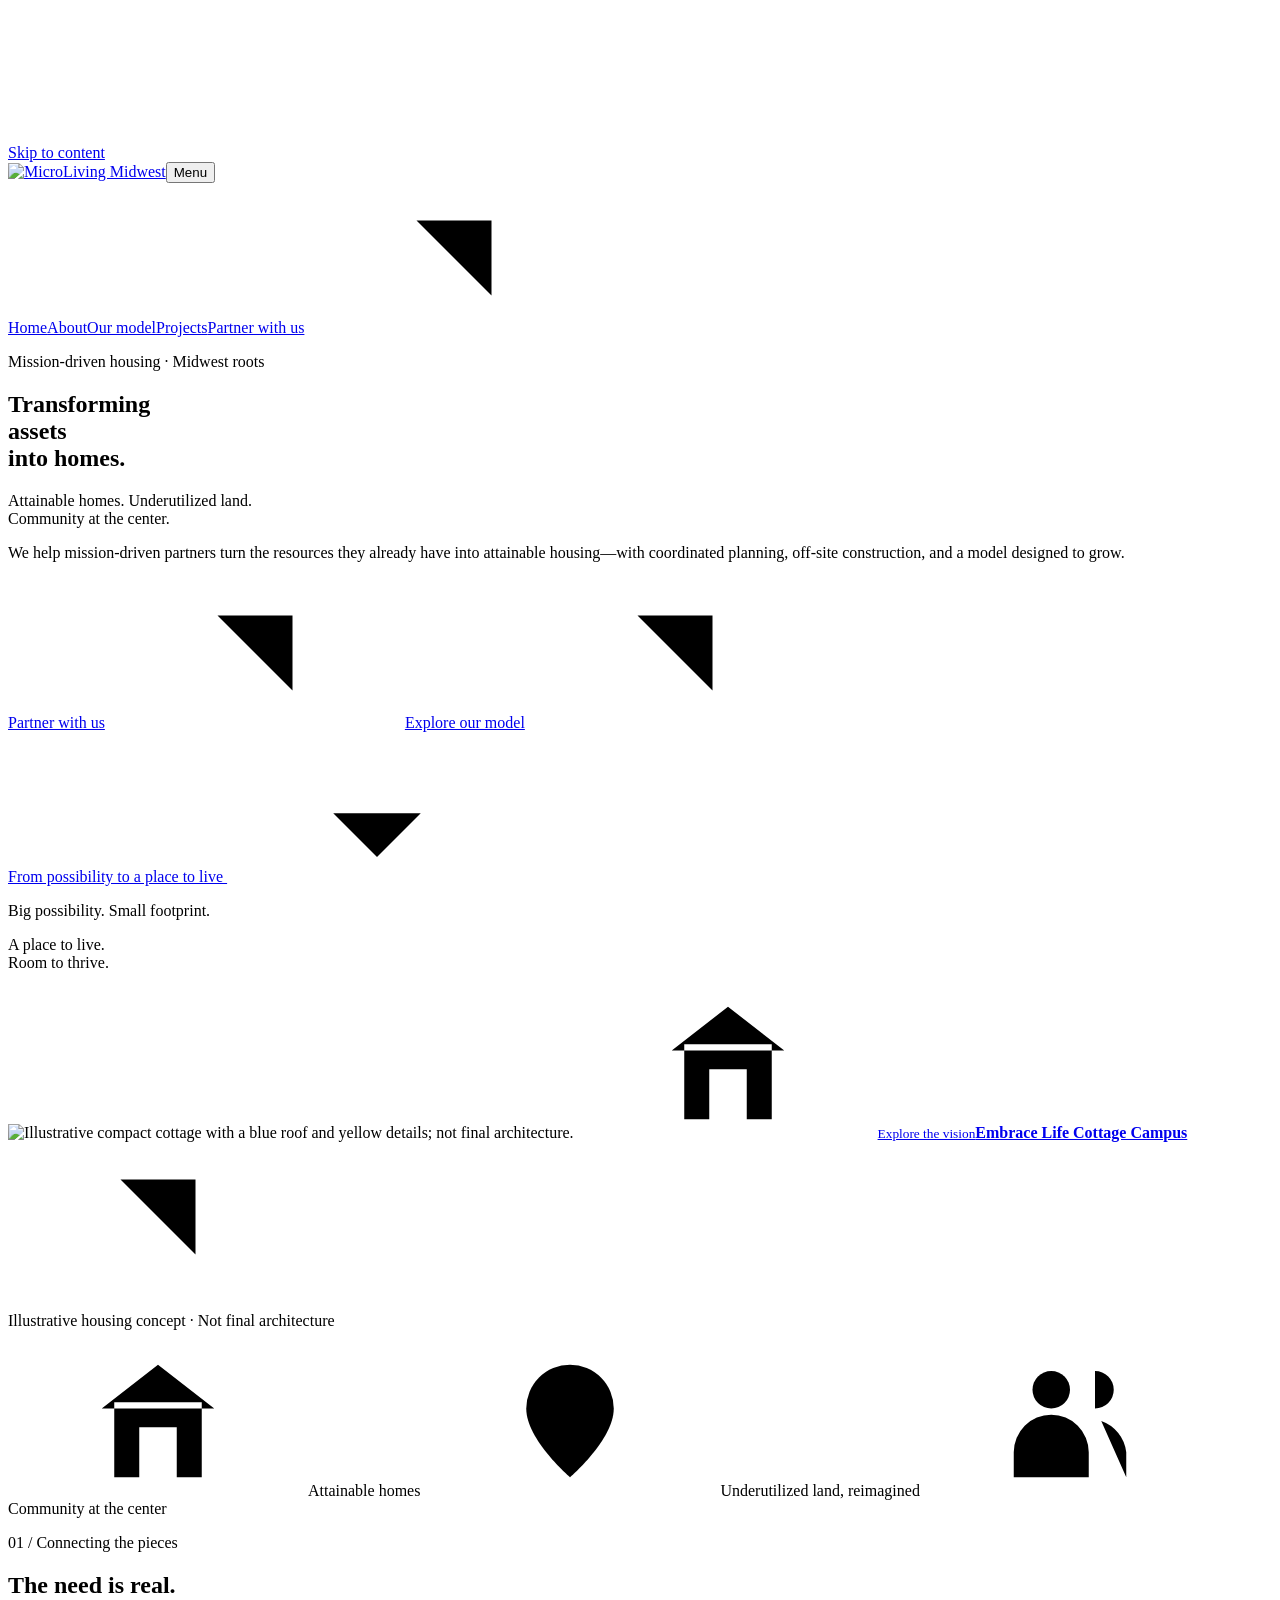
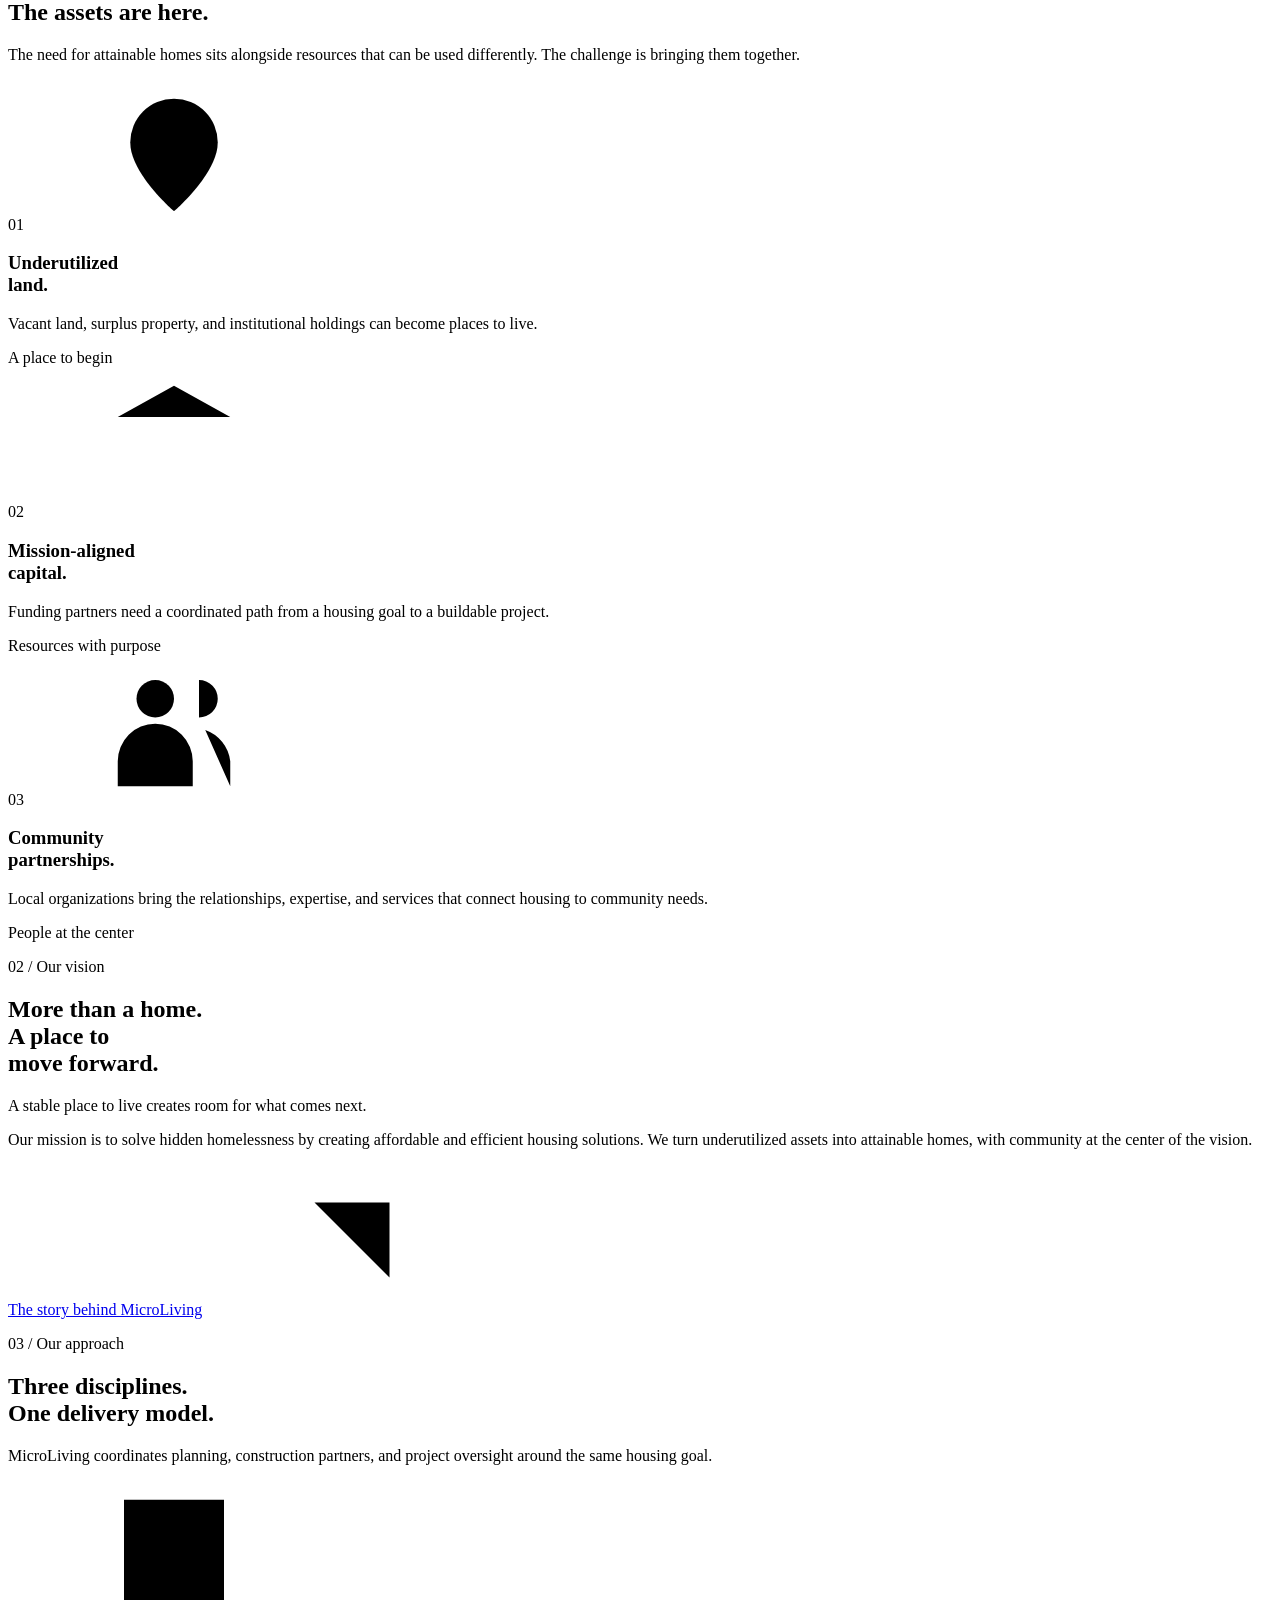
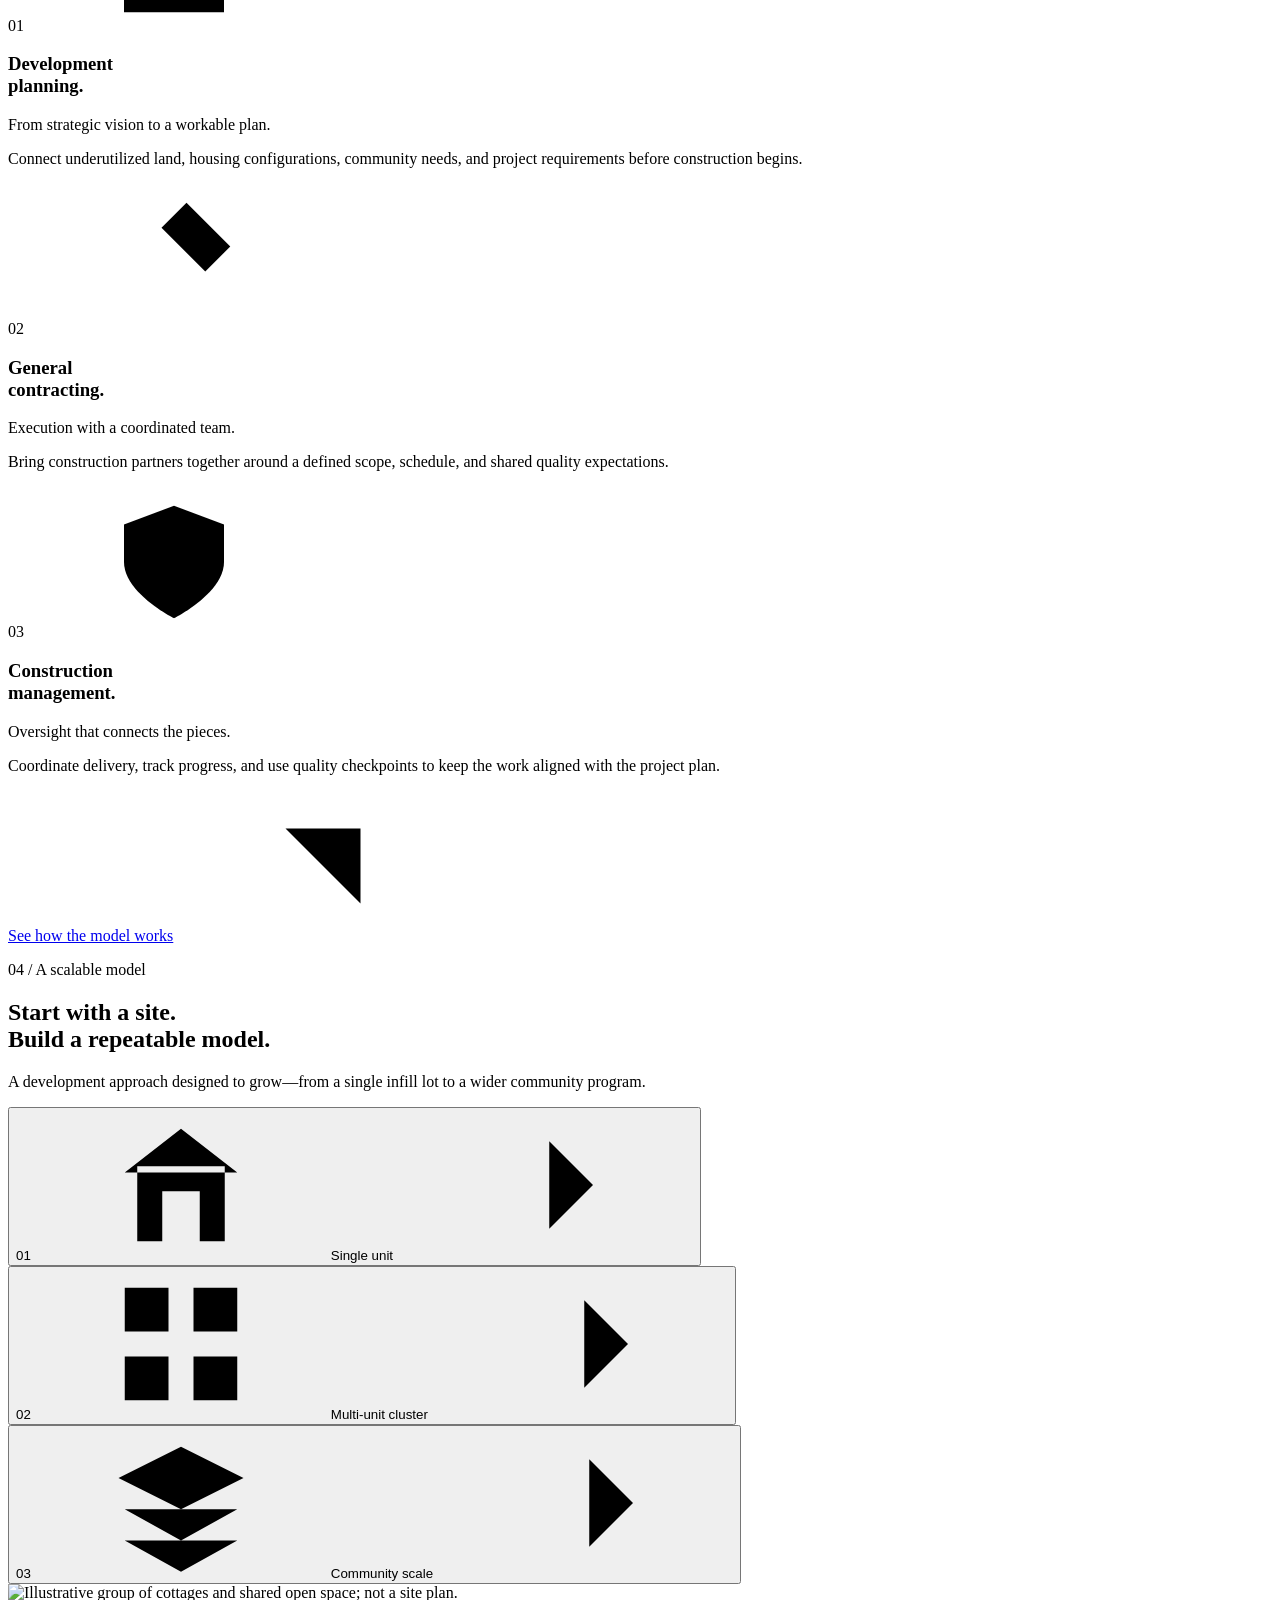
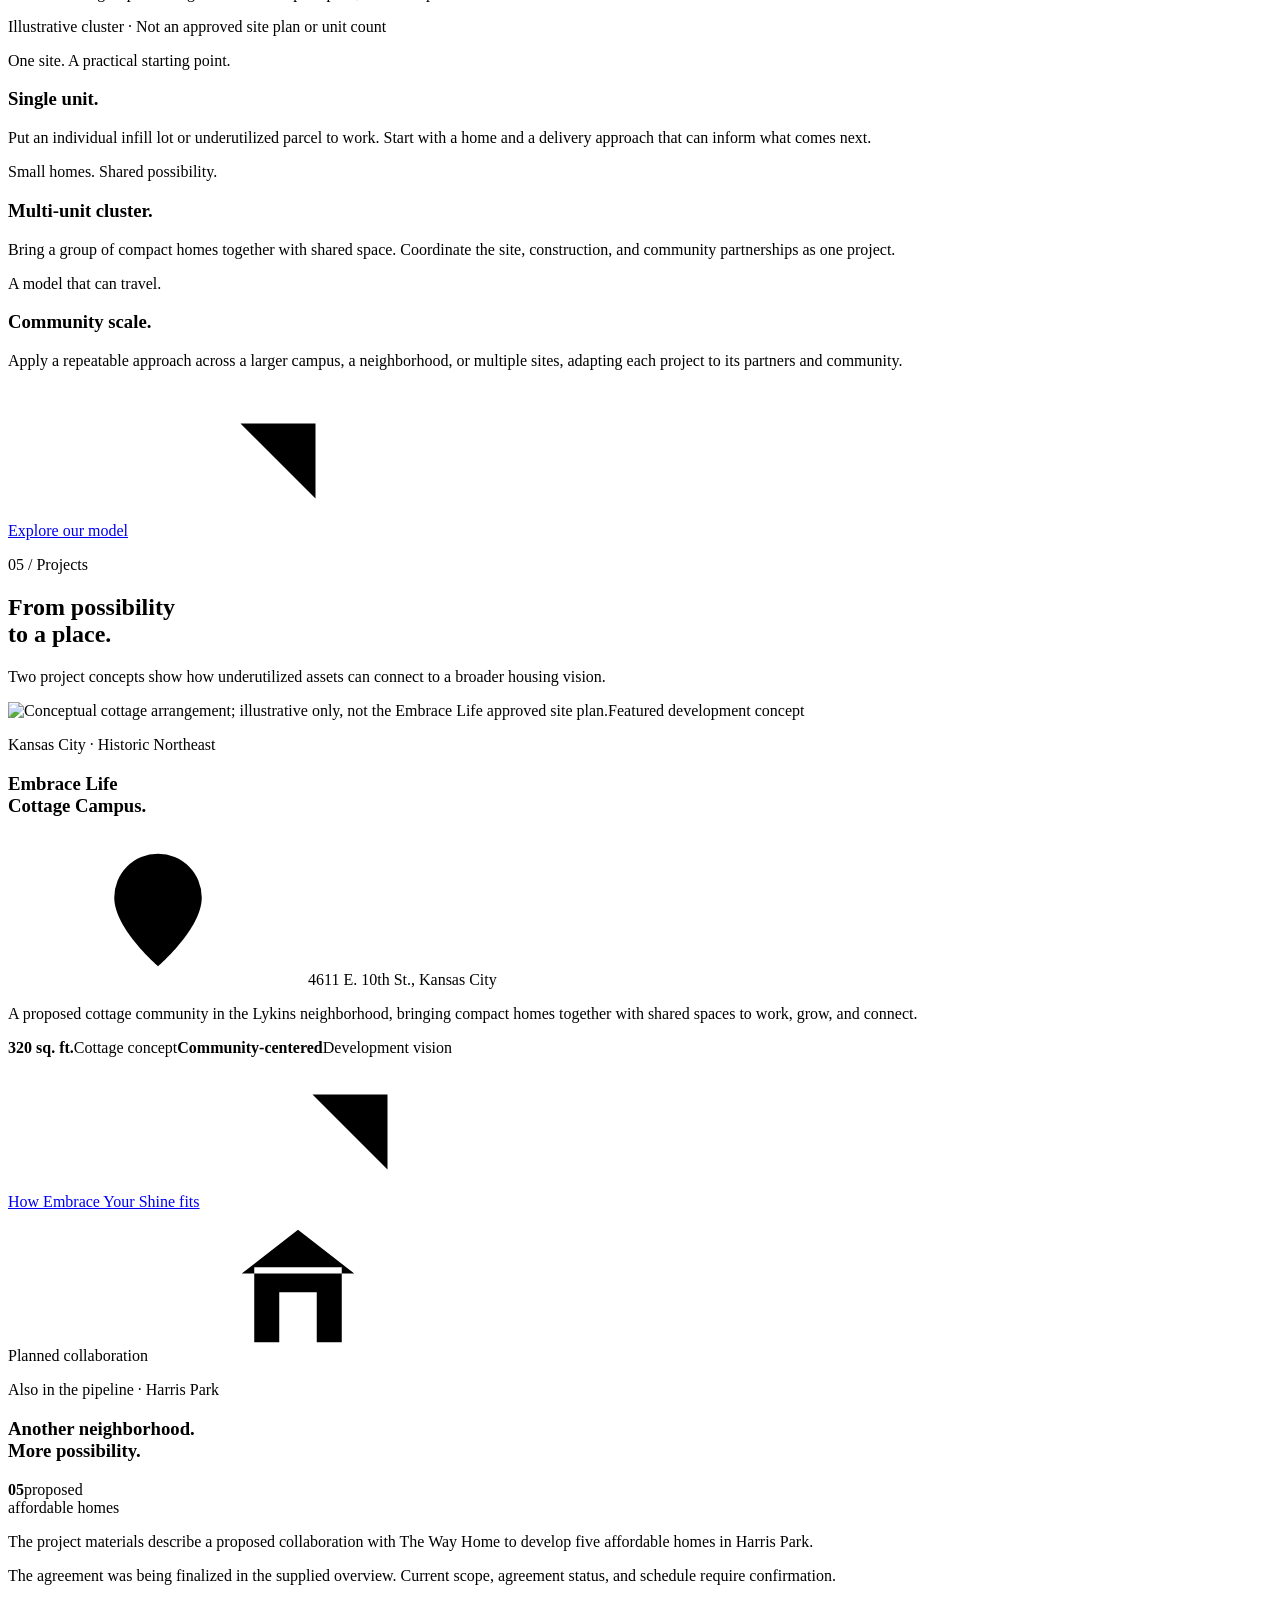
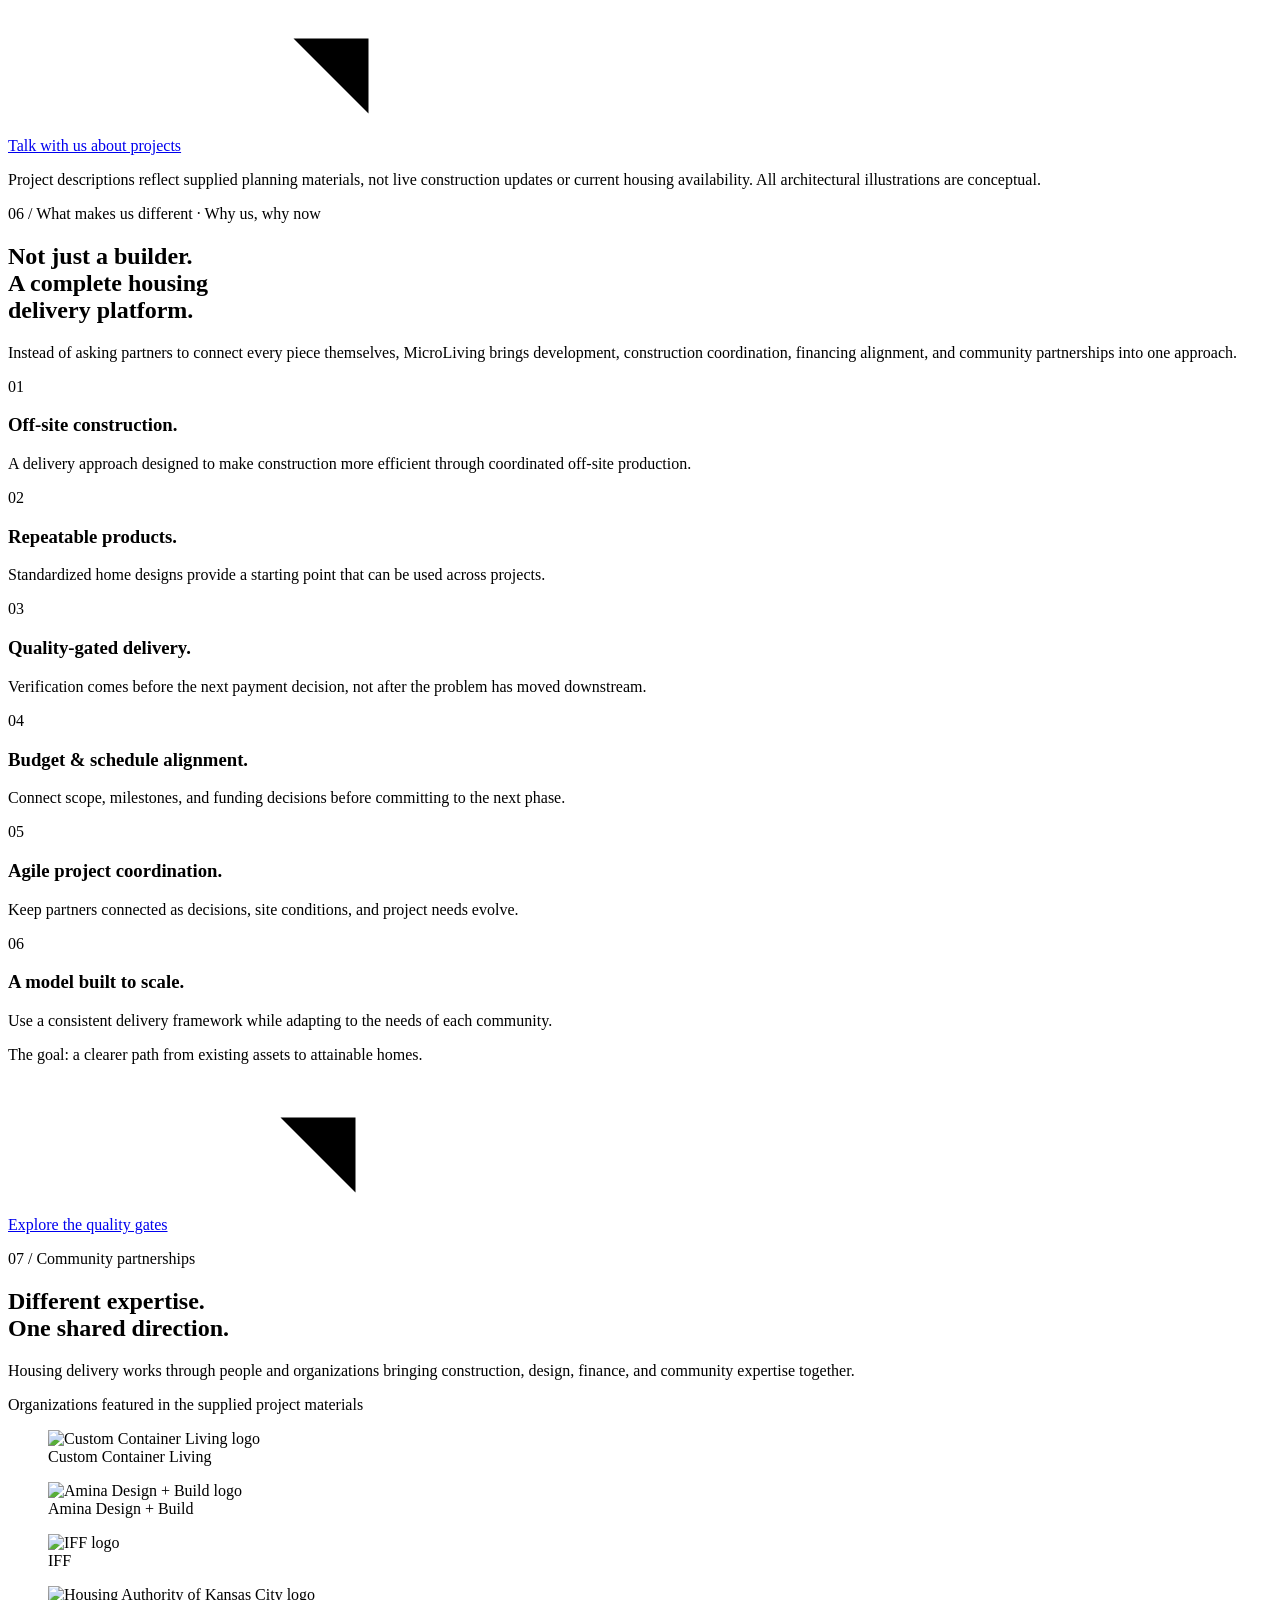
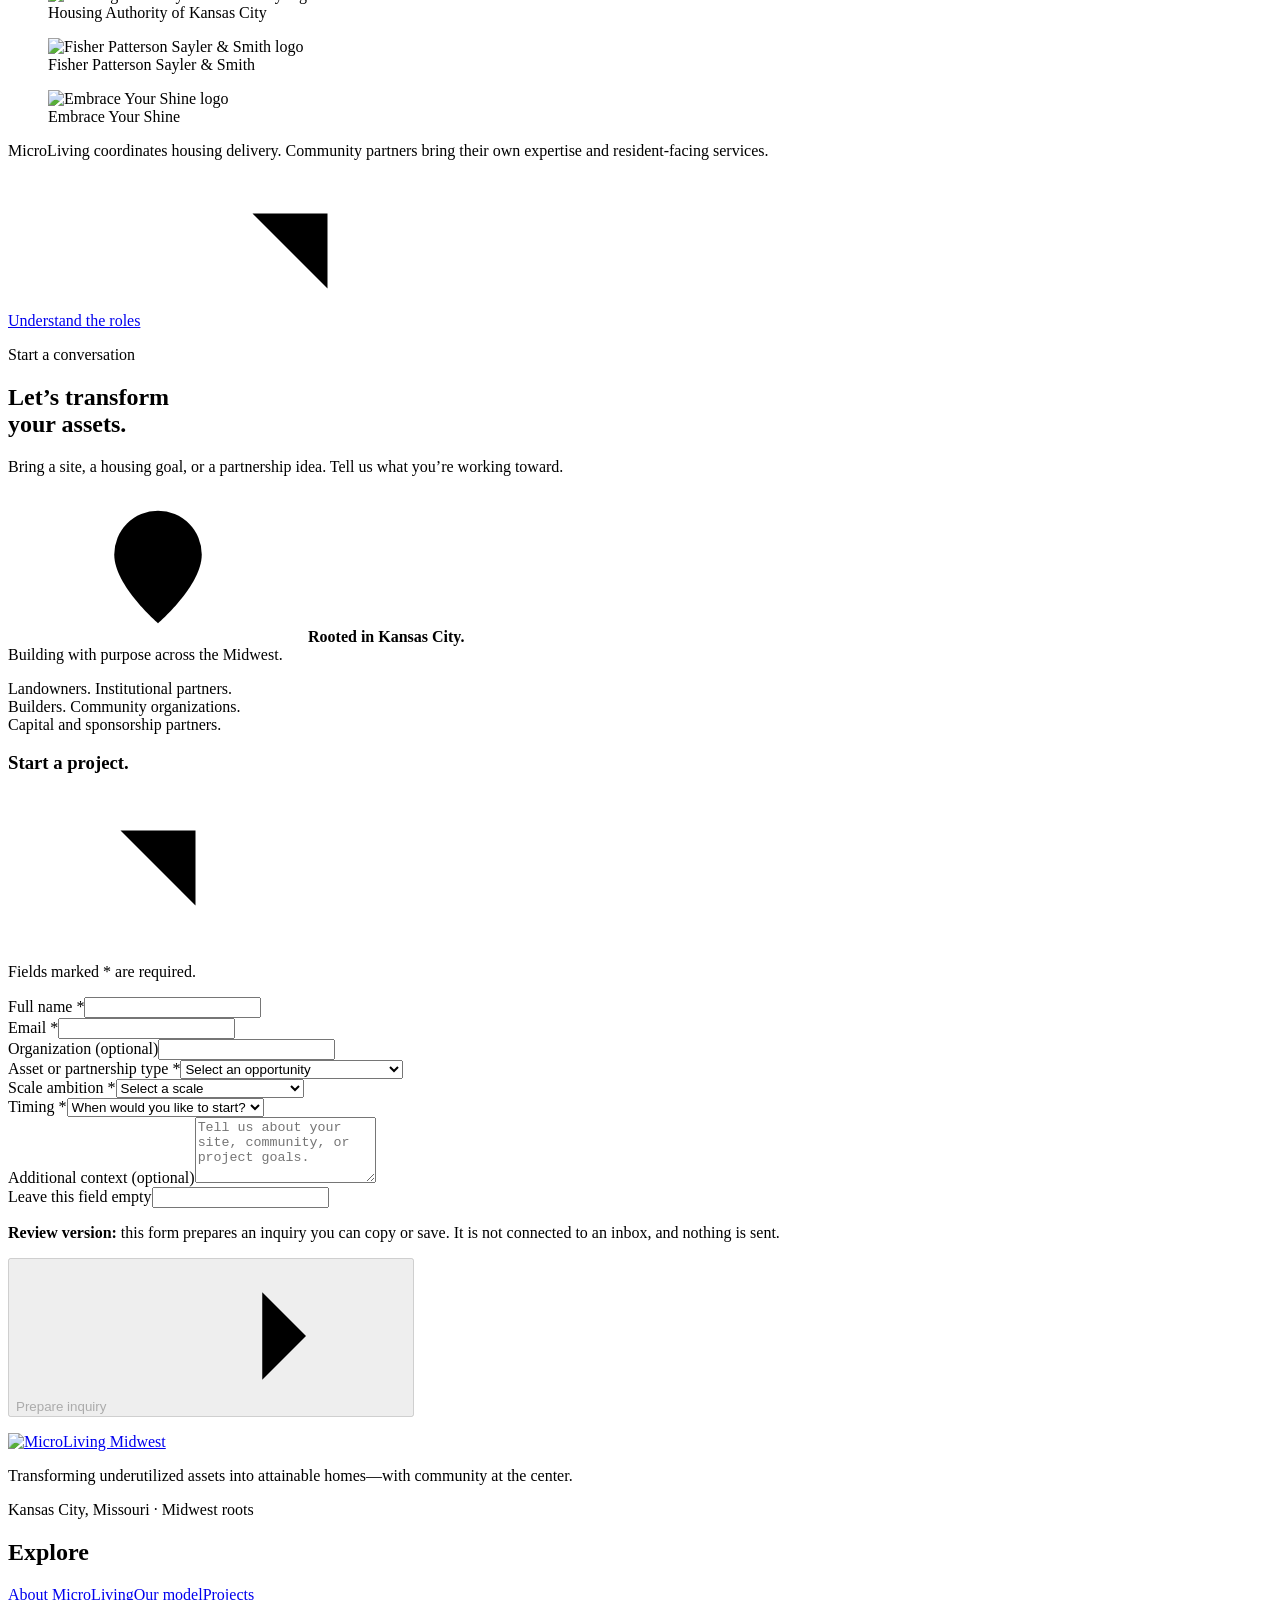
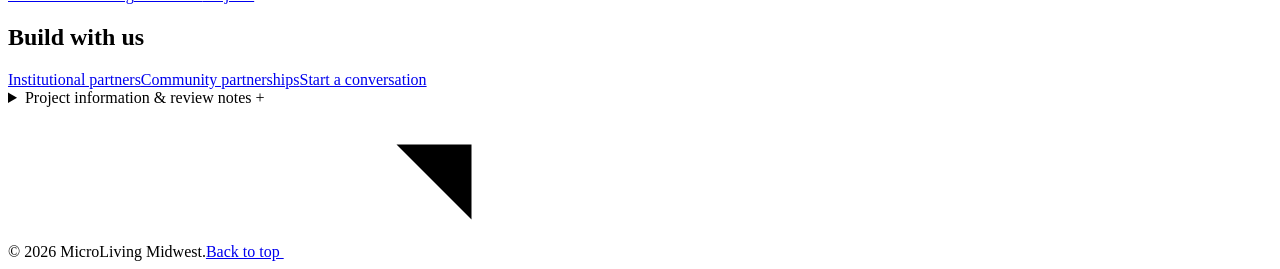
==== index.html @ 33f952fa "Add files via upload" ====
<!doctype html>
<html lang="en"><head><meta charset="utf-8"><meta name="viewport" content="width=device-width,initial-scale=1"><meta name="theme-color" content="#0974ba"><meta name="description" content="MicroLiving Midwest connects underutilized land, mission-aligned capital, and community partnerships through a coordinated attainable-housing delivery model."><title>MicroLiving Midwest — Transforming Assets Into Homes</title><link rel="icon" type="image/svg+xml" href="assets/favicon.svg"><link rel="preconnect" href="https://fonts.googleapis.com"><link rel="preconnect" href="https://fonts.gstatic.com" crossorigin><link href="https://fonts.googleapis.com/css2?family=Inter:wght@400;500;600;650;700;750;800&amp;display=swap" rel="stylesheet"><link rel="stylesheet" href="assets/site.css"></head><body data-current-page="home"><a class="skip-link" href="#main">Skip to content</a><svg class="icon-library" xmlns="http://www.w3.org/2000/svg" aria-hidden="true"><symbol id="i-arrow" viewBox="0 0 24 24"><path d="M4 12h16m-7-7 7 7-7 7"/></symbol><symbol id="i-up-right" viewBox="0 0 24 24"><path d="M6 18 18 6M6 6h12v12"/></symbol><symbol id="i-down" viewBox="0 0 24 24"><path d="M12 4v16m-7-7 7 7 7-7"/></symbol><symbol id="i-house" viewBox="0 0 24 24"><path d="m3 10 9-7 9 7M5 9v12h14V9M9 21v-8h6v8"/></symbol><symbol id="i-pin" viewBox="0 0 24 24"><path d="M19 10c0 5-7 11-7 11S5 15 5 10a7 7 0 1 1 14 0Z"/><circle cx="12" cy="10" r="2.5"/></symbol><symbol id="i-people" viewBox="0 0 24 24"><circle cx="9" cy="7" r="3"/><path d="M3 21v-4a6 6 0 0 1 12 0v4M16 4a3 3 0 0 1 0 6M21 21v-4a6 6 0 0 0-4-5"/></symbol><symbol id="i-plan" viewBox="0 0 24 24"><path d="M4 3h16v18H4ZM4 10h10v11M14 3v4M17 10h3M8 15h6"/></symbol><symbol id="i-build" viewBox="0 0 24 24"><path d="m4 20 8-8M14 3l7 7-4 4-7-7ZM9 8l4-4M16 15l4-4M3 18l3 3"/></symbol><symbol id="i-shield" viewBox="0 0 24 24"><path d="m12 3 8 3v6c0 5-8 9-8 9s-8-4-8-9V6Z"/><path d="m8 12 3 3 5-6"/></symbol><symbol id="i-layers" viewBox="0 0 24 24"><path d="m12 3 10 5-10 5L2 8Zm-9 10 9 5 9-5M3 18l9 5 9-5"/></symbol><symbol id="i-finance" viewBox="0 0 24 24"><path d="m3 8 9-5 9 5ZM5 11v8M10 11v8M14 11v8M19 11v8M3 22h18M3 19h18"/></symbol><symbol id="i-check" viewBox="0 0 24 24"><path d="m5 12 4 4L19 6"/></symbol><symbol id="i-clock" viewBox="0 0 24 24"><circle cx="12" cy="12" r="9"/><path d="M12 7v5l3 2"/></symbol><symbol id="i-mail" viewBox="0 0 24 24"><rect x="3" y="5" width="18" height="14" rx="1"/><path d="m3 6 9 7 9-7"/></symbol><symbol id="i-grid" viewBox="0 0 24 24"><rect x="3" y="3" width="7" height="7"/><rect x="14" y="3" width="7" height="7"/><rect x="3" y="14" width="7" height="7"/><rect x="14" y="14" width="7" height="7"/></symbol></svg><header class="site-header"><div class="container nav-wrap"><a class="brand" href="index.html" aria-label="MicroLiving Midwest home"><img src="assets/microliving-logo.webp" alt="MicroLiving Midwest" class="" width="445" height="160" fetchpriority="high" decoding="async"></a><button class="menu-toggle" type="button" aria-expanded="false" aria-controls="primary-nav"><span class="menu-label">Menu</span><span class="menu-lines" aria-hidden="true"></span></button><nav class="primary-nav" id="primary-nav" aria-label="Main navigation"><a href="index.html" data-nav-page="home" aria-current="page">Home</a><a href="about.html" data-nav-page="about">About</a><a href="our-model.html" data-nav-page="model">Our model</a><a href="index.html#home-projects">Projects</a><a class="button button-blue nav-cta" href="index.html#home-contact" >Partner with us<svg class="icon" aria-hidden="true"><use href="#i-up-right"/></svg></a></nav></div></header><main id="main" tabindex="-1">
<section class="hero" id="home-top" aria-labelledby="home-title">
 <div class="hero-copy"><p class="eyebrow"><span class="square"></span> Mission-driven housing · Midwest roots</p>
 <h1 id="home-title">Transforming <br>assets <br><span>into homes.</span></h1>
 <p class="hero-lead">Attainable homes. Underutilized land. <br>Community at the center.</p>
 <p class="hero-description">We help mission-driven partners turn the resources they already have into attainable housing—with coordinated planning, off-site construction, and a model designed to grow.</p>
 <div class="actions"><a class="button button-blue" href="index.html#home-contact" >Partner with us<svg class="icon" aria-hidden="true"><use href="#i-up-right"/></svg></a><a class="text-link" href="our-model.html" >Explore our model<svg class="icon" aria-hidden="true"><use href="#i-up-right"/></svg></a></div>
 <a class="scroll-note" href="index.html#home-assets"><span></span> From possibility to a place to live <svg class="icon" aria-hidden="true"><use href="#i-down"/></svg></a>
 </div>
 <div class="hero-visual"><div class="visual-heading"><p class="eyebrow">Big possibility. Small footprint.</p><p>A place to live. <br>Room to thrive.</p></div>
 <img src="assets/cottage-concept.svg" alt="Illustrative compact cottage with a blue roof and yellow details; not final architecture." class="hero-cottage" width="780" height="610" fetchpriority="high" decoding="async">
 <a class="hero-project-card" href="index.html#home-projects"><span class="project-icon"><svg class="icon" aria-hidden="true"><use href="#i-house"/></svg></span><span><small>Explore the vision</small><strong>Embrace Life Cottage Campus</strong></span><svg class="icon" aria-hidden="true"><use href="#i-up-right"/></svg></a>
 <p class="concept-caption">Illustrative housing concept · Not final architecture</p></div>
</section>
<div class="mission-strip"><div class="container"><span><svg class="icon" aria-hidden="true"><use href="#i-house"/></svg>Attainable homes</span><span><svg class="icon" aria-hidden="true"><use href="#i-pin"/></svg>Underutilized land, reimagined</span><span><svg class="icon" aria-hidden="true"><use href="#i-people"/></svg>Community at the center</span></div></div>
<section class="section assets-section" id="home-assets" aria-labelledby="assets-title"><div class="container">
 <div class="section-heading two-col"><div><p class="eyebrow">01 / Connecting the pieces</p><h2 id="assets-title">The need is real. <br><span class="blue">The assets are here.</span></h2></div><p class="section-intro">The need for attainable homes sits alongside resources that can be used differently. The challenge is bringing them together.</p></div>
 <div class="asset-grid">
 <article class="asset-card"><div class="card-top"><span class="number">01</span><svg class="icon" aria-hidden="true"><use href="#i-pin"/></svg></div><h3>Underutilized <br>land.</h3><p>Vacant land, surplus property, and institutional holdings can become places to live.</p><span class="card-foot">A place to begin</span></article>
 <article class="asset-card"><div class="card-top"><span class="number">02</span><svg class="icon" aria-hidden="true"><use href="#i-finance"/></svg></div><h3>Mission-aligned <br>capital.</h3><p>Funding partners need a coordinated path from a housing goal to a buildable project.</p><span class="card-foot">Resources with purpose</span></article>
 <article class="asset-card"><div class="card-top"><span class="number">03</span><svg class="icon" aria-hidden="true"><use href="#i-people"/></svg></div><h3>Community <br>partnerships.</h3><p>Local organizations bring the relationships, expertise, and services that connect housing to community needs.</p><span class="card-foot">People at the center</span></article>
 </div>
</div></section>
<section class="vision-section section" id="home-vision" aria-labelledby="vision-title"><div class="container vision-grid"><div><p class="eyebrow">02 / Our vision</p><h2 id="vision-title">More than a home. <br><span class="blue">A place to <br>move forward.</span></h2></div><div class="vision-copy"><p class="large-copy">A stable place to live creates room for what comes next.</p><p>Our mission is to solve hidden homelessness by creating affordable and efficient housing solutions. We turn underutilized assets into attainable homes, with community at the center of the vision.</p><a class="text-link" href="about.html" >The story behind MicroLiving<svg class="icon" aria-hidden="true"><use href="#i-up-right"/></svg></a></div></div></section>
<section class="approach-section section" id="home-approach" aria-labelledby="approach-title"><div class="container">
 <div class="section-heading two-col"><div><p class="eyebrow">03 / Our approach</p><h2 id="approach-title">Three disciplines. <br><span class="blue">One delivery model.</span></h2></div><p class="section-intro">MicroLiving coordinates planning, construction partners, and project oversight around the same housing goal.</p></div>
 <div class="approach-grid">
 <article class="approach-card"><div class="card-top"><span>01</span><svg class="icon" aria-hidden="true"><use href="#i-plan"/></svg></div><h3>Development <br>planning.</h3><p class="card-subtitle">From strategic vision to a workable plan.</p><p>Connect underutilized land, housing configurations, community needs, and project requirements before construction begins.</p></article>
 <article class="approach-card"><div class="card-top"><span>02</span><svg class="icon" aria-hidden="true"><use href="#i-build"/></svg></div><h3>General <br>contracting.</h3><p class="card-subtitle">Execution with a coordinated team.</p><p>Bring construction partners together around a defined scope, schedule, and shared quality expectations.</p></article>
 <article class="approach-card"><div class="card-top"><span>03</span><svg class="icon" aria-hidden="true"><use href="#i-shield"/></svg></div><h3>Construction <br>management.</h3><p class="card-subtitle">Oversight that connects the pieces.</p><p>Coordinate delivery, track progress, and use quality checkpoints to keep the work aligned with the project plan.</p></article>
 </div><div class="section-bottom"><a class="text-link" href="our-model.html#model-how-we-build" >See how the model works<svg class="icon" aria-hidden="true"><use href="#i-up-right"/></svg></a></div>
</div></section>
<section class="scale-section section" id="home-scale" aria-labelledby="scale-title"><div class="container">
 <div class="section-heading two-col"><div><p class="eyebrow">04 / A scalable model</p><h2 id="scale-title">Start with a site. <br><span class="blue">Build a repeatable model.</span></h2></div><p class="section-intro">A development approach designed to grow—from a single infill lot to a wider community program.</p></div>
 <div class="scale-options" role="tablist" aria-label="Explore development scale">
 <button class="scale-option active" id="scale-single-tab" type="button" role="tab" aria-selected="true" aria-controls="scale-single" tabindex="0"><span class="scale-step">01</span><svg class="icon" aria-hidden="true"><use href="#i-house"/></svg><span>Single unit</span><svg class="icon" aria-hidden="true"><use href="#i-arrow"/></svg></button>
 <button class="scale-option" id="scale-cluster-tab" type="button" role="tab" aria-selected="false" aria-controls="scale-cluster" tabindex="-1"><span class="scale-step">02</span><svg class="icon" aria-hidden="true"><use href="#i-grid"/></svg><span>Multi-unit cluster</span><svg class="icon" aria-hidden="true"><use href="#i-arrow"/></svg></button>
 <button class="scale-option" id="scale-community-tab" type="button" role="tab" aria-selected="false" aria-controls="scale-community" tabindex="-1"><span class="scale-step">03</span><svg class="icon" aria-hidden="true"><use href="#i-layers"/></svg><span>Community scale</span><svg class="icon" aria-hidden="true"><use href="#i-arrow"/></svg></button>
 </div>
 <div class="scale-stage"><div class="scale-art"><img src="assets/cluster-concept.svg" alt="Illustrative group of cottages and shared open space; not a site plan." class="" width="1000" height="400" loading="lazy" decoding="async"><p class="concept-caption">Illustrative cluster · Not an approved site plan or unit count</p></div><div class="scale-panel-wrap">
 <div class="scale-panel" id="scale-single" role="tabpanel" aria-labelledby="scale-single-tab" tabindex="0"><p class="eyebrow">One site. A practical starting point.</p><h3>Single unit.</h3><p>Put an individual infill lot or underutilized parcel to work. Start with a home and a delivery approach that can inform what comes next.</p></div>
 <div class="scale-panel" id="scale-cluster" role="tabpanel" aria-labelledby="scale-cluster-tab" tabindex="0"><p class="eyebrow">Small homes. Shared possibility.</p><h3>Multi-unit cluster.</h3><p>Bring a group of compact homes together with shared space. Coordinate the site, construction, and community partnerships as one project.</p></div>
 <div class="scale-panel" id="scale-community" role="tabpanel" aria-labelledby="scale-community-tab" tabindex="0"><p class="eyebrow">A model that can travel.</p><h3>Community scale.</h3><p>Apply a repeatable approach across a larger campus, a neighborhood, or multiple sites, adapting each project to its partners and community.</p></div>
 <a class="text-link" href="our-model.html" >Explore our model<svg class="icon" aria-hidden="true"><use href="#i-up-right"/></svg></a></div></div>
</div></section>
<section class="projects-section section" id="home-projects" aria-labelledby="projects-title"><div class="container">
 <div class="section-heading two-col"><div><p class="eyebrow">05 / Projects</p><h2 id="projects-title">From possibility <br><span class="blue">to a place.</span></h2></div><p class="section-intro">Two project concepts show how underutilized assets can connect to a broader housing vision.</p></div>
 <div class="project-grid"><article class="project-feature"><div class="project-feature-art"><img src="assets/cluster-concept.svg" alt="Conceptual cottage arrangement; illustrative only, not the Embrace Life approved site plan." class="" width="1000" height="400" loading="lazy" decoding="async"><span class="project-badge">Featured development concept</span></div><div class="project-body"><p class="eyebrow">Kansas City · Historic Northeast</p><h3>Embrace Life <br>Cottage Campus.</h3><p class="address"><svg class="icon" aria-hidden="true"><use href="#i-pin"/></svg>4611 E. 10th St., Kansas City</p><p>A proposed cottage community in the Lykins neighborhood, bringing compact homes together with shared spaces to work, grow, and connect.</p><div class="project-facts"><span><strong>320 sq. ft.</strong>Cottage concept</span><span><strong>Community-centered</strong>Development vision</span></div><a class="text-link" href="about.html#about-partnership" >How Embrace Your Shine fits<svg class="icon" aria-hidden="true"><use href="#i-up-right"/></svg></a></div></article>
 <article class="project-secondary"><div class="project-secondary-top"><span class="project-badge">Planned collaboration</span><span class="project-outline" aria-hidden="true"><svg class="icon" aria-hidden="true"><use href="#i-house"/></svg></span></div><div class="project-body"><p class="eyebrow">Also in the pipeline · Harris Park</p><h3>Another neighborhood. <br>More possibility.</h3><div class="homes-number"><strong>05</strong><span>proposed <br>affordable homes</span></div><p>The project materials describe a proposed collaboration with The Way Home to develop five affordable homes in Harris Park.</p><p class="small-note">The agreement was being finalized in the supplied overview. Current scope, agreement status, and schedule require confirmation.</p><a class="text-link" href="index.html#home-contact" >Talk with us about projects<svg class="icon" aria-hidden="true"><use href="#i-up-right"/></svg></a></div></article></div>
 <p class="section-note">Project descriptions reflect supplied planning materials, not live construction updates or current housing availability. All architectural illustrations are conceptual.</p>
</div></section>
<section class="difference-section section" id="home-difference" aria-labelledby="difference-title"><div class="container">
 <div class="section-heading two-col"><div><p class="eyebrow">06 / What makes us different · Why us, why now</p><h2 id="difference-title">Not just a builder. <br>A complete housing <br><span>delivery platform.</span></h2></div><p class="section-intro">Instead of asking partners to connect every piece themselves, MicroLiving brings development, construction coordination, financing alignment, and community partnerships into one approach.</p></div>
 <div class="benefits-grid">
 <article><span>01</span><h3>Off-site construction.</h3><p>A delivery approach designed to make construction more efficient through coordinated off-site production.</p></article>
 <article><span>02</span><h3>Repeatable products.</h3><p>Standardized home designs provide a starting point that can be used across projects.</p></article>
 <article><span>03</span><h3>Quality-gated delivery.</h3><p>Verification comes before the next payment decision, not after the problem has moved downstream.</p></article>
 <article><span>04</span><h3>Budget &amp; schedule alignment.</h3><p>Connect scope, milestones, and funding decisions before committing to the next phase.</p></article>
 <article><span>05</span><h3>Agile project coordination.</h3><p>Keep partners connected as decisions, site conditions, and project needs evolve.</p></article>
 <article><span>06</span><h3>A model built to scale.</h3><p>Use a consistent delivery framework while adapting to the needs of each community.</p></article>
 </div><div class="difference-bottom"><p>The goal: a clearer path from existing assets to attainable homes.</p><a class="text-link light-link" href="our-model.html#model-quality" >Explore the quality gates<svg class="icon" aria-hidden="true"><use href="#i-up-right"/></svg></a></div>
</div></section>
<section class="partnerships-section section" id="home-partnerships" aria-labelledby="partnerships-title"><div class="container">
 <div class="section-heading two-col"><div><p class="eyebrow">07 / Community partnerships</p><h2 id="partnerships-title">Different expertise. <br><span class="blue">One shared direction.</span></h2></div><p class="section-intro">Housing delivery works through people and organizations bringing construction, design, finance, and community expertise together.</p></div>
 <p class="partner-label">Organizations featured in the supplied project materials</p><div class="partner-grid"><figure class="partner"><div class="partner-logo"><img src="assets/custom-container-living.webp" alt="Custom Container Living logo" class="" width="177" height="126" loading="lazy" decoding="async"></div><figcaption>Custom Container Living</figcaption></figure><figure class="partner"><div class="partner-logo"><img src="assets/amina.webp" alt="Amina Design + Build logo" class="" width="159" height="42" loading="lazy" decoding="async"></div><figcaption>Amina Design + Build</figcaption></figure><figure class="partner"><div class="partner-logo"><img src="assets/iff.webp" alt="IFF logo" class="" width="170" height="168" loading="lazy" decoding="async"></div><figcaption>IFF</figcaption></figure><figure class="partner"><div class="partner-logo"><img src="assets/housing-authority-kc.webp" alt="Housing Authority of Kansas City logo" class="" width="129" height="77" loading="lazy" decoding="async"></div><figcaption>Housing Authority of Kansas City</figcaption></figure><figure class="partner"><div class="partner-logo"><img src="assets/fisher-patterson.webp" alt="Fisher Patterson Sayler &amp; Smith logo" class="" width="135" height="97" loading="lazy" decoding="async"></div><figcaption>Fisher Patterson Sayler &amp; Smith</figcaption></figure><figure class="partner"><div class="partner-logo"><img src="assets/embrace-your-shine.webp" alt="Embrace Your Shine logo" class="" width="159" height="45" loading="lazy" decoding="async"></div><figcaption>Embrace Your Shine</figcaption></figure></div>
 <div class="partnership-footer"><p>MicroLiving coordinates housing delivery. Community partners bring their own expertise and resident-facing services.</p><a class="text-link" href="about.html#about-partnership" >Understand the roles<svg class="icon" aria-hidden="true"><use href="#i-up-right"/></svg></a></div>
</div></section>
<section class="contact-section section" id="home-contact" aria-labelledby="contact-title"><div class="container contact-grid"><div class="contact-copy"><p class="eyebrow">Start a conversation</p><h2 id="contact-title">Let’s transform <br><span class="blue">your assets.</span></h2><p>Bring a site, a housing goal, or a partnership idea. Tell us what you’re working toward.</p><div class="contact-location"><svg class="icon" aria-hidden="true"><use href="#i-pin"/></svg><span><strong>Rooted in Kansas City.</strong> <br>Building with purpose across the Midwest.</span></div><div class="contact-rule"></div><p class="contact-small">Landowners. Institutional partners. <br>Builders. Community organizations. <br>Capital and sponsorship partners.</p></div>
 <form class="inquiry-form" id="inquiry-form" method="post" aria-describedby="form-notice"><div class="form-heading"><h3>Start a project.</h3><svg class="icon" aria-hidden="true"><use href="#i-up-right"/></svg></div><p class="required-note">Fields marked * are required.</p>
 <div class="form-row"><div class="field"><label for="full-name">Full name <span>*</span></label><input id="full-name" name="name" autocomplete="name" required maxlength="120"></div><div class="field"><label for="email">Email <span>*</span></label><input id="email" name="email" type="email" autocomplete="email" required maxlength="254"></div></div>
 <div class="field"><label for="organization">Organization <span class="optional">(optional)</span></label><input id="organization" name="organization" autocomplete="organization" maxlength="180"></div>
 <div class="field"><label for="interest">Asset or partnership type <span>*</span></label><select id="interest" name="interest" required><option value="">Select an opportunity</option><option>Vacant land / surplus property</option><option>Parking / surface lot</option><option>Institutional holdings</option><option>Funding / impact capital</option><option>Community / nonprofit partnership</option><option>Construction / design partnership</option><option>Home sponsorship</option><option>Other / exploring options</option></select></div>
 <div class="form-row"><div class="field"><label for="scale">Scale ambition <span>*</span></label><select id="scale" name="scale" required><option value="">Select a scale</option><option>Single unit</option><option>2–10 units</option><option>11–50 units</option><option>51–100 units</option><option>101+ units</option><option>Not sure yet / not applicable</option></select></div><div class="field"><label for="timing">Timing <span>*</span></label><select id="timing" name="timing" required><option value="">When would you like to start?</option><option>As soon as possible</option><option>Within 3 months</option><option>Within 6 months</option><option>Exploring options</option></select></div></div>
 <div class="field"><label for="context">Additional context <span class="optional">(optional)</span></label><textarea id="context" name="context" rows="4" maxlength="4000" placeholder="Tell us about your site, community, or project goals."></textarea></div>
 <div class="honeypot" aria-hidden="true"><label for="company-website">Leave this field empty</label><input id="company-website" name="companyWebsite" tabindex="-1" autocomplete="off"></div>
 <p class="form-notice" id="form-notice"><strong>Review version:</strong> this form prepares an inquiry you can copy or save. It is not connected to an inbox, and nothing is sent.</p>
 <button class="button button-blue form-submit" type="submit" disabled><span id="submit-label">Prepare inquiry</span><svg class="icon" aria-hidden="true"><use href="#i-arrow"/></svg></button><p class="form-status" id="form-status" role="status" aria-live="polite"></p><noscript><p class="small-note">JavaScript is required to prepare an inquiry. No information is sent from this review version.</p></noscript></form></div></section>
</main><footer class="site-footer"><div class="footer-pattern" aria-hidden="true"></div><div class="container"><div class="footer-content"><div class="footer-about"><a class="footer-brand" href="index.html"><img src="assets/microliving-logo.webp" alt="MicroLiving Midwest" class="" width="445" height="160" loading="lazy" decoding="async"></a><p>Transforming underutilized assets into attainable homes—with community at the center.</p><span>Kansas City, Missouri · Midwest roots</span></div><div class="footer-column"><h2>Explore</h2><a href="about.html">About MicroLiving</a><a href="our-model.html">Our model</a><a href="index.html#home-projects">Projects</a></div><div class="footer-column"><h2>Build with us</h2><a href="our-model.html#model-institutional">Institutional partners</a><a href="index.html#home-partnerships">Community partnerships</a><a href="index.html#home-contact">Start a conversation</a></div></div><details class="project-notes"><summary>Project information &amp; review notes <span aria-hidden="true">+</span></summary><div><p>This review version combines the two supplied MicroLiving Midwest websites and the meeting decisions. Project descriptions, organization listings, and the founder’s title reflect those supplied materials, not independently verified live updates.</p><p>The Embrace Life Cottage Campus and Harris Park descriptions are planning concepts. The cottage size, campus address, and proposed five-home collaboration come from the source website’s 2026 pitch-deck snapshot. Confirm project scopes, agreements, current partner participation, and public-use approval for the supplied photos and logos before publication.</p><p>New architectural illustrations are explanatory concepts, not approved designs, site plans, confirmed unit counts, or representations of completed housing. The Kansas City figures on About are reported source figures whose original studies and definitions were not supplied.</p><p>The contact form prepares a local inquiry unless a verified submission service is configured. No housing applications, resident eligibility, rental availability, donation processing, or investment offering is implied by this review site.</p></div></details><div class="footer-bottom"><span>© <span data-year>2026</span> MicroLiving Midwest.</span><a href="index.html" data-back-top>Back to top <svg class="icon" aria-hidden="true"><use href="#i-up-right"/></svg></a></div></div></footer><dialog class="inquiry-dialog" id="inquiry-dialog" aria-labelledby="inquiry-title" aria-describedby="inquiry-description"><div class="dialog-heading"><p class="eyebrow">Your next step</p><button type="button" class="dialog-close" aria-label="Close inquiry preview">×</button></div><h2 id="inquiry-title">Your inquiry is ready.</h2><p id="inquiry-description">Nothing has been sent. Copy or save this message for your conversation with MicroLiving Midwest.</p><label class="sr-only" for="inquiry-preview">Prepared inquiry</label><textarea id="inquiry-preview" readonly rows="11"></textarea><div class="dialog-actions"><button class="button button-blue" id="copy-inquiry" type="button">Copy message <svg class="icon" aria-hidden="true"><use href="#i-check"/></svg></button><button class="button button-outline" id="save-inquiry" type="button">Save as text <svg class="icon" aria-hidden="true"><use href="#i-down"/></svg></button><a class="button button-outline" id="email-inquiry" hidden>Open email app <svg class="icon" aria-hidden="true"><use href="#i-mail"/></svg></a></div><p class="dialog-status" id="dialog-status" role="status" aria-live="polite"></p></dialog><script src="assets/config.js"></script><script src="assets/site.js"></script></body></html>
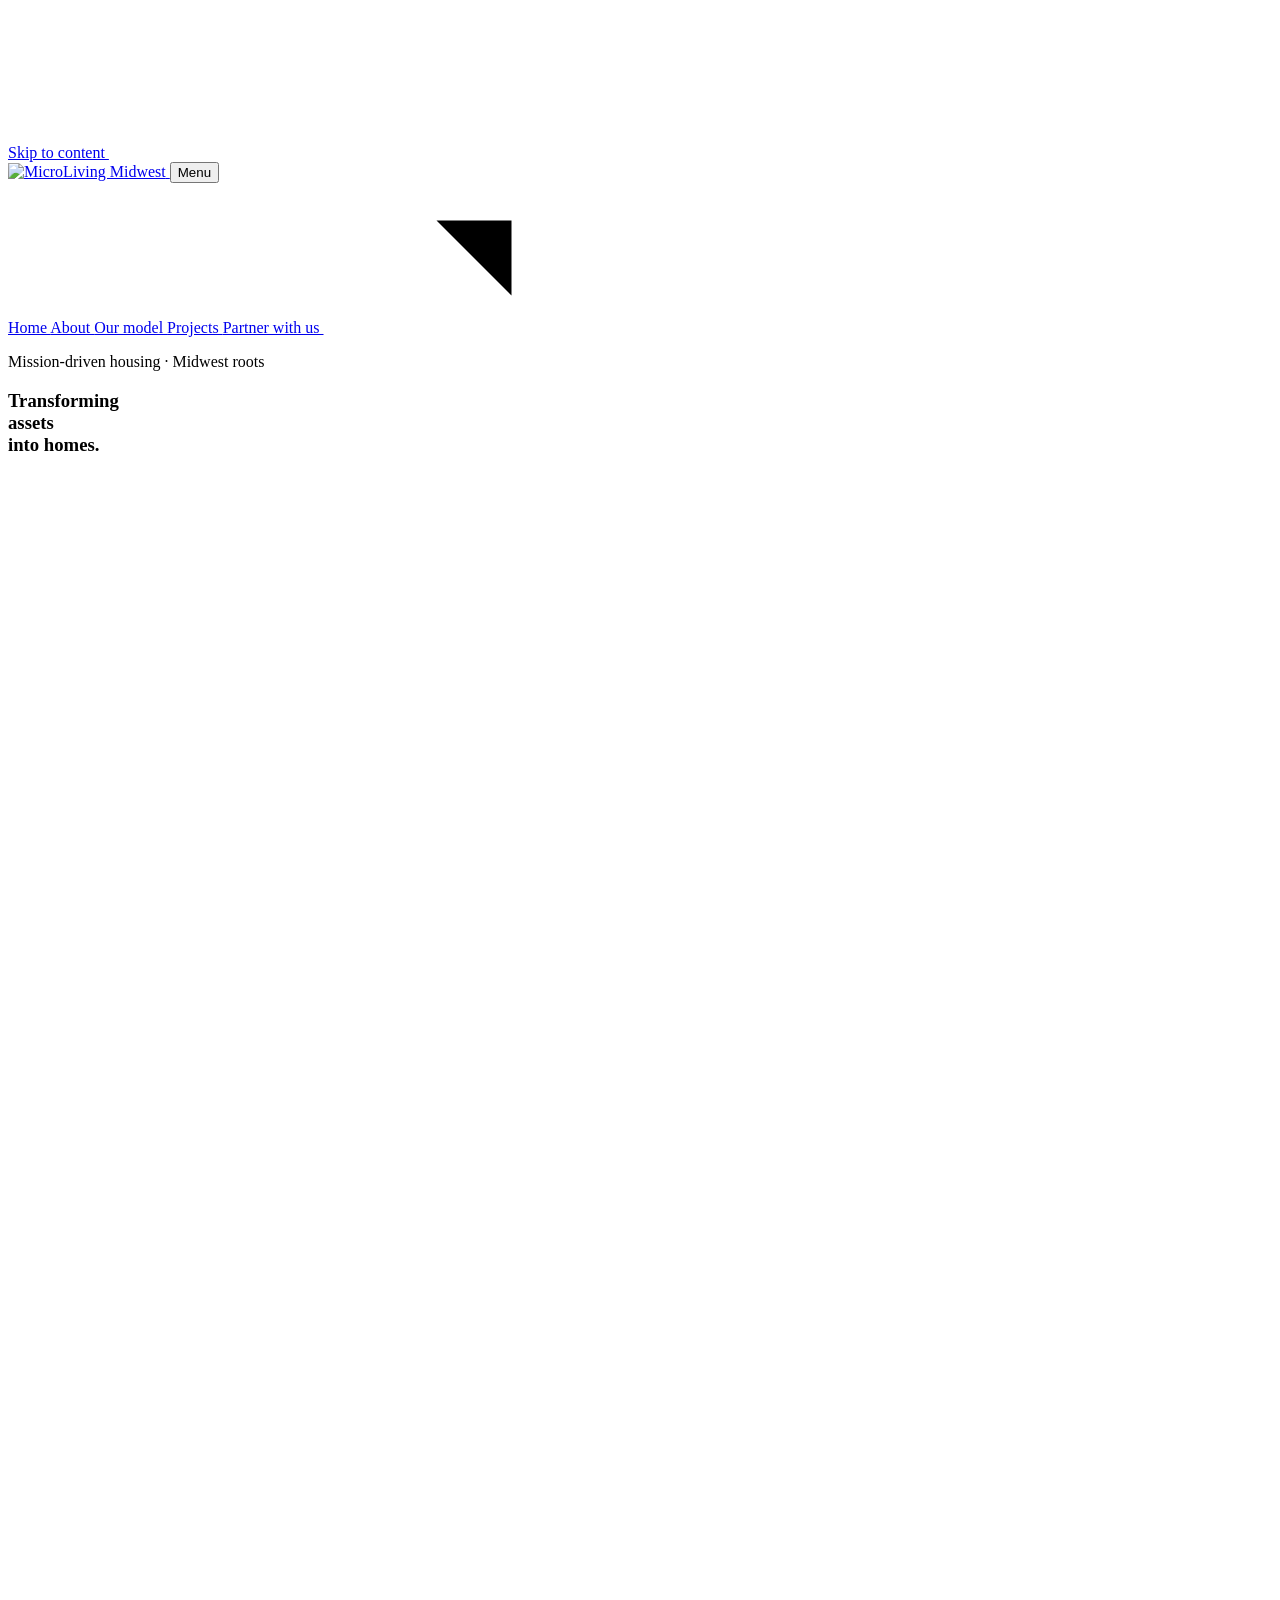
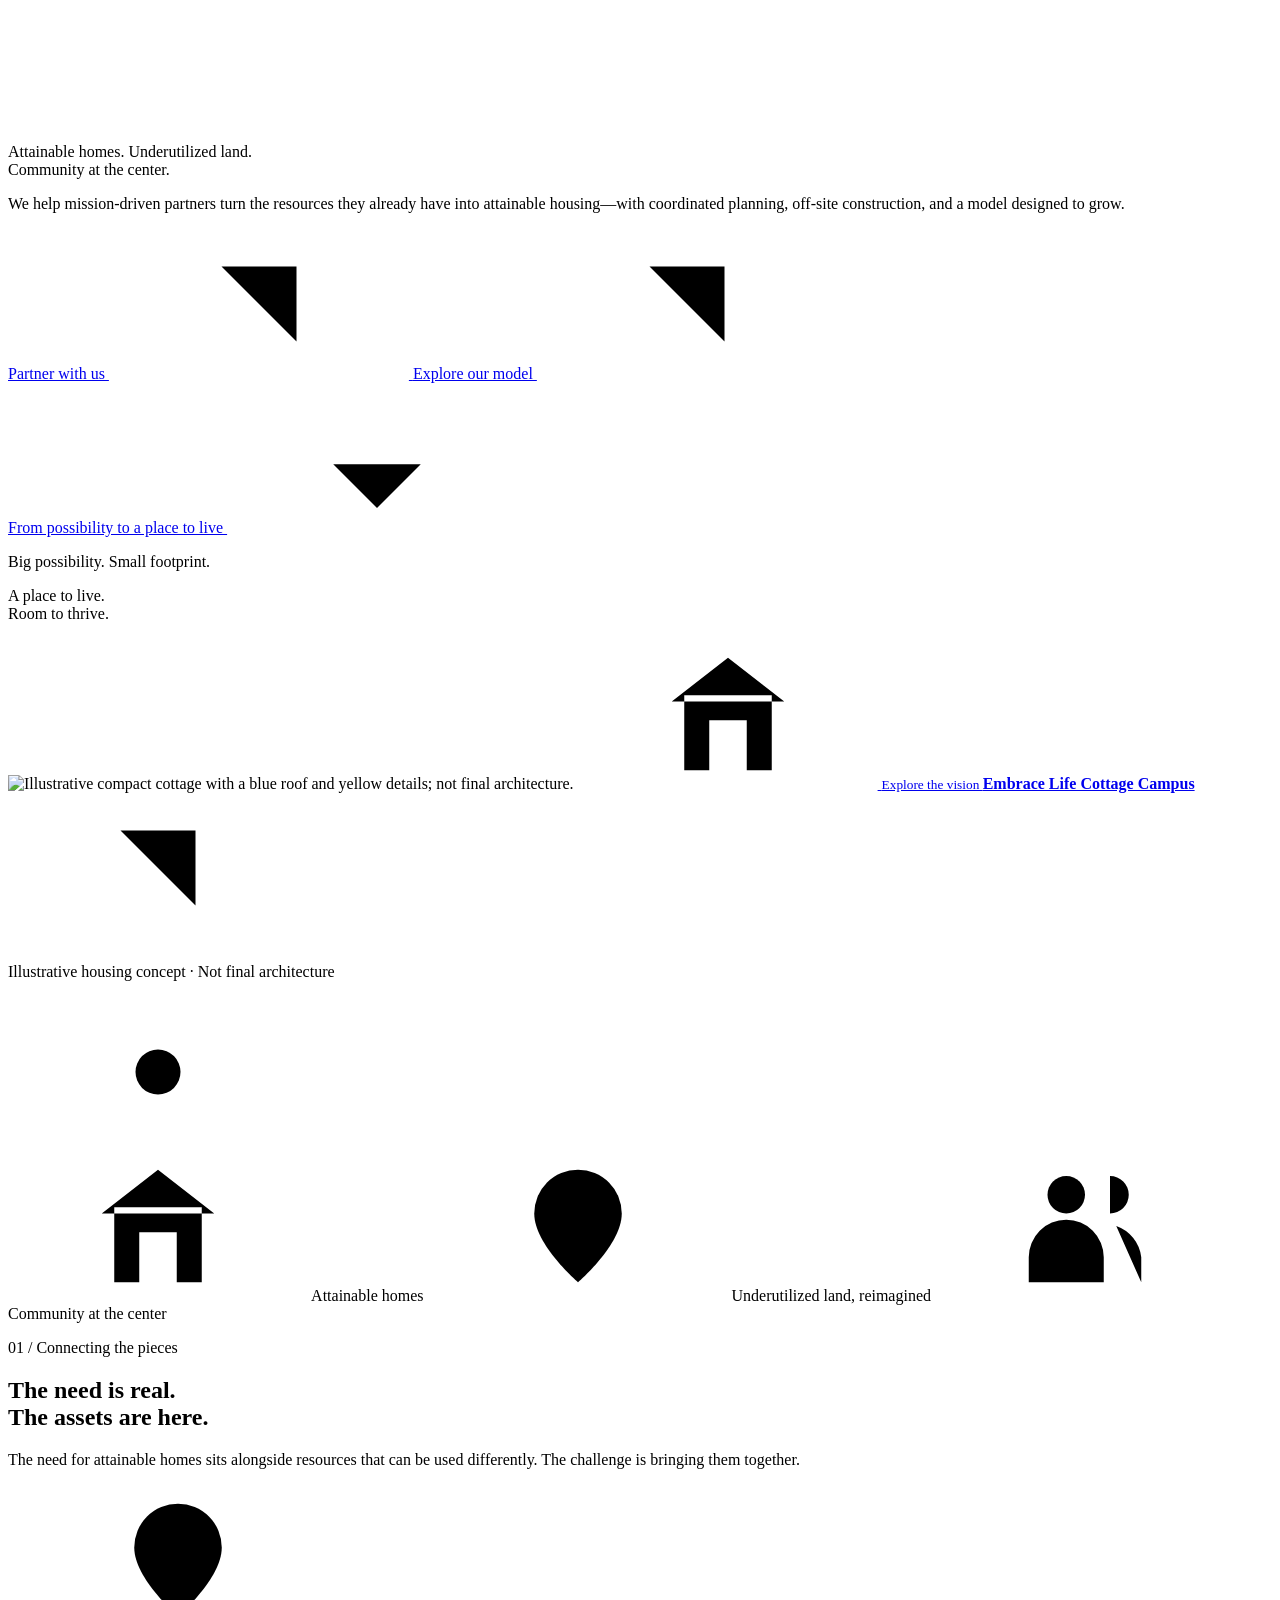
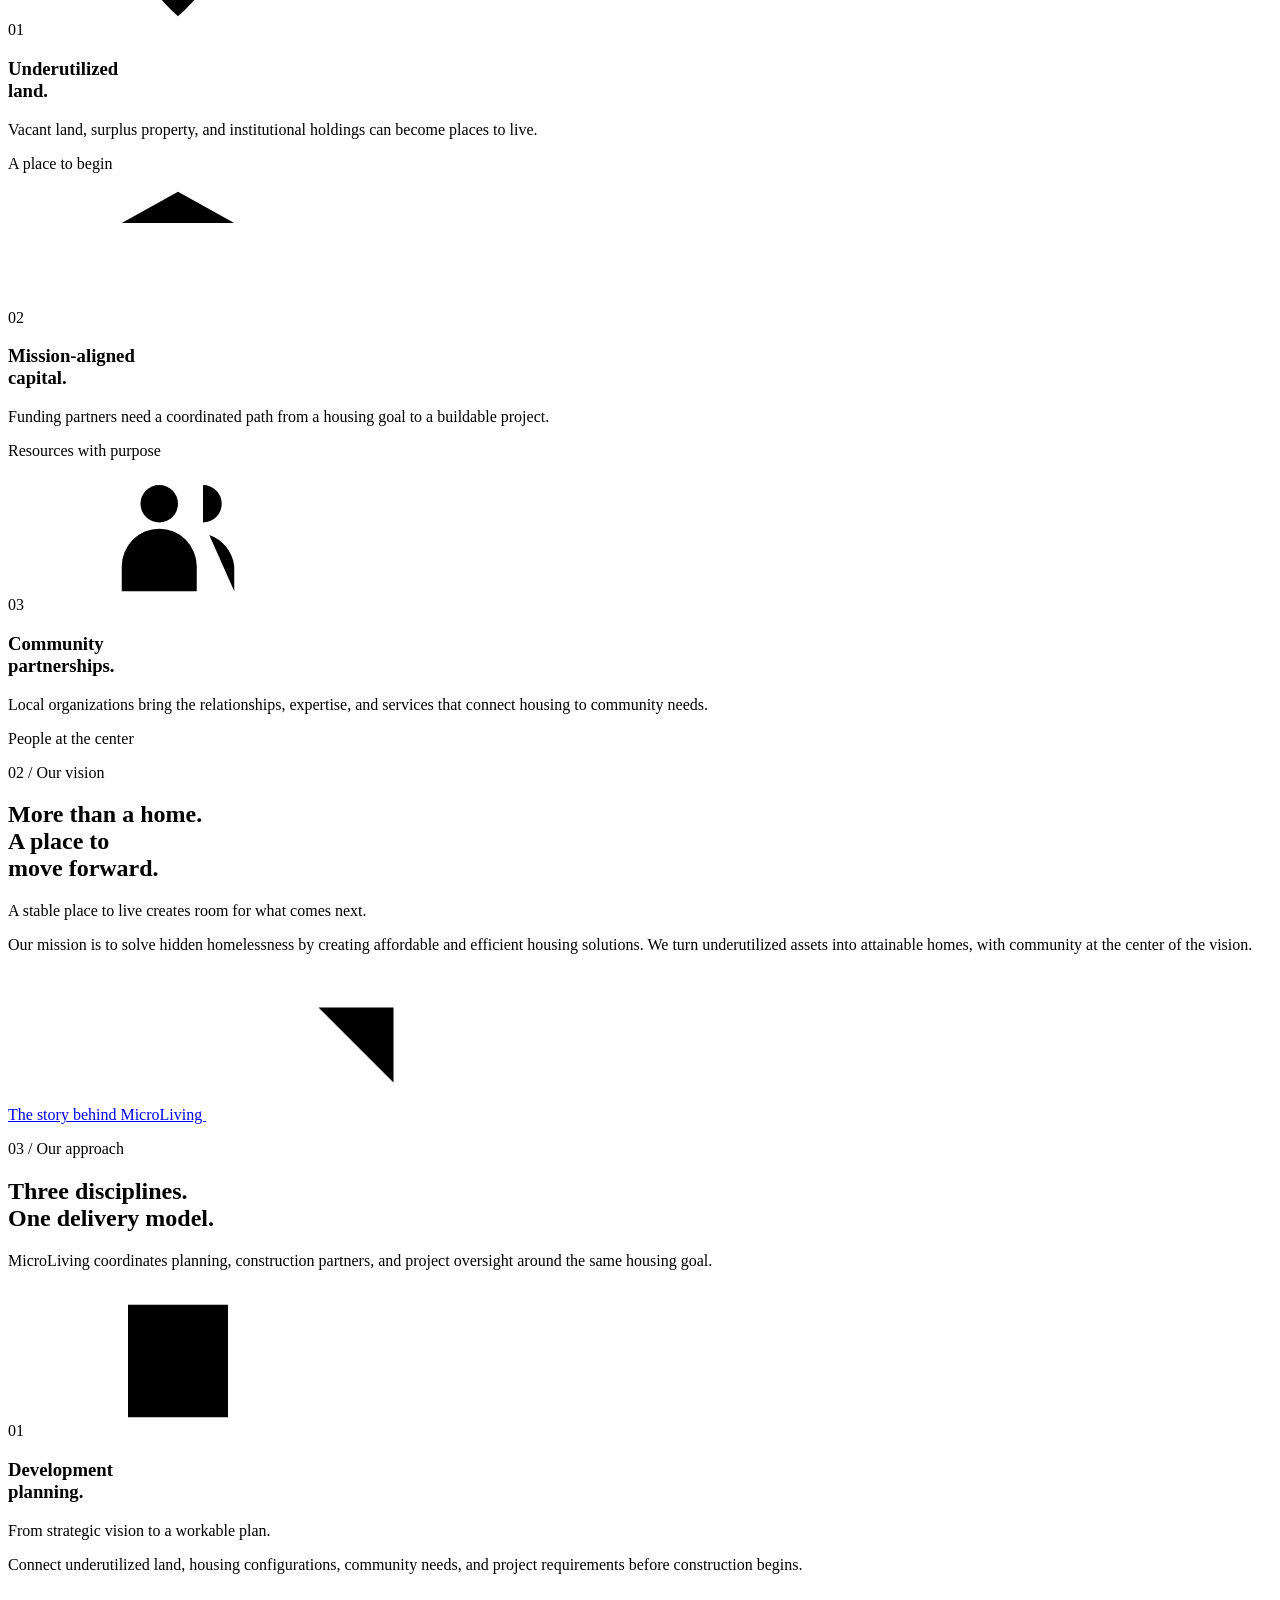
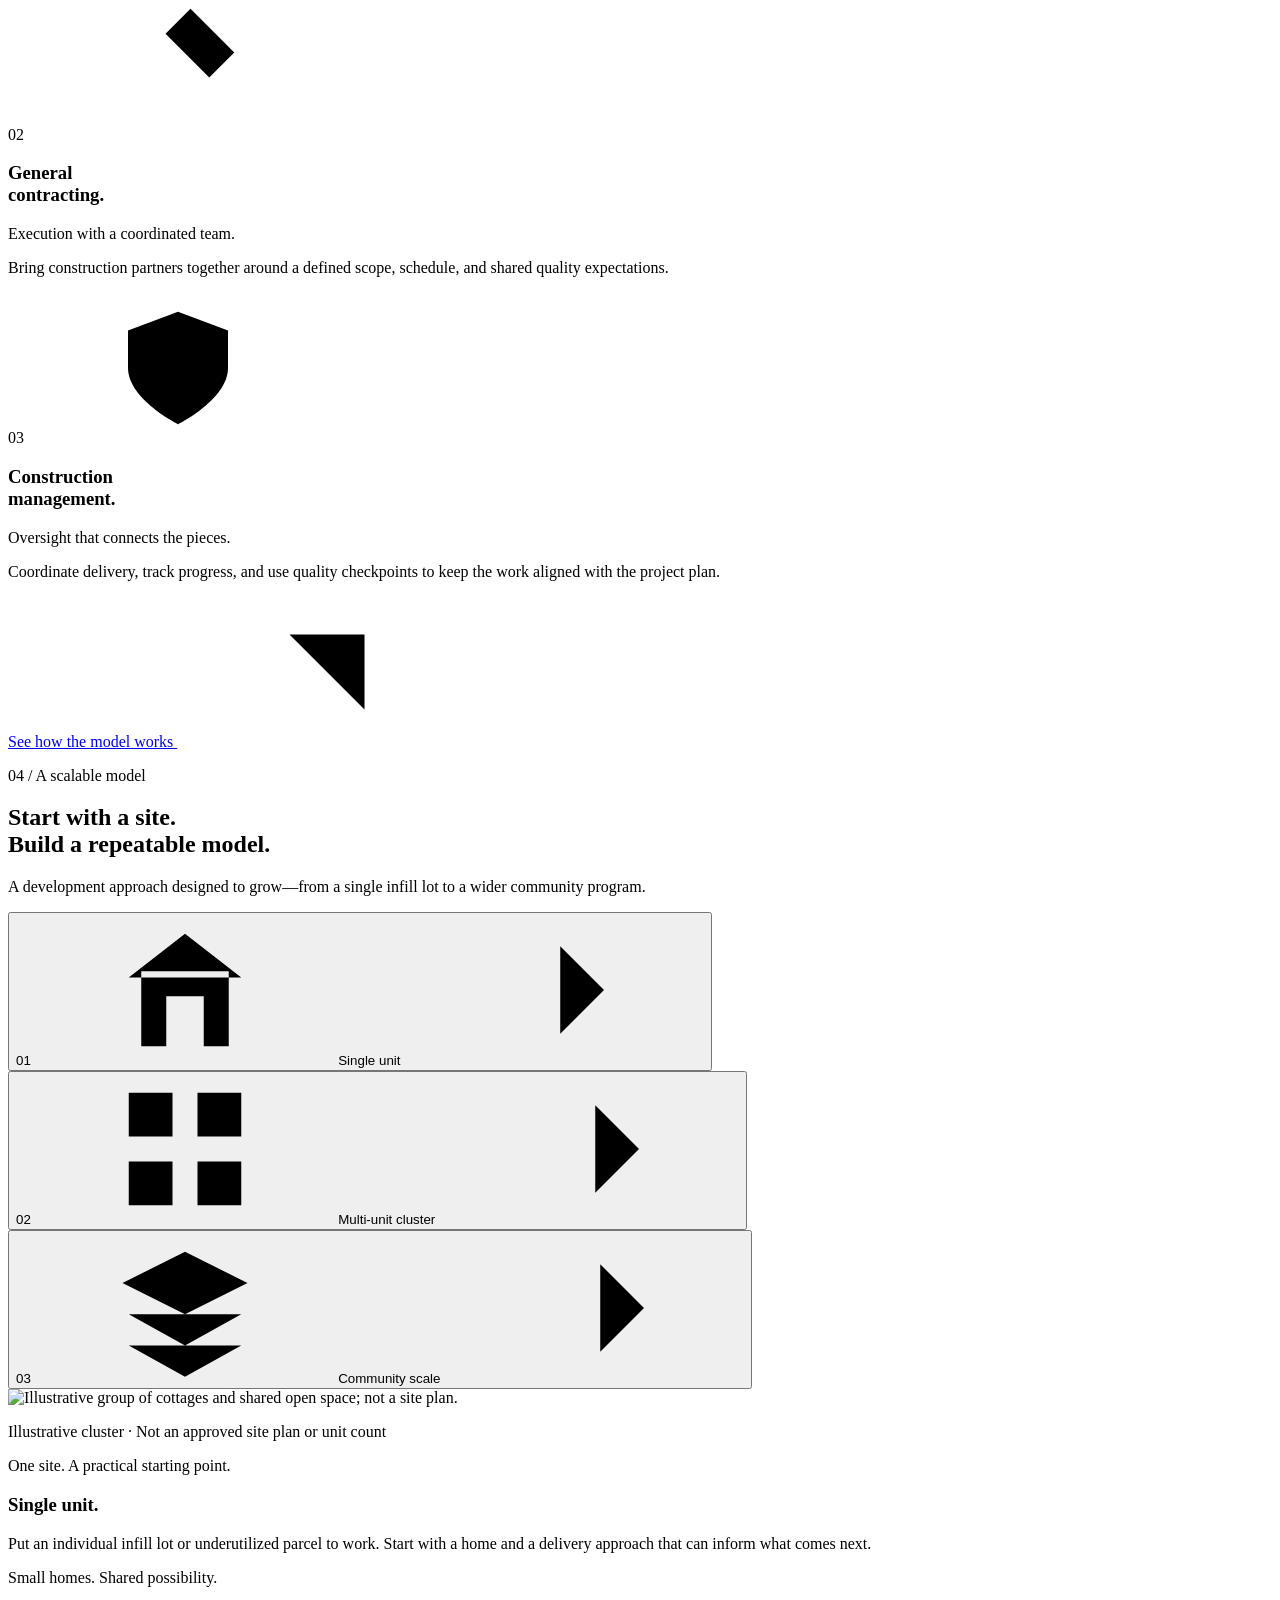
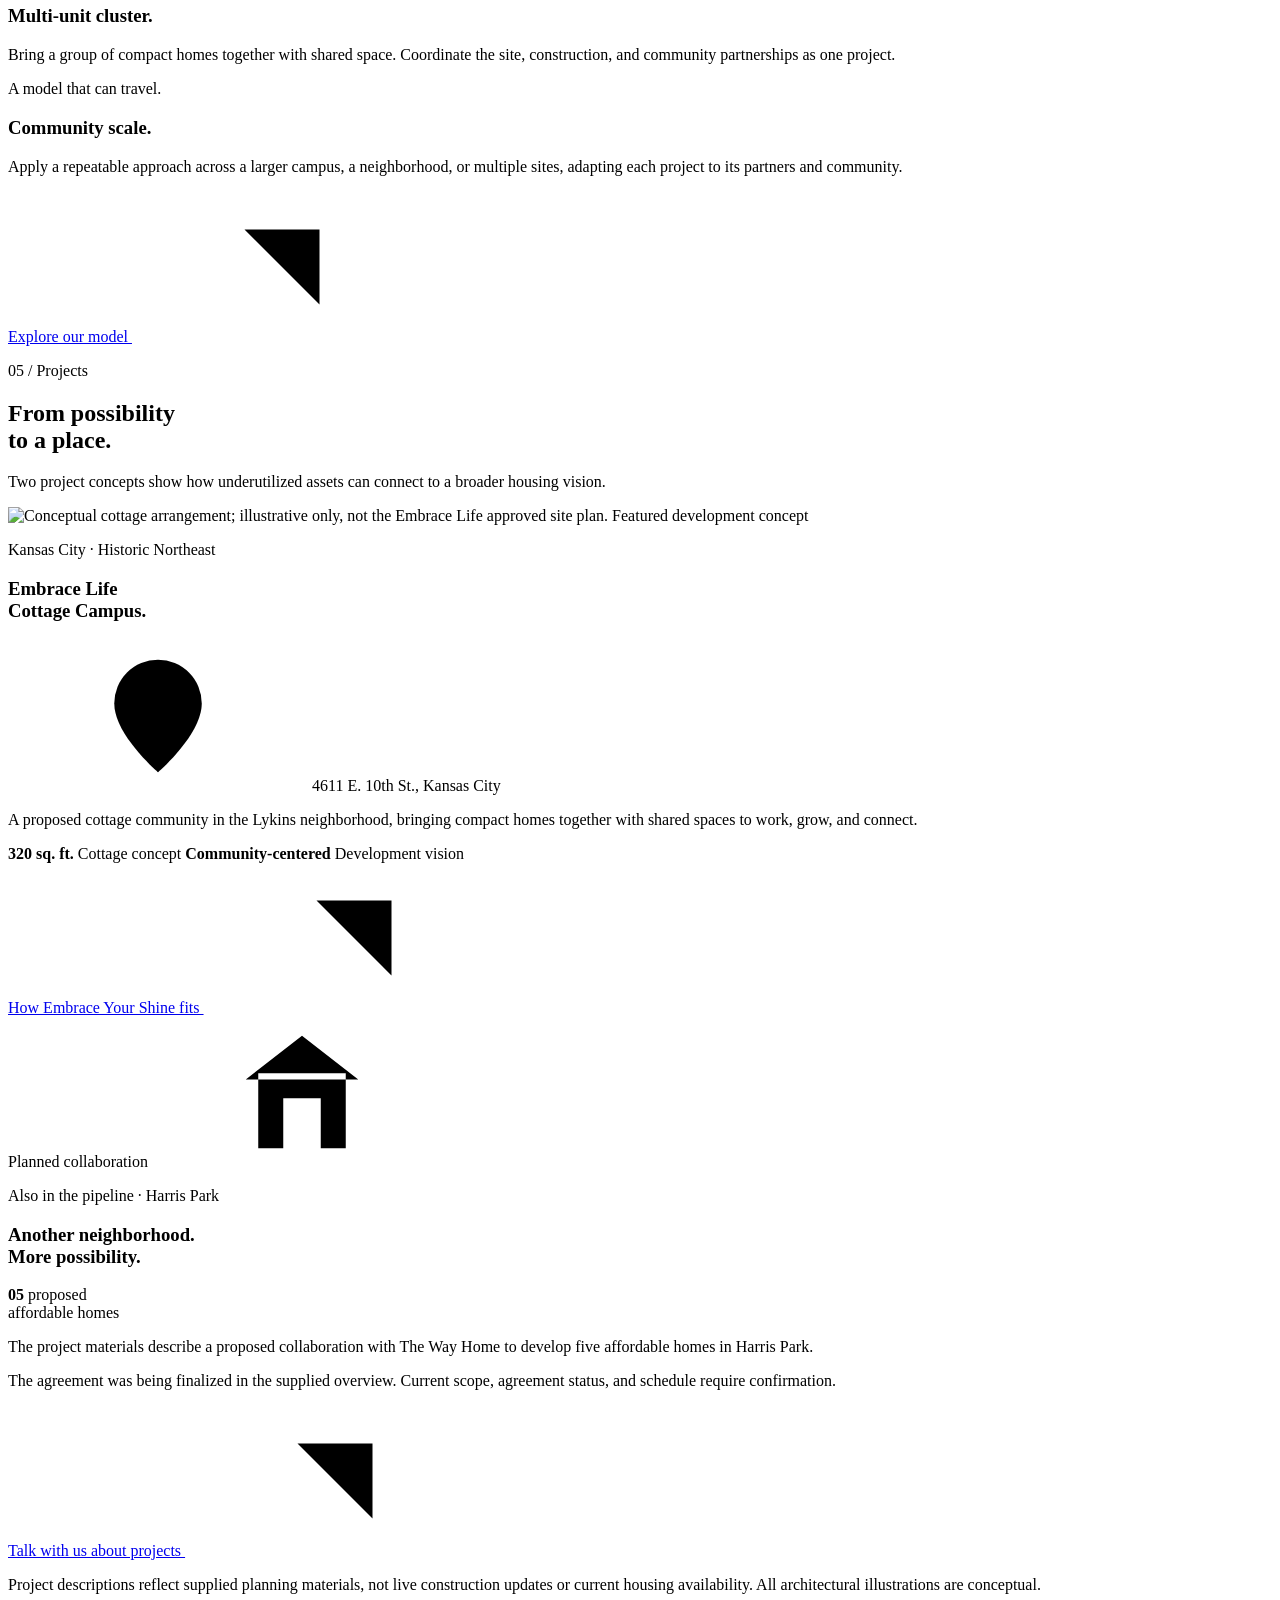
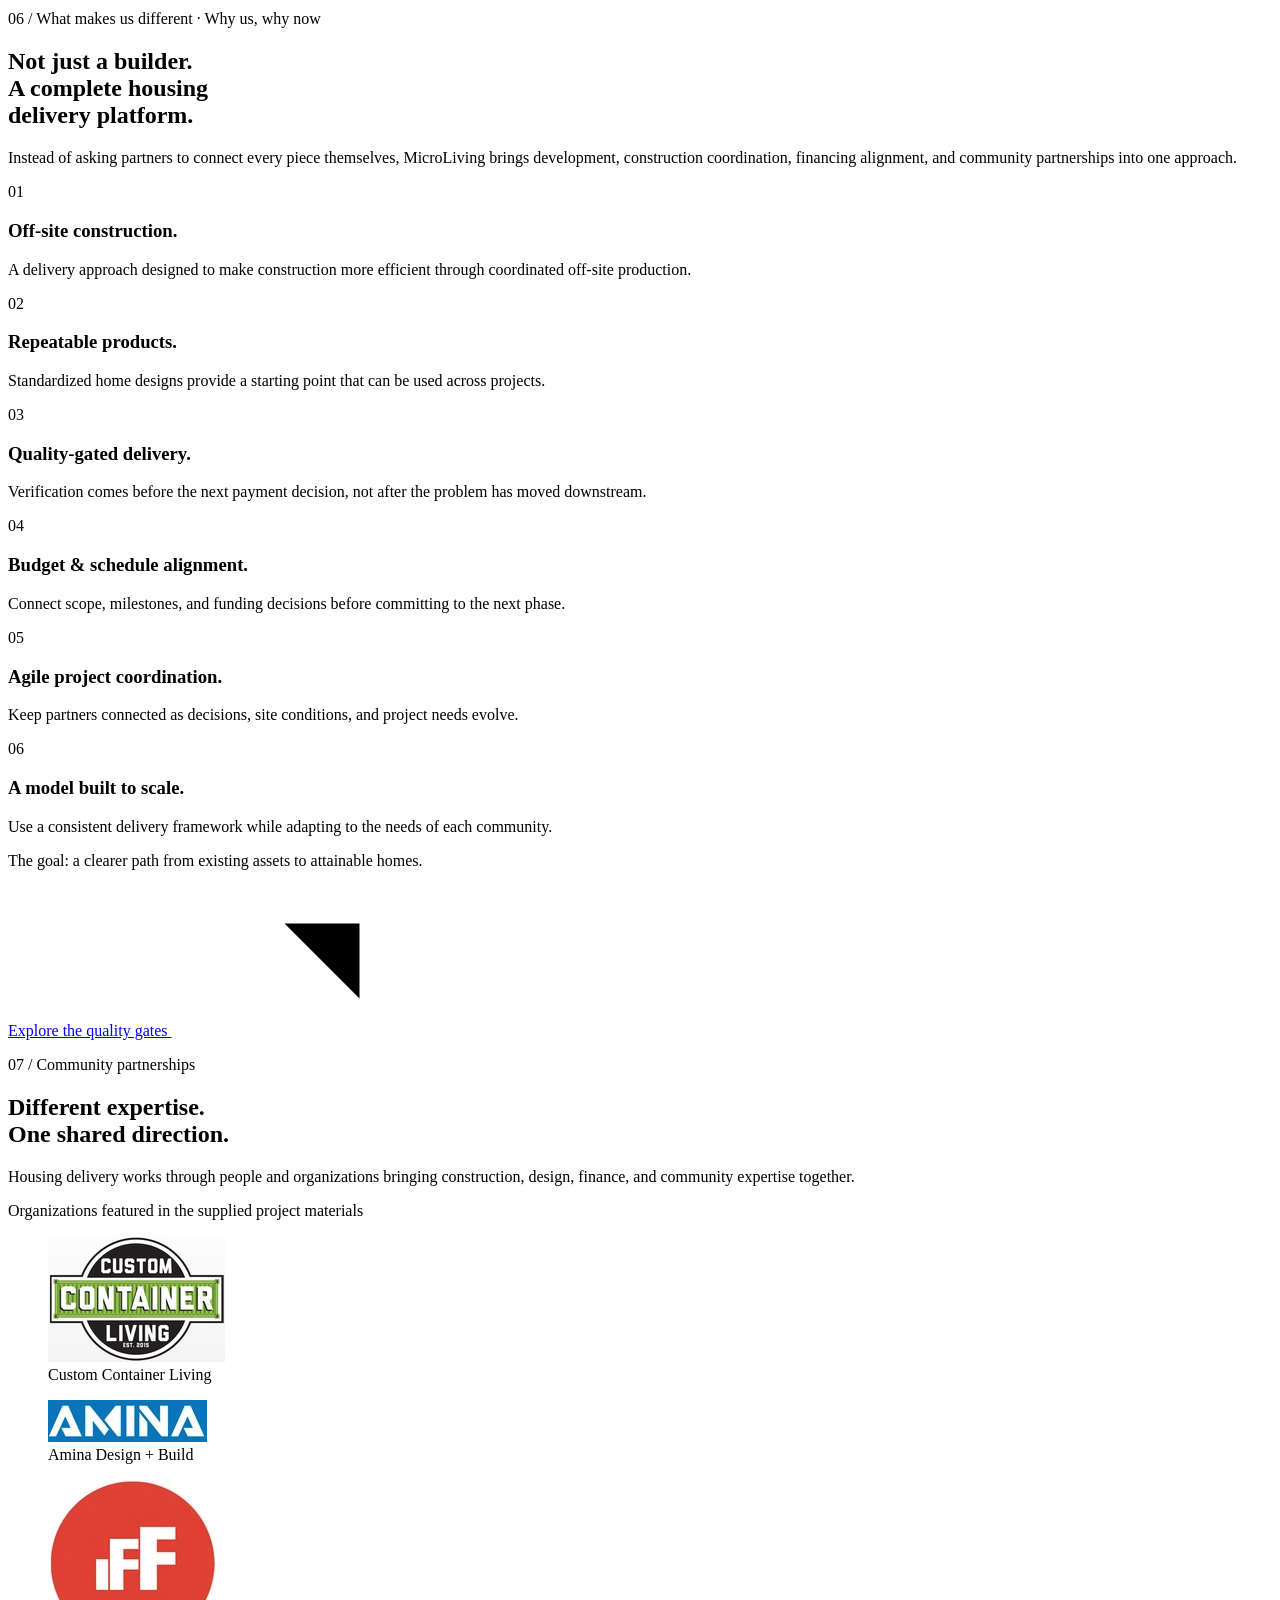
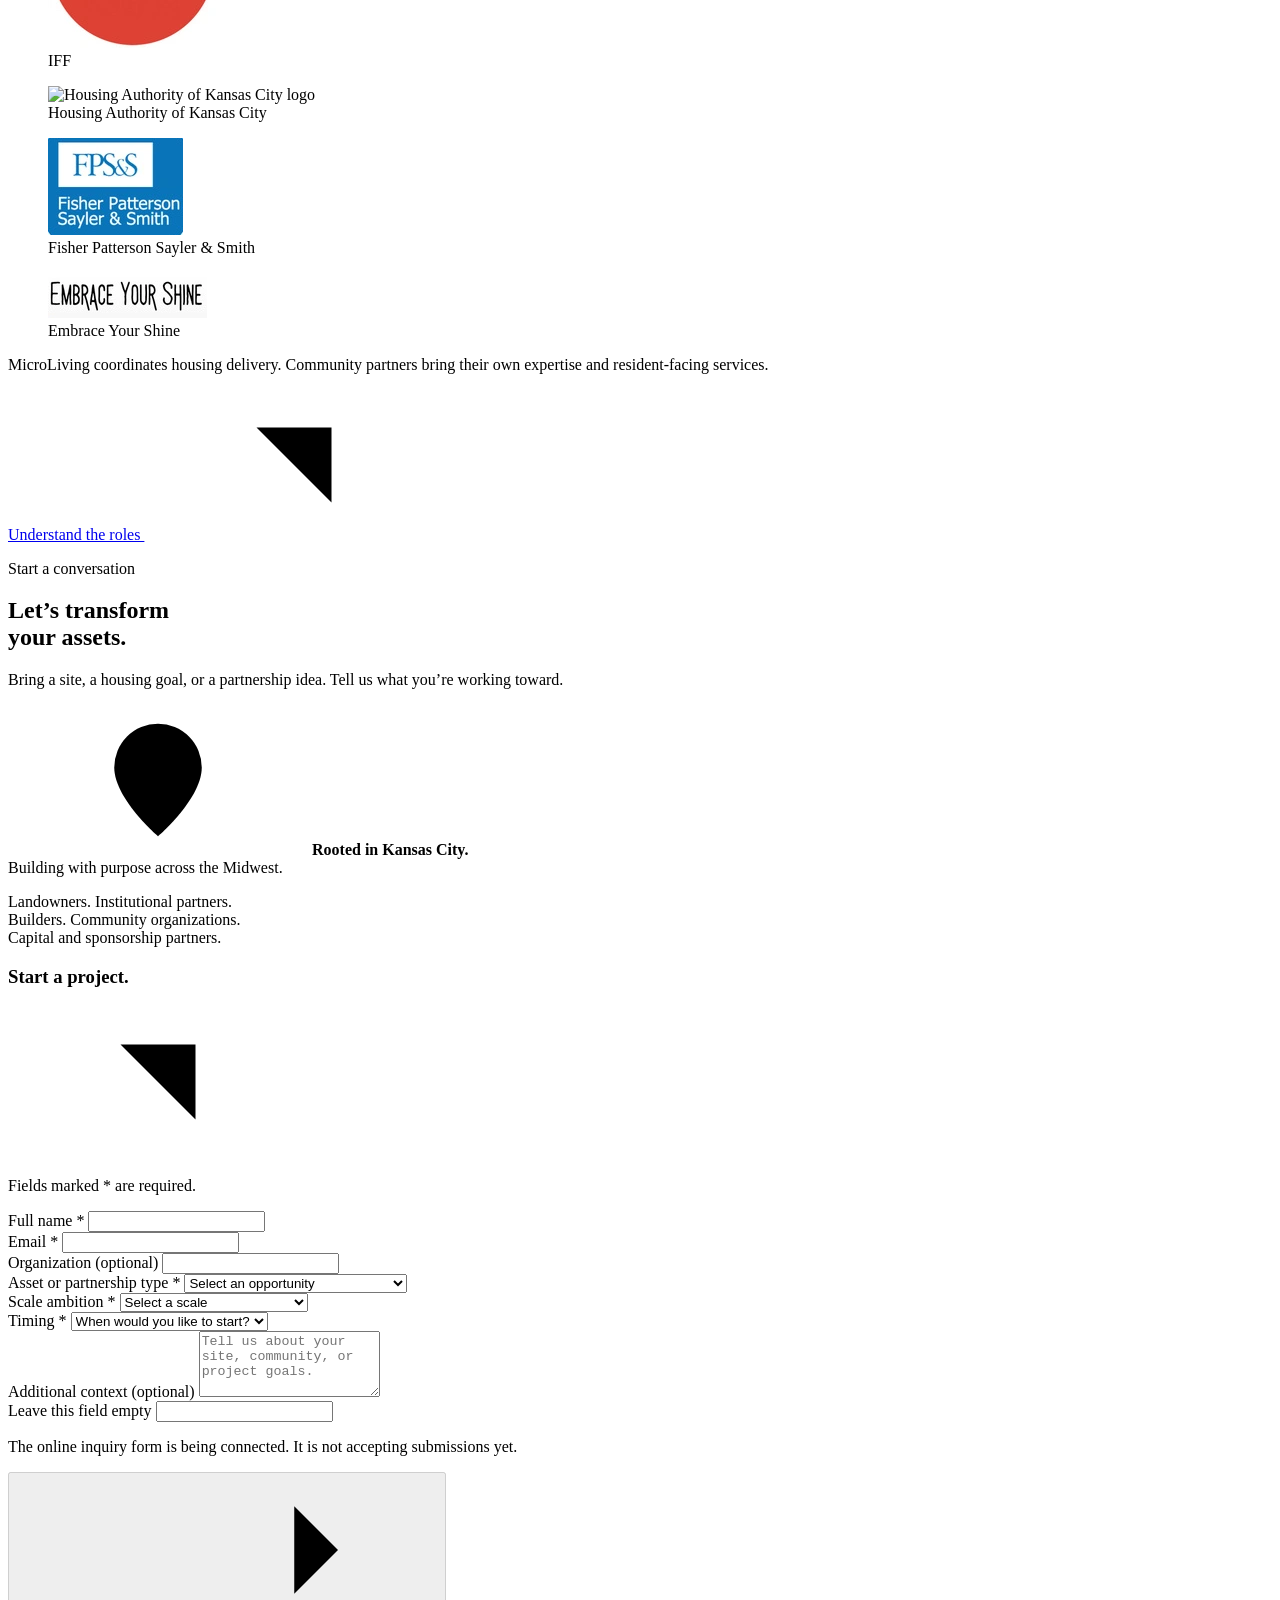
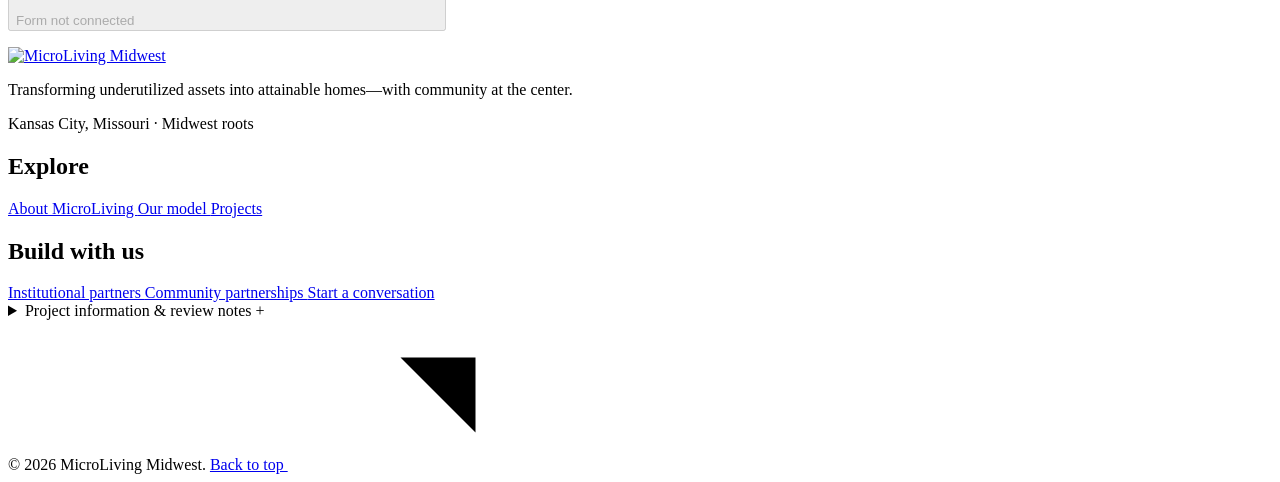
==== commit 1d4f2ce2: "Add files via upload" ====
--- a/index.html
+++ b/index.html
@@ -1,79 +1,1215 @@
-<!doctype html>
-<html lang="en"><head><meta charset="utf-8"><meta name="viewport" content="width=device-width,initial-scale=1"><meta name="theme-color" content="#0974ba"><meta name="description" content="MicroLiving Midwest connects underutilized land, mission-aligned capital, and community partnerships through a coordinated attainable-housing delivery model."><title>MicroLiving Midwest — Transforming Assets Into Homes</title><link rel="icon" type="image/svg+xml" href="assets/favicon.svg"><link rel="preconnect" href="https://fonts.googleapis.com"><link rel="preconnect" href="https://fonts.gstatic.com" crossorigin><link href="https://fonts.googleapis.com/css2?family=Inter:wght@400;500;600;650;700;750;800&amp;display=swap" rel="stylesheet"><link rel="stylesheet" href="assets/site.css"></head><body data-current-page="home"><a class="skip-link" href="#main">Skip to content</a><svg class="icon-library" xmlns="http://www.w3.org/2000/svg" aria-hidden="true"><symbol id="i-arrow" viewBox="0 0 24 24"><path d="M4 12h16m-7-7 7 7-7 7"/></symbol><symbol id="i-up-right" viewBox="0 0 24 24"><path d="M6 18 18 6M6 6h12v12"/></symbol><symbol id="i-down" viewBox="0 0 24 24"><path d="M12 4v16m-7-7 7 7 7-7"/></symbol><symbol id="i-house" viewBox="0 0 24 24"><path d="m3 10 9-7 9 7M5 9v12h14V9M9 21v-8h6v8"/></symbol><symbol id="i-pin" viewBox="0 0 24 24"><path d="M19 10c0 5-7 11-7 11S5 15 5 10a7 7 0 1 1 14 0Z"/><circle cx="12" cy="10" r="2.5"/></symbol><symbol id="i-people" viewBox="0 0 24 24"><circle cx="9" cy="7" r="3"/><path d="M3 21v-4a6 6 0 0 1 12 0v4M16 4a3 3 0 0 1 0 6M21 21v-4a6 6 0 0 0-4-5"/></symbol><symbol id="i-plan" viewBox="0 0 24 24"><path d="M4 3h16v18H4ZM4 10h10v11M14 3v4M17 10h3M8 15h6"/></symbol><symbol id="i-build" viewBox="0 0 24 24"><path d="m4 20 8-8M14 3l7 7-4 4-7-7ZM9 8l4-4M16 15l4-4M3 18l3 3"/></symbol><symbol id="i-shield" viewBox="0 0 24 24"><path d="m12 3 8 3v6c0 5-8 9-8 9s-8-4-8-9V6Z"/><path d="m8 12 3 3 5-6"/></symbol><symbol id="i-layers" viewBox="0 0 24 24"><path d="m12 3 10 5-10 5L2 8Zm-9 10 9 5 9-5M3 18l9 5 9-5"/></symbol><symbol id="i-finance" viewBox="0 0 24 24"><path d="m3 8 9-5 9 5ZM5 11v8M10 11v8M14 11v8M19 11v8M3 22h18M3 19h18"/></symbol><symbol id="i-check" viewBox="0 0 24 24"><path d="m5 12 4 4L19 6"/></symbol><symbol id="i-clock" viewBox="0 0 24 24"><circle cx="12" cy="12" r="9"/><path d="M12 7v5l3 2"/></symbol><symbol id="i-mail" viewBox="0 0 24 24"><rect x="3" y="5" width="18" height="14" rx="1"/><path d="m3 6 9 7 9-7"/></symbol><symbol id="i-grid" viewBox="0 0 24 24"><rect x="3" y="3" width="7" height="7"/><rect x="14" y="3" width="7" height="7"/><rect x="3" y="14" width="7" height="7"/><rect x="14" y="14" width="7" height="7"/></symbol></svg><header class="site-header"><div class="container nav-wrap"><a class="brand" href="index.html" aria-label="MicroLiving Midwest home"><img src="assets/microliving-logo.webp" alt="MicroLiving Midwest" class="" width="445" height="160" fetchpriority="high" decoding="async"></a><button class="menu-toggle" type="button" aria-expanded="false" aria-controls="primary-nav"><span class="menu-label">Menu</span><span class="menu-lines" aria-hidden="true"></span></button><nav class="primary-nav" id="primary-nav" aria-label="Main navigation"><a href="index.html" data-nav-page="home" aria-current="page">Home</a><a href="about.html" data-nav-page="about">About</a><a href="our-model.html" data-nav-page="model">Our model</a><a href="index.html#home-projects">Projects</a><a class="button button-blue nav-cta" href="index.html#home-contact" >Partner with us<svg class="icon" aria-hidden="true"><use href="#i-up-right"/></svg></a></nav></div></header><main id="main" tabindex="-1">
-<section class="hero" id="home-top" aria-labelledby="home-title">
- <div class="hero-copy"><p class="eyebrow"><span class="square"></span> Mission-driven housing · Midwest roots</p>
- <h1 id="home-title">Transforming <br>assets <br><span>into homes.</span></h1>
- <p class="hero-lead">Attainable homes. Underutilized land. <br>Community at the center.</p>
- <p class="hero-description">We help mission-driven partners turn the resources they already have into attainable housing—with coordinated planning, off-site construction, and a model designed to grow.</p>
- <div class="actions"><a class="button button-blue" href="index.html#home-contact" >Partner with us<svg class="icon" aria-hidden="true"><use href="#i-up-right"/></svg></a><a class="text-link" href="our-model.html" >Explore our model<svg class="icon" aria-hidden="true"><use href="#i-up-right"/></svg></a></div>
- <a class="scroll-note" href="index.html#home-assets"><span></span> From possibility to a place to live <svg class="icon" aria-hidden="true"><use href="#i-down"/></svg></a>
- </div>
- <div class="hero-visual"><div class="visual-heading"><p class="eyebrow">Big possibility. Small footprint.</p><p>A place to live. <br>Room to thrive.</p></div>
- <img src="assets/cottage-concept.svg" alt="Illustrative compact cottage with a blue roof and yellow details; not final architecture." class="hero-cottage" width="780" height="610" fetchpriority="high" decoding="async">
- <a class="hero-project-card" href="index.html#home-projects"><span class="project-icon"><svg class="icon" aria-hidden="true"><use href="#i-house"/></svg></span><span><small>Explore the vision</small><strong>Embrace Life Cottage Campus</strong></span><svg class="icon" aria-hidden="true"><use href="#i-up-right"/></svg></a>
- <p class="concept-caption">Illustrative housing concept · Not final architecture</p></div>
+<!DOCTYPE html>
+
+<html lang="en">
+<head>
+<meta charset="utf-8"/>
+<meta content="width=device-width,initial-scale=1" name="viewport"/>
+<meta content="#0974ba" name="theme-color"/>
+<meta content="MicroLiving Midwest connects underutilized land, mission-aligned capital, and community partnerships through a coordinated attainable-housing delivery model." name="description"/>
+<meta content="index,follow" name="robots"/>
+<title>
+   MicroLiving Midwest — Transforming Assets Into Homes
+  </title>
+<link href="assets/favicon.svg" rel="icon" type="image/svg+xml"/>
+<link href="https://fonts.googleapis.com" rel="preconnect"/>
+<link crossorigin="" href="https://fonts.gstatic.com" rel="preconnect"/>
+<link href="https://fonts.googleapis.com/css2?family=Barlow+Condensed:wght@500;600;700&amp;family=Inter:wght@400;450;500;600;650;700;750;800;850&amp;display=swap" rel="stylesheet"/>
+<link href="styles.css" rel="stylesheet"/>
+<link href="brand-theme.css" rel="stylesheet"/>
+<link href="tighten.css" rel="stylesheet"/>
+</head>
+<body data-current-page="home" data-standalone="false">
+<a class="skip-link" href="#main">
+   Skip to content
+  </a>
+<svg aria-hidden="true" class="icon-library" xmlns="http://www.w3.org/2000/svg">
+<symbol id="i-arrow" viewbox="0 0 24 24">
+<path d="M4 12h16m-7-7 7 7-7 7">
+</path>
+</symbol>
+<symbol id="i-up-right" viewbox="0 0 24 24">
+<path d="M6 18 18 6M6 6h12v12">
+</path>
+</symbol>
+<symbol id="i-down" viewbox="0 0 24 24">
+<path d="M12 4v16m-7-7 7 7 7-7">
+</path>
+</symbol>
+<symbol id="i-house" viewbox="0 0 24 24">
+<path d="m3 10 9-7 9 7M5 9v12h14V9M9 21v-8h6v8">
+</path>
+</symbol>
+<symbol id="i-pin" viewbox="0 0 24 24">
+<path d="M19 10c0 5-7 11-7 11S5 15 5 10a7 7 0 1 1 14 0Z">
+</path>
+<circle cx="12" cy="10" r="2.5">
+</circle>
+</symbol>
+<symbol id="i-people" viewbox="0 0 24 24">
+<circle cx="9" cy="7" r="3">
+</circle>
+<path d="M3 21v-4a6 6 0 0 1 12 0v4M16 4a3 3 0 0 1 0 6M21 21v-4a6 6 0 0 0-4-5">
+</path>
+</symbol>
+<symbol id="i-plan" viewbox="0 0 24 24">
+<path d="M4 3h16v18H4ZM4 10h10v11M14 3v4M17 10h3M8 15h6">
+</path>
+</symbol>
+<symbol id="i-build" viewbox="0 0 24 24">
+<path d="m4 20 8-8M14 3l7 7-4 4-7-7ZM9 8l4-4M16 15l4-4M3 18l3 3">
+</path>
+</symbol>
+<symbol id="i-shield" viewbox="0 0 24 24">
+<path d="m12 3 8 3v6c0 5-8 9-8 9s-8-4-8-9V6Z">
+</path>
+<path d="m8 12 3 3 5-6">
+</path>
+</symbol>
+<symbol id="i-layers" viewbox="0 0 24 24">
+<path d="m12 3 10 5-10 5L2 8Zm-9 10 9 5 9-5M3 18l9 5 9-5">
+</path>
+</symbol>
+<symbol id="i-finance" viewbox="0 0 24 24">
+<path d="m3 8 9-5 9 5ZM5 11v8M10 11v8M14 11v8M19 11v8M3 22h18M3 19h18">
+</path>
+</symbol>
+<symbol id="i-check" viewbox="0 0 24 24">
+<path d="m5 12 4 4L19 6">
+</path>
+</symbol>
+<symbol id="i-clock" viewbox="0 0 24 24">
+<circle cx="12" cy="12" r="9">
+</circle>
+<path d="M12 7v5l3 2">
+</path>
+</symbol>
+<symbol id="i-mail" viewbox="0 0 24 24">
+<rect height="14" rx="1" width="18" x="3" y="5">
+</rect>
+<path d="m3 6 9 7 9-7">
+</path>
+</symbol>
+<symbol id="i-grid" viewbox="0 0 24 24">
+<rect height="7" width="7" x="3" y="3">
+</rect>
+<rect height="7" width="7" x="14" y="3">
+</rect>
+<rect height="7" width="7" x="3" y="14">
+</rect>
+<rect height="7" width="7" x="14" y="14">
+</rect>
+</symbol>
+<symbol id="i-sun" viewbox="0 0 100 100">
+<path d="M50 2v19M50 79v19M2 50h19M79 50h19M16 16l14 14M70 70l14 14M16 84l14-14M70 30l14-14">
+</path>
+<circle cx="50" cy="50" r="15">
+</circle>
+</symbol>
+</svg>
+<header class="site-header">
+<div class="container nav-wrap">
+<a aria-label="MicroLiving Midwest home" class="brand" href="#home-top">
+<img alt="MicroLiving Midwest" class="" decoding="async" fetchpriority="high" height="160" src="assets/brand-logo.webp" width="445"/>
+</a>
+<button aria-controls="primary-nav" aria-expanded="false" class="menu-toggle" type="button">
+<span class="menu-label">
+      Menu
+     </span>
+<span aria-hidden="true" class="menu-lines">
+</span>
+</button>
+<nav aria-label="Main navigation" class="primary-nav" id="primary-nav">
+<a aria-current="page" data-nav-page="home" href="#home-top">
+      Home
+     </a>
+<a data-nav-page="about" href="about.html">
+      About
+     </a>
+<a data-nav-page="model" href="model.html">
+      Our model
+     </a>
+<a href="#home-projects">
+      Projects
+     </a>
+<a class="button button-blue nav-cta" href="#home-contact">
+      Partner with us
+      <svg aria-hidden="true" class="icon">
+<use href="#i-up-right">
+</use>
+</svg>
+</a>
+</nav>
+</div>
+</header>
+<main id="main" tabindex="-1">
+<article aria-labelledby="home-title" class="page-view" data-page="home" id="home">
+<section aria-labelledby="home-title" class="hero" id="home-top">
+<div class="hero-copy">
+<p class="eyebrow">
+<span class="square">
+</span>
+       Mission-driven housing · Midwest roots
+      </p>
+<h1 id="home-title">
+       Transforming
+       <br/>
+       assets
+       <br/>
+<span>
+        into homes.
+       </span>
+<svg aria-hidden="true" class="hero-spark" viewbox="0 0 80 80">
+<path d="m38 5-2 21M66 19 50 34M74 48l-23-1">
+</path>
+</svg>
+</h1>
+<p class="hero-lead">
+       Attainable homes. Underutilized land.
+       <br/>
+       Community at the center.
+      </p>
+<p class="hero-description">
+       We help mission-driven partners turn the resources they already have into attainable housing—with coordinated planning, off-site construction, and a model designed to grow.
+      </p>
+<div class="actions">
+<a class="button button-blue" href="#home-contact">
+        Partner with us
+        <svg aria-hidden="true" class="icon">
+<use href="#i-up-right">
+</use>
+</svg>
+</a>
+<a class="text-link" href="model.html">
+        Explore our model
+        <svg aria-hidden="true" class="icon">
+<use href="#i-up-right">
+</use>
+</svg>
+</a>
+</div>
+<a class="scroll-note" href="#home-assets">
+<span>
+</span>
+       From possibility to a place to live
+       <svg aria-hidden="true" class="icon">
+<use href="#i-down">
+</use>
+</svg>
+</a>
+</div>
+<div class="hero-visual">
+<div class="visual-heading">
+<p class="eyebrow">
+        Big possibility. Small footprint.
+       </p>
+<p>
+        A place to live.
+        <br/>
+        Room to thrive.
+       </p>
+</div>
+<img alt="Illustrative compact cottage with a blue roof and yellow details; not final architecture." class="hero-cottage" decoding="async" fetchpriority="high" height="253" src="assets/cottage-cutout.webp" width="380"/>
+<a class="hero-project-card" href="#home-projects">
+<span class="project-icon">
+<svg aria-hidden="true" class="icon">
+<use href="#i-house">
+</use>
+</svg>
+</span>
+<span>
+<small>
+         Explore the vision
+        </small>
+<strong>
+         Embrace Life Cottage Campus
+        </strong>
+</span>
+<svg aria-hidden="true" class="icon">
+<use href="#i-up-right">
+</use>
+</svg>
+</a>
+<p class="concept-caption">
+       Illustrative housing concept · Not final architecture
+      </p>
+<svg aria-hidden="true" class="sun-mark">
+<use href="#i-sun">
+</use>
+</svg>
+<div aria-hidden="true" class="roof-line">
+</div>
+</div>
 </section>
-<div class="mission-strip"><div class="container"><span><svg class="icon" aria-hidden="true"><use href="#i-house"/></svg>Attainable homes</span><span><svg class="icon" aria-hidden="true"><use href="#i-pin"/></svg>Underutilized land, reimagined</span><span><svg class="icon" aria-hidden="true"><use href="#i-people"/></svg>Community at the center</span></div></div>
-<section class="section assets-section" id="home-assets" aria-labelledby="assets-title"><div class="container">
- <div class="section-heading two-col"><div><p class="eyebrow">01 / Connecting the pieces</p><h2 id="assets-title">The need is real. <br><span class="blue">The assets are here.</span></h2></div><p class="section-intro">The need for attainable homes sits alongside resources that can be used differently. The challenge is bringing them together.</p></div>
- <div class="asset-grid">
- <article class="asset-card"><div class="card-top"><span class="number">01</span><svg class="icon" aria-hidden="true"><use href="#i-pin"/></svg></div><h3>Underutilized <br>land.</h3><p>Vacant land, surplus property, and institutional holdings can become places to live.</p><span class="card-foot">A place to begin</span></article>
- <article class="asset-card"><div class="card-top"><span class="number">02</span><svg class="icon" aria-hidden="true"><use href="#i-finance"/></svg></div><h3>Mission-aligned <br>capital.</h3><p>Funding partners need a coordinated path from a housing goal to a buildable project.</p><span class="card-foot">Resources with purpose</span></article>
- <article class="asset-card"><div class="card-top"><span class="number">03</span><svg class="icon" aria-hidden="true"><use href="#i-people"/></svg></div><h3>Community <br>partnerships.</h3><p>Local organizations bring the relationships, expertise, and services that connect housing to community needs.</p><span class="card-foot">People at the center</span></article>
- </div>
-</div></section>
-<section class="vision-section section" id="home-vision" aria-labelledby="vision-title"><div class="container vision-grid"><div><p class="eyebrow">02 / Our vision</p><h2 id="vision-title">More than a home. <br><span class="blue">A place to <br>move forward.</span></h2></div><div class="vision-copy"><p class="large-copy">A stable place to live creates room for what comes next.</p><p>Our mission is to solve hidden homelessness by creating affordable and efficient housing solutions. We turn underutilized assets into attainable homes, with community at the center of the vision.</p><a class="text-link" href="about.html" >The story behind MicroLiving<svg class="icon" aria-hidden="true"><use href="#i-up-right"/></svg></a></div></div></section>
-<section class="approach-section section" id="home-approach" aria-labelledby="approach-title"><div class="container">
- <div class="section-heading two-col"><div><p class="eyebrow">03 / Our approach</p><h2 id="approach-title">Three disciplines. <br><span class="blue">One delivery model.</span></h2></div><p class="section-intro">MicroLiving coordinates planning, construction partners, and project oversight around the same housing goal.</p></div>
- <div class="approach-grid">
- <article class="approach-card"><div class="card-top"><span>01</span><svg class="icon" aria-hidden="true"><use href="#i-plan"/></svg></div><h3>Development <br>planning.</h3><p class="card-subtitle">From strategic vision to a workable plan.</p><p>Connect underutilized land, housing configurations, community needs, and project requirements before construction begins.</p></article>
- <article class="approach-card"><div class="card-top"><span>02</span><svg class="icon" aria-hidden="true"><use href="#i-build"/></svg></div><h3>General <br>contracting.</h3><p class="card-subtitle">Execution with a coordinated team.</p><p>Bring construction partners together around a defined scope, schedule, and shared quality expectations.</p></article>
- <article class="approach-card"><div class="card-top"><span>03</span><svg class="icon" aria-hidden="true"><use href="#i-shield"/></svg></div><h3>Construction <br>management.</h3><p class="card-subtitle">Oversight that connects the pieces.</p><p>Coordinate delivery, track progress, and use quality checkpoints to keep the work aligned with the project plan.</p></article>
- </div><div class="section-bottom"><a class="text-link" href="our-model.html#model-how-we-build" >See how the model works<svg class="icon" aria-hidden="true"><use href="#i-up-right"/></svg></a></div>
-</div></section>
-<section class="scale-section section" id="home-scale" aria-labelledby="scale-title"><div class="container">
- <div class="section-heading two-col"><div><p class="eyebrow">04 / A scalable model</p><h2 id="scale-title">Start with a site. <br><span class="blue">Build a repeatable model.</span></h2></div><p class="section-intro">A development approach designed to grow—from a single infill lot to a wider community program.</p></div>
- <div class="scale-options" role="tablist" aria-label="Explore development scale">
- <button class="scale-option active" id="scale-single-tab" type="button" role="tab" aria-selected="true" aria-controls="scale-single" tabindex="0"><span class="scale-step">01</span><svg class="icon" aria-hidden="true"><use href="#i-house"/></svg><span>Single unit</span><svg class="icon" aria-hidden="true"><use href="#i-arrow"/></svg></button>
- <button class="scale-option" id="scale-cluster-tab" type="button" role="tab" aria-selected="false" aria-controls="scale-cluster" tabindex="-1"><span class="scale-step">02</span><svg class="icon" aria-hidden="true"><use href="#i-grid"/></svg><span>Multi-unit cluster</span><svg class="icon" aria-hidden="true"><use href="#i-arrow"/></svg></button>
- <button class="scale-option" id="scale-community-tab" type="button" role="tab" aria-selected="false" aria-controls="scale-community" tabindex="-1"><span class="scale-step">03</span><svg class="icon" aria-hidden="true"><use href="#i-layers"/></svg><span>Community scale</span><svg class="icon" aria-hidden="true"><use href="#i-arrow"/></svg></button>
- </div>
- <div class="scale-stage"><div class="scale-art"><img src="assets/cluster-concept.svg" alt="Illustrative group of cottages and shared open space; not a site plan." class="" width="1000" height="400" loading="lazy" decoding="async"><p class="concept-caption">Illustrative cluster · Not an approved site plan or unit count</p></div><div class="scale-panel-wrap">
- <div class="scale-panel" id="scale-single" role="tabpanel" aria-labelledby="scale-single-tab" tabindex="0"><p class="eyebrow">One site. A practical starting point.</p><h3>Single unit.</h3><p>Put an individual infill lot or underutilized parcel to work. Start with a home and a delivery approach that can inform what comes next.</p></div>
- <div class="scale-panel" id="scale-cluster" role="tabpanel" aria-labelledby="scale-cluster-tab" tabindex="0"><p class="eyebrow">Small homes. Shared possibility.</p><h3>Multi-unit cluster.</h3><p>Bring a group of compact homes together with shared space. Coordinate the site, construction, and community partnerships as one project.</p></div>
- <div class="scale-panel" id="scale-community" role="tabpanel" aria-labelledby="scale-community-tab" tabindex="0"><p class="eyebrow">A model that can travel.</p><h3>Community scale.</h3><p>Apply a repeatable approach across a larger campus, a neighborhood, or multiple sites, adapting each project to its partners and community.</p></div>
- <a class="text-link" href="our-model.html" >Explore our model<svg class="icon" aria-hidden="true"><use href="#i-up-right"/></svg></a></div></div>
-</div></section>
-<section class="projects-section section" id="home-projects" aria-labelledby="projects-title"><div class="container">
- <div class="section-heading two-col"><div><p class="eyebrow">05 / Projects</p><h2 id="projects-title">From possibility <br><span class="blue">to a place.</span></h2></div><p class="section-intro">Two project concepts show how underutilized assets can connect to a broader housing vision.</p></div>
- <div class="project-grid"><article class="project-feature"><div class="project-feature-art"><img src="assets/cluster-concept.svg" alt="Conceptual cottage arrangement; illustrative only, not the Embrace Life approved site plan." class="" width="1000" height="400" loading="lazy" decoding="async"><span class="project-badge">Featured development concept</span></div><div class="project-body"><p class="eyebrow">Kansas City · Historic Northeast</p><h3>Embrace Life <br>Cottage Campus.</h3><p class="address"><svg class="icon" aria-hidden="true"><use href="#i-pin"/></svg>4611 E. 10th St., Kansas City</p><p>A proposed cottage community in the Lykins neighborhood, bringing compact homes together with shared spaces to work, grow, and connect.</p><div class="project-facts"><span><strong>320 sq. ft.</strong>Cottage concept</span><span><strong>Community-centered</strong>Development vision</span></div><a class="text-link" href="about.html#about-partnership" >How Embrace Your Shine fits<svg class="icon" aria-hidden="true"><use href="#i-up-right"/></svg></a></div></article>
- <article class="project-secondary"><div class="project-secondary-top"><span class="project-badge">Planned collaboration</span><span class="project-outline" aria-hidden="true"><svg class="icon" aria-hidden="true"><use href="#i-house"/></svg></span></div><div class="project-body"><p class="eyebrow">Also in the pipeline · Harris Park</p><h3>Another neighborhood. <br>More possibility.</h3><div class="homes-number"><strong>05</strong><span>proposed <br>affordable homes</span></div><p>The project materials describe a proposed collaboration with The Way Home to develop five affordable homes in Harris Park.</p><p class="small-note">The agreement was being finalized in the supplied overview. Current scope, agreement status, and schedule require confirmation.</p><a class="text-link" href="index.html#home-contact" >Talk with us about projects<svg class="icon" aria-hidden="true"><use href="#i-up-right"/></svg></a></div></article></div>
- <p class="section-note">Project descriptions reflect supplied planning materials, not live construction updates or current housing availability. All architectural illustrations are conceptual.</p>
-</div></section>
-<section class="difference-section section" id="home-difference" aria-labelledby="difference-title"><div class="container">
- <div class="section-heading two-col"><div><p class="eyebrow">06 / What makes us different · Why us, why now</p><h2 id="difference-title">Not just a builder. <br>A complete housing <br><span>delivery platform.</span></h2></div><p class="section-intro">Instead of asking partners to connect every piece themselves, MicroLiving brings development, construction coordination, financing alignment, and community partnerships into one approach.</p></div>
- <div class="benefits-grid">
- <article><span>01</span><h3>Off-site construction.</h3><p>A delivery approach designed to make construction more efficient through coordinated off-site production.</p></article>
- <article><span>02</span><h3>Repeatable products.</h3><p>Standardized home designs provide a starting point that can be used across projects.</p></article>
- <article><span>03</span><h3>Quality-gated delivery.</h3><p>Verification comes before the next payment decision, not after the problem has moved downstream.</p></article>
- <article><span>04</span><h3>Budget &amp; schedule alignment.</h3><p>Connect scope, milestones, and funding decisions before committing to the next phase.</p></article>
- <article><span>05</span><h3>Agile project coordination.</h3><p>Keep partners connected as decisions, site conditions, and project needs evolve.</p></article>
- <article><span>06</span><h3>A model built to scale.</h3><p>Use a consistent delivery framework while adapting to the needs of each community.</p></article>
- </div><div class="difference-bottom"><p>The goal: a clearer path from existing assets to attainable homes.</p><a class="text-link light-link" href="our-model.html#model-quality" >Explore the quality gates<svg class="icon" aria-hidden="true"><use href="#i-up-right"/></svg></a></div>
-</div></section>
-<section class="partnerships-section section" id="home-partnerships" aria-labelledby="partnerships-title"><div class="container">
- <div class="section-heading two-col"><div><p class="eyebrow">07 / Community partnerships</p><h2 id="partnerships-title">Different expertise. <br><span class="blue">One shared direction.</span></h2></div><p class="section-intro">Housing delivery works through people and organizations bringing construction, design, finance, and community expertise together.</p></div>
- <p class="partner-label">Organizations featured in the supplied project materials</p><div class="partner-grid"><figure class="partner"><div class="partner-logo"><img src="assets/custom-container-living.webp" alt="Custom Container Living logo" class="" width="177" height="126" loading="lazy" decoding="async"></div><figcaption>Custom Container Living</figcaption></figure><figure class="partner"><div class="partner-logo"><img src="assets/amina.webp" alt="Amina Design + Build logo" class="" width="159" height="42" loading="lazy" decoding="async"></div><figcaption>Amina Design + Build</figcaption></figure><figure class="partner"><div class="partner-logo"><img src="assets/iff.webp" alt="IFF logo" class="" width="170" height="168" loading="lazy" decoding="async"></div><figcaption>IFF</figcaption></figure><figure class="partner"><div class="partner-logo"><img src="assets/housing-authority-kc.webp" alt="Housing Authority of Kansas City logo" class="" width="129" height="77" loading="lazy" decoding="async"></div><figcaption>Housing Authority of Kansas City</figcaption></figure><figure class="partner"><div class="partner-logo"><img src="assets/fisher-patterson.webp" alt="Fisher Patterson Sayler &amp; Smith logo" class="" width="135" height="97" loading="lazy" decoding="async"></div><figcaption>Fisher Patterson Sayler &amp; Smith</figcaption></figure><figure class="partner"><div class="partner-logo"><img src="assets/embrace-your-shine.webp" alt="Embrace Your Shine logo" class="" width="159" height="45" loading="lazy" decoding="async"></div><figcaption>Embrace Your Shine</figcaption></figure></div>
- <div class="partnership-footer"><p>MicroLiving coordinates housing delivery. Community partners bring their own expertise and resident-facing services.</p><a class="text-link" href="about.html#about-partnership" >Understand the roles<svg class="icon" aria-hidden="true"><use href="#i-up-right"/></svg></a></div>
-</div></section>
-<section class="contact-section section" id="home-contact" aria-labelledby="contact-title"><div class="container contact-grid"><div class="contact-copy"><p class="eyebrow">Start a conversation</p><h2 id="contact-title">Let’s transform <br><span class="blue">your assets.</span></h2><p>Bring a site, a housing goal, or a partnership idea. Tell us what you’re working toward.</p><div class="contact-location"><svg class="icon" aria-hidden="true"><use href="#i-pin"/></svg><span><strong>Rooted in Kansas City.</strong> <br>Building with purpose across the Midwest.</span></div><div class="contact-rule"></div><p class="contact-small">Landowners. Institutional partners. <br>Builders. Community organizations. <br>Capital and sponsorship partners.</p></div>
- <form class="inquiry-form" id="inquiry-form" method="post" aria-describedby="form-notice"><div class="form-heading"><h3>Start a project.</h3><svg class="icon" aria-hidden="true"><use href="#i-up-right"/></svg></div><p class="required-note">Fields marked * are required.</p>
- <div class="form-row"><div class="field"><label for="full-name">Full name <span>*</span></label><input id="full-name" name="name" autocomplete="name" required maxlength="120"></div><div class="field"><label for="email">Email <span>*</span></label><input id="email" name="email" type="email" autocomplete="email" required maxlength="254"></div></div>
- <div class="field"><label for="organization">Organization <span class="optional">(optional)</span></label><input id="organization" name="organization" autocomplete="organization" maxlength="180"></div>
- <div class="field"><label for="interest">Asset or partnership type <span>*</span></label><select id="interest" name="interest" required><option value="">Select an opportunity</option><option>Vacant land / surplus property</option><option>Parking / surface lot</option><option>Institutional holdings</option><option>Funding / impact capital</option><option>Community / nonprofit partnership</option><option>Construction / design partnership</option><option>Home sponsorship</option><option>Other / exploring options</option></select></div>
- <div class="form-row"><div class="field"><label for="scale">Scale ambition <span>*</span></label><select id="scale" name="scale" required><option value="">Select a scale</option><option>Single unit</option><option>2–10 units</option><option>11–50 units</option><option>51–100 units</option><option>101+ units</option><option>Not sure yet / not applicable</option></select></div><div class="field"><label for="timing">Timing <span>*</span></label><select id="timing" name="timing" required><option value="">When would you like to start?</option><option>As soon as possible</option><option>Within 3 months</option><option>Within 6 months</option><option>Exploring options</option></select></div></div>
- <div class="field"><label for="context">Additional context <span class="optional">(optional)</span></label><textarea id="context" name="context" rows="4" maxlength="4000" placeholder="Tell us about your site, community, or project goals."></textarea></div>
- <div class="honeypot" aria-hidden="true"><label for="company-website">Leave this field empty</label><input id="company-website" name="companyWebsite" tabindex="-1" autocomplete="off"></div>
- <p class="form-notice" id="form-notice"><strong>Review version:</strong> this form prepares an inquiry you can copy or save. It is not connected to an inbox, and nothing is sent.</p>
- <button class="button button-blue form-submit" type="submit" disabled><span id="submit-label">Prepare inquiry</span><svg class="icon" aria-hidden="true"><use href="#i-arrow"/></svg></button><p class="form-status" id="form-status" role="status" aria-live="polite"></p><noscript><p class="small-note">JavaScript is required to prepare an inquiry. No information is sent from this review version.</p></noscript></form></div></section>
-</main><footer class="site-footer"><div class="footer-pattern" aria-hidden="true"></div><div class="container"><div class="footer-content"><div class="footer-about"><a class="footer-brand" href="index.html"><img src="assets/microliving-logo.webp" alt="MicroLiving Midwest" class="" width="445" height="160" loading="lazy" decoding="async"></a><p>Transforming underutilized assets into attainable homes—with community at the center.</p><span>Kansas City, Missouri · Midwest roots</span></div><div class="footer-column"><h2>Explore</h2><a href="about.html">About MicroLiving</a><a href="our-model.html">Our model</a><a href="index.html#home-projects">Projects</a></div><div class="footer-column"><h2>Build with us</h2><a href="our-model.html#model-institutional">Institutional partners</a><a href="index.html#home-partnerships">Community partnerships</a><a href="index.html#home-contact">Start a conversation</a></div></div><details class="project-notes"><summary>Project information &amp; review notes <span aria-hidden="true">+</span></summary><div><p>This review version combines the two supplied MicroLiving Midwest websites and the meeting decisions. Project descriptions, organization listings, and the founder’s title reflect those supplied materials, not independently verified live updates.</p><p>The Embrace Life Cottage Campus and Harris Park descriptions are planning concepts. The cottage size, campus address, and proposed five-home collaboration come from the source website’s 2026 pitch-deck snapshot. Confirm project scopes, agreements, current partner participation, and public-use approval for the supplied photos and logos before publication.</p><p>New architectural illustrations are explanatory concepts, not approved designs, site plans, confirmed unit counts, or representations of completed housing. The Kansas City figures on About are reported source figures whose original studies and definitions were not supplied.</p><p>The contact form prepares a local inquiry unless a verified submission service is configured. No housing applications, resident eligibility, rental availability, donation processing, or investment offering is implied by this review site.</p></div></details><div class="footer-bottom"><span>© <span data-year>2026</span> MicroLiving Midwest.</span><a href="index.html" data-back-top>Back to top <svg class="icon" aria-hidden="true"><use href="#i-up-right"/></svg></a></div></div></footer><dialog class="inquiry-dialog" id="inquiry-dialog" aria-labelledby="inquiry-title" aria-describedby="inquiry-description"><div class="dialog-heading"><p class="eyebrow">Your next step</p><button type="button" class="dialog-close" aria-label="Close inquiry preview">×</button></div><h2 id="inquiry-title">Your inquiry is ready.</h2><p id="inquiry-description">Nothing has been sent. Copy or save this message for your conversation with MicroLiving Midwest.</p><label class="sr-only" for="inquiry-preview">Prepared inquiry</label><textarea id="inquiry-preview" readonly rows="11"></textarea><div class="dialog-actions"><button class="button button-blue" id="copy-inquiry" type="button">Copy message <svg class="icon" aria-hidden="true"><use href="#i-check"/></svg></button><button class="button button-outline" id="save-inquiry" type="button">Save as text <svg class="icon" aria-hidden="true"><use href="#i-down"/></svg></button><a class="button button-outline" id="email-inquiry" hidden>Open email app <svg class="icon" aria-hidden="true"><use href="#i-mail"/></svg></a></div><p class="dialog-status" id="dialog-status" role="status" aria-live="polite"></p></dialog><script src="assets/config.js"></script><script src="assets/site.js"></script></body></html>+<div class="mission-strip">
+<div class="container">
+<span>
+<svg aria-hidden="true" class="icon">
+<use href="#i-house">
+</use>
+</svg>
+       Attainable homes
+      </span>
+<span>
+<svg aria-hidden="true" class="icon">
+<use href="#i-pin">
+</use>
+</svg>
+       Underutilized land, reimagined
+      </span>
+<span>
+<svg aria-hidden="true" class="icon">
+<use href="#i-people">
+</use>
+</svg>
+       Community at the center
+      </span>
+</div>
+</div>
+<section aria-labelledby="assets-title" class="section assets-section" id="home-assets">
+<div class="container">
+<div class="section-heading two-col">
+<div>
+<p class="eyebrow">
+         01 / Connecting the pieces
+        </p>
+<h2 id="assets-title">
+         The need is real.
+         <br/>
+<span class="blue">
+          The assets are here.
+         </span>
+</h2>
+</div>
+<p class="section-intro">
+        The need for attainable homes sits alongside resources that can be used differently. The challenge is bringing them together.
+       </p>
+</div>
+<div class="asset-grid">
+<article class="asset-card">
+<div class="card-top">
+<span class="number">
+          01
+         </span>
+<svg aria-hidden="true" class="icon">
+<use href="#i-pin">
+</use>
+</svg>
+</div>
+<h3>
+         Underutilized
+         <br/>
+         land.
+        </h3>
+<p>
+         Vacant land, surplus property, and institutional holdings can become places to live.
+        </p>
+<span class="card-foot">
+         A place to begin
+        </span>
+</article>
+<article class="asset-card">
+<div class="card-top">
+<span class="number">
+          02
+         </span>
+<svg aria-hidden="true" class="icon">
+<use href="#i-finance">
+</use>
+</svg>
+</div>
+<h3>
+         Mission-aligned
+         <br/>
+         capital.
+        </h3>
+<p>
+         Funding partners need a coordinated path from a housing goal to a buildable project.
+        </p>
+<span class="card-foot">
+         Resources with purpose
+        </span>
+</article>
+<article class="asset-card">
+<div class="card-top">
+<span class="number">
+          03
+         </span>
+<svg aria-hidden="true" class="icon">
+<use href="#i-people">
+</use>
+</svg>
+</div>
+<h3>
+         Community
+         <br/>
+         partnerships.
+        </h3>
+<p>
+         Local organizations bring the relationships, expertise, and services that connect housing to community needs.
+        </p>
+<span class="card-foot">
+         People at the center
+        </span>
+</article>
+</div>
+</div>
+</section>
+<section aria-labelledby="vision-title" class="vision-section section" id="home-vision">
+<div class="container vision-grid">
+<div>
+<p class="eyebrow">
+        02 / Our vision
+       </p>
+<h2 id="vision-title">
+        More than a home.
+        <br/>
+<span class="blue">
+         A place to
+         <br/>
+         move forward.
+        </span>
+</h2>
+</div>
+<div class="vision-copy">
+<p class="large-copy">
+        A stable place to live creates room for what comes next.
+       </p>
+<p>
+        Our mission is to solve hidden homelessness by creating affordable and efficient housing solutions. We turn underutilized assets into attainable homes, with community at the center of the vision.
+       </p>
+<a class="text-link" href="about.html">
+        The story behind MicroLiving
+        <svg aria-hidden="true" class="icon">
+<use href="#i-up-right">
+</use>
+</svg>
+</a>
+</div>
+</div>
+</section>
+<section aria-labelledby="approach-title" class="approach-section section" id="home-approach">
+<div class="container">
+<div class="section-heading two-col">
+<div>
+<p class="eyebrow">
+         03 / Our approach
+        </p>
+<h2 id="approach-title">
+         Three disciplines.
+         <br/>
+<span class="blue">
+          One delivery model.
+         </span>
+</h2>
+</div>
+<p class="section-intro">
+        MicroLiving coordinates planning, construction partners, and project oversight around the same housing goal.
+       </p>
+</div>
+<div class="approach-grid">
+<article class="approach-card">
+<div class="card-top">
+<span>
+          01
+         </span>
+<svg aria-hidden="true" class="icon">
+<use href="#i-plan">
+</use>
+</svg>
+</div>
+<h3>
+         Development
+         <br/>
+         planning.
+        </h3>
+<p class="card-subtitle">
+         From strategic vision to a workable plan.
+        </p>
+<p>
+         Connect underutilized land, housing configurations, community needs, and project requirements before construction begins.
+        </p>
+</article>
+<article class="approach-card">
+<div class="card-top">
+<span>
+          02
+         </span>
+<svg aria-hidden="true" class="icon">
+<use href="#i-build">
+</use>
+</svg>
+</div>
+<h3>
+         General
+         <br/>
+         contracting.
+        </h3>
+<p class="card-subtitle">
+         Execution with a coordinated team.
+        </p>
+<p>
+         Bring construction partners together around a defined scope, schedule, and shared quality expectations.
+        </p>
+</article>
+<article class="approach-card">
+<div class="card-top">
+<span>
+          03
+         </span>
+<svg aria-hidden="true" class="icon">
+<use href="#i-shield">
+</use>
+</svg>
+</div>
+<h3>
+         Construction
+         <br/>
+         management.
+        </h3>
+<p class="card-subtitle">
+         Oversight that connects the pieces.
+        </p>
+<p>
+         Coordinate delivery, track progress, and use quality checkpoints to keep the work aligned with the project plan.
+        </p>
+</article>
+</div>
+<div class="section-bottom">
+<a class="text-link" href="model.html#model-how-we-build">
+        See how the model works
+        <svg aria-hidden="true" class="icon">
+<use href="#i-up-right">
+</use>
+</svg>
+</a>
+</div>
+</div>
+</section>
+<section aria-labelledby="scale-title" class="scale-section section" id="home-scale">
+<div class="container">
+<div class="section-heading two-col">
+<div>
+<p class="eyebrow">
+         04 / A scalable model
+        </p>
+<h2 id="scale-title">
+         Start with a site.
+         <br/>
+<span class="blue">
+          Build a repeatable model.
+         </span>
+</h2>
+</div>
+<p class="section-intro">
+        A development approach designed to grow—from a single infill lot to a wider community program.
+       </p>
+</div>
+<div aria-label="Explore development scale" class="scale-options" role="tablist">
+<button aria-controls="scale-single" aria-selected="true" class="scale-option active" id="scale-single-tab" role="tab" tabindex="0" type="button">
+<span class="scale-step">
+         01
+        </span>
+<svg aria-hidden="true" class="icon">
+<use href="#i-house">
+</use>
+</svg>
+<span>
+         Single unit
+        </span>
+<svg aria-hidden="true" class="icon">
+<use href="#i-arrow">
+</use>
+</svg>
+</button>
+<button aria-controls="scale-cluster" aria-selected="false" class="scale-option" id="scale-cluster-tab" role="tab" tabindex="-1" type="button">
+<span class="scale-step">
+         02
+        </span>
+<svg aria-hidden="true" class="icon">
+<use href="#i-grid">
+</use>
+</svg>
+<span>
+         Multi-unit cluster
+        </span>
+<svg aria-hidden="true" class="icon">
+<use href="#i-arrow">
+</use>
+</svg>
+</button>
+<button aria-controls="scale-community" aria-selected="false" class="scale-option" id="scale-community-tab" role="tab" tabindex="-1" type="button">
+<span class="scale-step">
+         03
+        </span>
+<svg aria-hidden="true" class="icon">
+<use href="#i-layers">
+</use>
+</svg>
+<span>
+         Community scale
+        </span>
+<svg aria-hidden="true" class="icon">
+<use href="#i-arrow">
+</use>
+</svg>
+</button>
+</div>
+<div class="scale-stage">
+<div class="scale-art">
+<img alt="Illustrative group of cottages and shared open space; not a site plan." class="" decoding="async" height="255" loading="lazy" src="assets/campus-concept.webp" width="960"/>
+<p class="concept-caption">
+         Illustrative cluster · Not an approved site plan or unit count
+        </p>
+</div>
+<div class="scale-panel-wrap">
+<div aria-labelledby="scale-single-tab" class="scale-panel" id="scale-single" role="tabpanel" tabindex="0">
+<p class="eyebrow">
+          One site. A practical starting point.
+         </p>
+<h3>
+          Single unit.
+         </h3>
+<p>
+          Put an individual infill lot or underutilized parcel to work. Start with a home and a delivery approach that can inform what comes next.
+         </p>
+</div>
+<div aria-labelledby="scale-cluster-tab" class="scale-panel" id="scale-cluster" role="tabpanel" tabindex="0">
+<p class="eyebrow">
+          Small homes. Shared possibility.
+         </p>
+<h3>
+          Multi-unit cluster.
+         </h3>
+<p>
+          Bring a group of compact homes together with shared space. Coordinate the site, construction, and community partnerships as one project.
+         </p>
+</div>
+<div aria-labelledby="scale-community-tab" class="scale-panel" id="scale-community" role="tabpanel" tabindex="0">
+<p class="eyebrow">
+          A model that can travel.
+         </p>
+<h3>
+          Community scale.
+         </h3>
+<p>
+          Apply a repeatable approach across a larger campus, a neighborhood, or multiple sites, adapting each project to its partners and community.
+         </p>
+</div>
+<a class="text-link" href="model.html">
+         Explore our model
+         <svg aria-hidden="true" class="icon">
+<use href="#i-up-right">
+</use>
+</svg>
+</a>
+</div>
+</div>
+</div>
+</section>
+<section aria-labelledby="projects-title" class="projects-section section" id="home-projects">
+<div class="container">
+<div class="section-heading two-col">
+<div>
+<p class="eyebrow">
+         05 / Projects
+        </p>
+<h2 id="projects-title">
+         From possibility
+         <br/>
+<span class="blue">
+          to a place.
+         </span>
+</h2>
+</div>
+<p class="section-intro">
+        Two project concepts show how underutilized assets can connect to a broader housing vision.
+       </p>
+</div>
+<div class="project-grid">
+<article class="project-feature">
+<div class="project-feature-art">
+<img alt="Conceptual cottage arrangement; illustrative only, not the Embrace Life approved site plan." class="" decoding="async" height="255" loading="lazy" src="assets/campus-concept.webp" width="960"/>
+<span class="project-badge">
+          Featured development concept
+         </span>
+</div>
+<div class="project-body">
+<p class="eyebrow">
+          Kansas City · Historic Northeast
+         </p>
+<h3>
+          Embrace Life
+          <br/>
+          Cottage Campus.
+         </h3>
+<p class="address">
+<svg aria-hidden="true" class="icon">
+<use href="#i-pin">
+</use>
+</svg>
+          4611 E. 10th St., Kansas City
+         </p>
+<p>
+          A proposed cottage community in the Lykins neighborhood, bringing compact homes together with shared spaces to work, grow, and connect.
+         </p>
+<div class="project-facts">
+<span>
+<strong>
+            320 sq. ft.
+           </strong>
+           Cottage concept
+          </span>
+<span>
+<strong>
+            Community-centered
+           </strong>
+           Development vision
+          </span>
+</div>
+<a class="text-link" href="about.html#about-partnership">
+          How Embrace Your Shine fits
+          <svg aria-hidden="true" class="icon">
+<use href="#i-up-right">
+</use>
+</svg>
+</a>
+</div>
+</article>
+<article class="project-secondary">
+<div class="project-secondary-top">
+<span class="project-badge">
+          Planned collaboration
+         </span>
+<span aria-hidden="true" class="project-outline">
+<svg aria-hidden="true" class="icon">
+<use href="#i-house">
+</use>
+</svg>
+</span>
+</div>
+<div class="project-body">
+<p class="eyebrow">
+          Also in the pipeline · Harris Park
+         </p>
+<h3>
+          Another neighborhood.
+          <br/>
+          More possibility.
+         </h3>
+<div class="homes-number">
+<strong>
+           05
+          </strong>
+<span>
+           proposed
+           <br/>
+           affordable homes
+          </span>
+</div>
+<p>
+          The project materials describe a proposed collaboration with The Way Home to develop five affordable homes in Harris Park.
+         </p>
+<p class="small-note">
+          The agreement was being finalized in the supplied overview. Current scope, agreement status, and schedule require confirmation.
+         </p>
+<a class="text-link" href="#home-contact">
+          Talk with us about projects
+          <svg aria-hidden="true" class="icon">
+<use href="#i-up-right">
+</use>
+</svg>
+</a>
+</div>
+</article>
+</div>
+<p class="section-note">
+       Project descriptions reflect supplied planning materials, not live construction updates or current housing availability. All architectural illustrations are conceptual.
+      </p>
+</div>
+</section>
+<section aria-labelledby="difference-title" class="difference-section section" id="home-difference">
+<div class="container">
+<div class="section-heading two-col">
+<div>
+<p class="eyebrow">
+         06 / What makes us different · Why us, why now
+        </p>
+<h2 id="difference-title">
+         Not just a builder.
+         <br/>
+         A complete housing
+         <br/>
+<span>
+          delivery platform.
+         </span>
+</h2>
+</div>
+<p class="section-intro">
+        Instead of asking partners to connect every piece themselves, MicroLiving brings development, construction coordination, financing alignment, and community partnerships into one approach.
+       </p>
+</div>
+<div class="benefits-grid">
+<article>
+<span>
+         01
+        </span>
+<h3>
+         Off-site construction.
+        </h3>
+<p>
+         A delivery approach designed to make construction more efficient through coordinated off-site production.
+        </p>
+</article>
+<article>
+<span>
+         02
+        </span>
+<h3>
+         Repeatable products.
+        </h3>
+<p>
+         Standardized home designs provide a starting point that can be used across projects.
+        </p>
+</article>
+<article>
+<span>
+         03
+        </span>
+<h3>
+         Quality-gated delivery.
+        </h3>
+<p>
+         Verification comes before the next payment decision, not after the problem has moved downstream.
+        </p>
+</article>
+<article>
+<span>
+         04
+        </span>
+<h3>
+         Budget &amp; schedule alignment.
+        </h3>
+<p>
+         Connect scope, milestones, and funding decisions before committing to the next phase.
+        </p>
+</article>
+<article>
+<span>
+         05
+        </span>
+<h3>
+         Agile project coordination.
+        </h3>
+<p>
+         Keep partners connected as decisions, site conditions, and project needs evolve.
+        </p>
+</article>
+<article>
+<span>
+         06
+        </span>
+<h3>
+         A model built to scale.
+        </h3>
+<p>
+         Use a consistent delivery framework while adapting to the needs of each community.
+        </p>
+</article>
+</div>
+<div class="difference-bottom">
+<p>
+        The goal: a clearer path from existing assets to attainable homes.
+       </p>
+<a class="text-link light-link" href="model.html#model-quality">
+        Explore the quality gates
+        <svg aria-hidden="true" class="icon">
+<use href="#i-up-right">
+</use>
+</svg>
+</a>
+</div>
+</div>
+</section>
+<section aria-labelledby="partnerships-title" class="partnerships-section section" id="home-partnerships">
+<div class="container">
+<div class="section-heading two-col">
+<div>
+<p class="eyebrow">
+         07 / Community partnerships
+        </p>
+<h2 id="partnerships-title">
+         Different expertise.
+         <br/>
+<span class="blue">
+          One shared direction.
+         </span>
+</h2>
+</div>
+<p class="section-intro">
+        Housing delivery works through people and organizations bringing construction, design, finance, and community expertise together.
+       </p>
+</div>
+<p class="partner-label">
+       Organizations featured in the supplied project materials
+      </p>
+<div class="partner-grid">
+<figure class="partner">
+<div class="partner-logo">
+<img alt="Custom Container Living logo" class="" decoding="async" height="126" loading="lazy" src="assets/custom-container-living.webp" width="177"/>
+</div>
+<figcaption>
+         Custom Container Living
+        </figcaption>
+</figure>
+<figure class="partner">
+<div class="partner-logo logo-amina">
+<img alt="Amina Design + Build logo" class="" decoding="async" height="42" loading="lazy" src="assets/amina.webp" width="159"/>
+</div>
+<figcaption>
+         Amina Design + Build
+        </figcaption>
+</figure>
+<figure class="partner">
+<div class="partner-logo logo-iff">
+<img alt="IFF logo" class="" decoding="async" height="168" loading="lazy" src="assets/iff.webp" width="170"/>
+</div>
+<figcaption>
+         IFF
+        </figcaption>
+</figure>
+<figure class="partner">
+<div class="partner-logo">
+<img alt="Housing Authority of Kansas City logo" class="" decoding="async" height="77" loading="lazy" src="assets/housing-authority.webp" width="129"/>
+</div>
+<figcaption>
+         Housing Authority of Kansas City
+        </figcaption>
+</figure>
+<figure class="partner">
+<div class="partner-logo logo-fisher">
+<img alt="Fisher Patterson Sayler &amp; Smith logo" class="" decoding="async" height="97" loading="lazy" src="assets/fisher-patterson.webp" width="135"/>
+</div>
+<figcaption>
+         Fisher Patterson Sayler &amp; Smith
+        </figcaption>
+</figure>
+<figure class="partner">
+<div class="partner-logo">
+<img alt="Embrace Your Shine logo" class="" decoding="async" height="45" loading="lazy" src="assets/embrace-your-shine.webp" width="159"/>
+</div>
+<figcaption>
+         Embrace Your Shine
+        </figcaption>
+</figure>
+</div>
+<div class="partnership-footer">
+<p>
+        MicroLiving coordinates housing delivery. Community partners bring their own expertise and resident-facing services.
+       </p>
+<a class="text-link" href="about.html#about-partnership">
+        Understand the roles
+        <svg aria-hidden="true" class="icon">
+<use href="#i-up-right">
+</use>
+</svg>
+</a>
+</div>
+</div>
+</section>
+<section aria-labelledby="contact-title" class="contact-section section" id="home-contact">
+<div class="container contact-grid">
+<div class="contact-copy">
+<p class="eyebrow">
+        Start a conversation
+       </p>
+<h2 id="contact-title">
+        Let’s transform
+        <br/>
+<span class="blue">
+         your assets.
+        </span>
+</h2>
+<p>
+        Bring a site, a housing goal, or a partnership idea. Tell us what you’re working toward.
+       </p>
+<div class="contact-location">
+<svg aria-hidden="true" class="icon">
+<use href="#i-pin">
+</use>
+</svg>
+<span>
+<strong>
+          Rooted in Kansas City.
+         </strong>
+<br/>
+         Building with purpose across the Midwest.
+        </span>
+</div>
+<div class="contact-rule">
+</div>
+<p class="contact-small">
+        Landowners. Institutional partners.
+        <br/>
+        Builders. Community organizations.
+        <br/>
+        Capital and sponsorship partners.
+       </p>
+</div>
+<form accept-charset="UTF-8" aria-describedby="form-notice" class="inquiry-form" data-connection-status="not-configured" id="inquiry-form" method="post">
+<div class="form-heading">
+<h3>
+         Start a project.
+        </h3>
+<svg aria-hidden="true" class="icon">
+<use href="#i-up-right">
+</use>
+</svg>
+</div>
+<p class="required-note">
+        Fields marked * are required.
+       </p>
+<div class="form-row">
+<div class="field">
+<label for="full-name">
+          Full name
+          <span>
+           *
+          </span>
+</label>
+<input autocomplete="name" id="full-name" maxlength="120" name="name" required=""/>
+</div>
+<div class="field">
+<label for="email">
+          Email
+          <span>
+           *
+          </span>
+</label>
+<input autocomplete="email" id="email" maxlength="254" name="email" required="" type="email"/>
+</div>
+</div>
+<div class="field">
+<label for="organization">
+         Organization
+         <span class="optional">
+          (optional)
+         </span>
+</label>
+<input autocomplete="organization" id="organization" maxlength="180" name="organization"/>
+</div>
+<div class="field">
+<label for="interest">
+         Asset or partnership type
+         <span>
+          *
+         </span>
+</label>
+<select id="interest" name="interest" required="">
+<option value="">
+          Select an opportunity
+         </option>
+<option>
+          Vacant land / surplus property
+         </option>
+<option>
+          Parking / surface lot
+         </option>
+<option>
+          Institutional holdings
+         </option>
+<option>
+          Funding / impact capital
+         </option>
+<option>
+          Community / nonprofit partnership
+         </option>
+<option>
+          Construction / design partnership
+         </option>
+<option>
+          Home sponsorship
+         </option>
+<option>
+          Other / exploring options
+         </option>
+</select>
+</div>
+<div class="form-row">
+<div class="field">
+<label for="scale">
+          Scale ambition
+          <span>
+           *
+          </span>
+</label>
+<select id="scale" name="scale" required="">
+<option value="">
+           Select a scale
+          </option>
+<option>
+           Single unit
+          </option>
+<option>
+           2–10 units
+          </option>
+<option>
+           11–50 units
+          </option>
+<option>
+           51–100 units
+          </option>
+<option>
+           101+ units
+          </option>
+<option>
+           Not sure yet / not applicable
+          </option>
+</select>
+</div>
+<div class="field">
+<label for="timing">
+          Timing
+          <span>
+           *
+          </span>
+</label>
+<select id="timing" name="timing" required="">
+<option value="">
+           When would you like to start?
+          </option>
+<option>
+           As soon as possible
+          </option>
+<option>
+           Within 3 months
+          </option>
+<option>
+           Within 6 months
+          </option>
+<option>
+           Exploring options
+          </option>
+</select>
+</div>
+</div>
+<div class="field">
+<label for="context">
+         Additional context
+         <span class="optional">
+          (optional)
+         </span>
+</label>
+<textarea id="context" maxlength="4000" name="context" placeholder="Tell us about your site, community, or project goals." rows="4"></textarea>
+</div>
+<div aria-hidden="true" class="honeypot">
+<label for="company-website">
+         Leave this field empty
+        </label>
+<input autocomplete="off" id="company-website" name="botcheck" tabindex="-1"/>
+</div>
+<p class="form-notice" id="form-notice">The online inquiry form is being connected. It is not accepting submissions yet.</p>
+<button class="button button-blue form-submit" disabled="" type="submit">
+<span id="submit-label">Form not connected</span>
+<svg aria-hidden="true" class="icon">
+<use href="#i-arrow">
+</use>
+</svg>
+</button>
+<p aria-live="polite" class="form-status" id="form-status" role="status">
+</p>
+<noscript><p class="small-note">JavaScript is required to load the configured inquiry service. No information is sent with JavaScript disabled.</p></noscript>
+<p class="small-note" hidden="" id="contact-email-fallback"></p></form>
+</div>
+</section>
+</article>
+</main>
+<footer class="site-footer">
+<div aria-hidden="true" class="footer-pattern">
+</div>
+<div class="container">
+<div class="footer-content">
+<div class="footer-about">
+<a class="footer-brand" href="#home-top">
+<img alt="MicroLiving Midwest" class="" decoding="async" height="160" loading="lazy" src="assets/brand-logo.webp" width="445"/>
+</a>
+<p>
+       Transforming underutilized assets into attainable homes—with community at the center.
+      </p>
+<span>
+       Kansas City, Missouri · Midwest roots
+      </span>
+</div>
+<div class="footer-column">
+<h2>
+       Explore
+      </h2>
+<a href="about.html">
+       About MicroLiving
+      </a>
+<a href="model.html">
+       Our model
+      </a>
+<a href="#home-projects">
+       Projects
+      </a>
+</div>
+<div class="footer-column">
+<h2>
+       Build with us
+      </h2>
+<a href="model.html#model-institutional">
+       Institutional partners
+      </a>
+<a href="#home-partnerships">
+       Community partnerships
+      </a>
+<a href="#home-contact">
+       Start a conversation
+      </a>
+</div>
+</div>
+<details class="project-notes">
+<summary>
+      Project information &amp; review notes
+      <span aria-hidden="true">
+       +
+      </span>
+</summary>
+<div>
+<p>
+       This review version combines the two supplied MicroLiving Midwest websites and the meeting decisions. Project descriptions, organization listings, and the founder’s title reflect those supplied materials, not independently verified live updates.
+      </p>
+<p>
+       The Embrace Life Cottage Campus and Harris Park descriptions are planning concepts. The cottage size, campus address, and proposed five-home collaboration come from the source website’s 2026 pitch-deck snapshot. Confirm project scopes, agreements, current partner participation, and public-use approval for the supplied photos and logos before publication.
+      </p>
+<p>
+       New architectural illustrations are explanatory concepts, not approved designs, site plans, confirmed unit counts, or representations of completed housing. The Kansas City figures on About are reported source figures whose original studies and definitions were not supplied.
+      </p>
+<p>The contact form is enabled only after an inquiry provider is configured. No housing applications, resident eligibility, rental availability, donation processing, or investment offering is implied by this site.</p>
+</div>
+</details>
+<div class="footer-bottom">
+<span>
+      ©
+      <span data-year="">
+       2026
+      </span>
+      MicroLiving Midwest.
+     </span>
+<a data-back-top="" href="#home-top">
+      Back to top
+      <svg aria-hidden="true" class="icon">
+<use href="#i-up-right">
+</use>
+</svg>
+</a>
+</div>
+</div>
+</footer>
+
+<script defer="defer" src="config.js">
+</script>
+<script defer="defer" src="script.js">
+</script>
+<script defer="defer" src="forms.js"></script></body>
+</html>
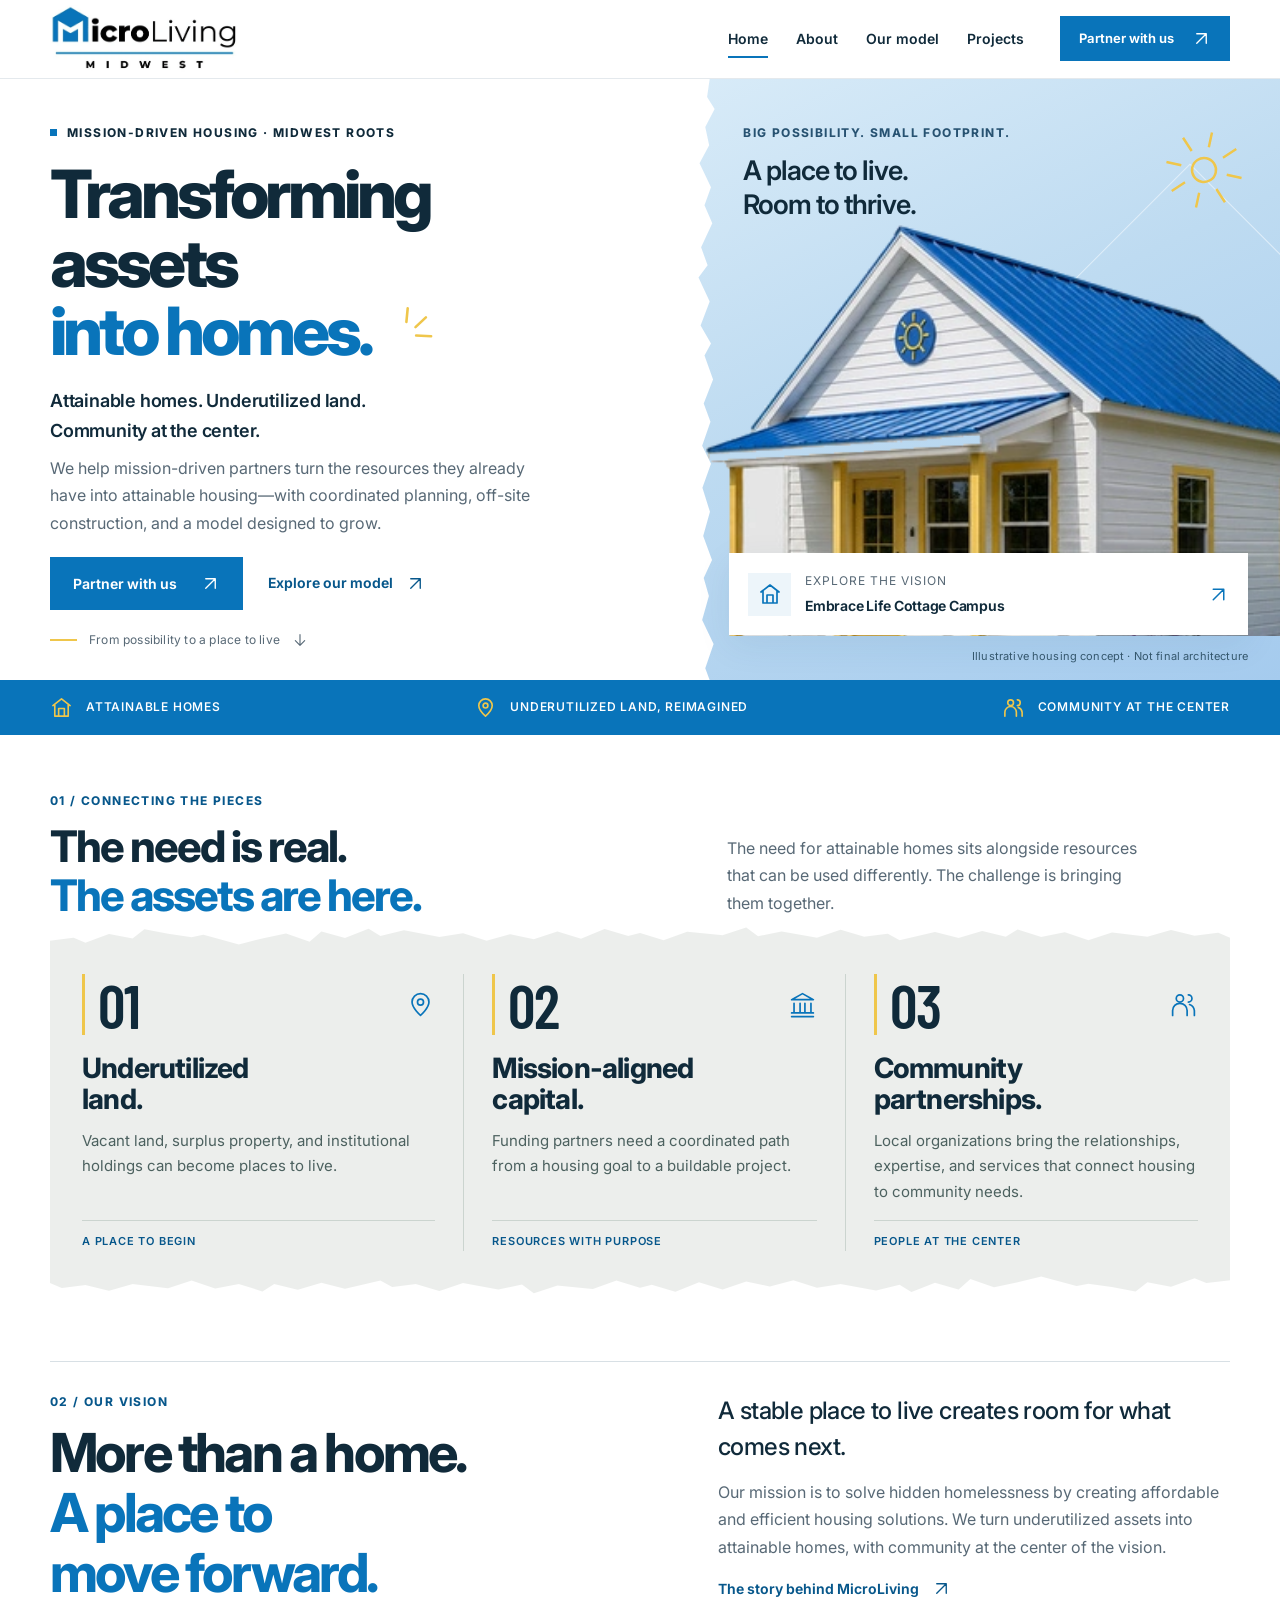
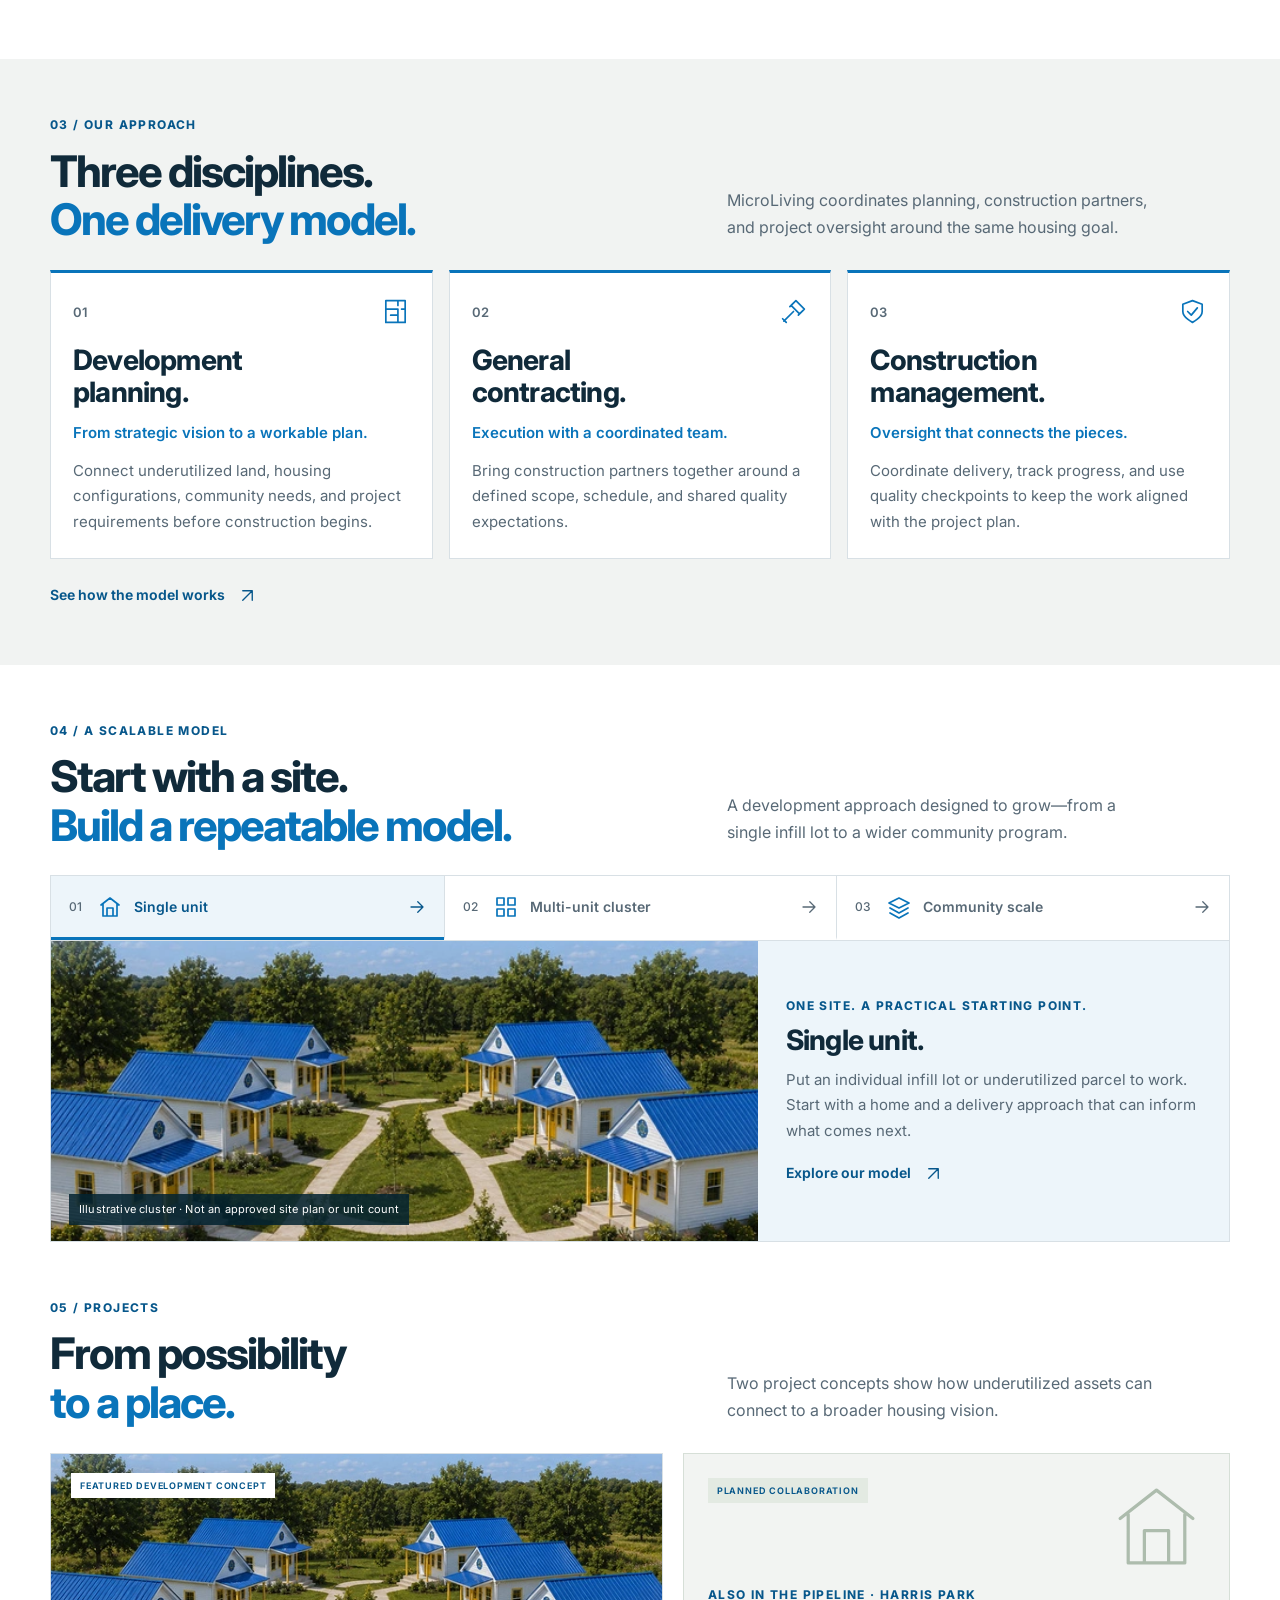
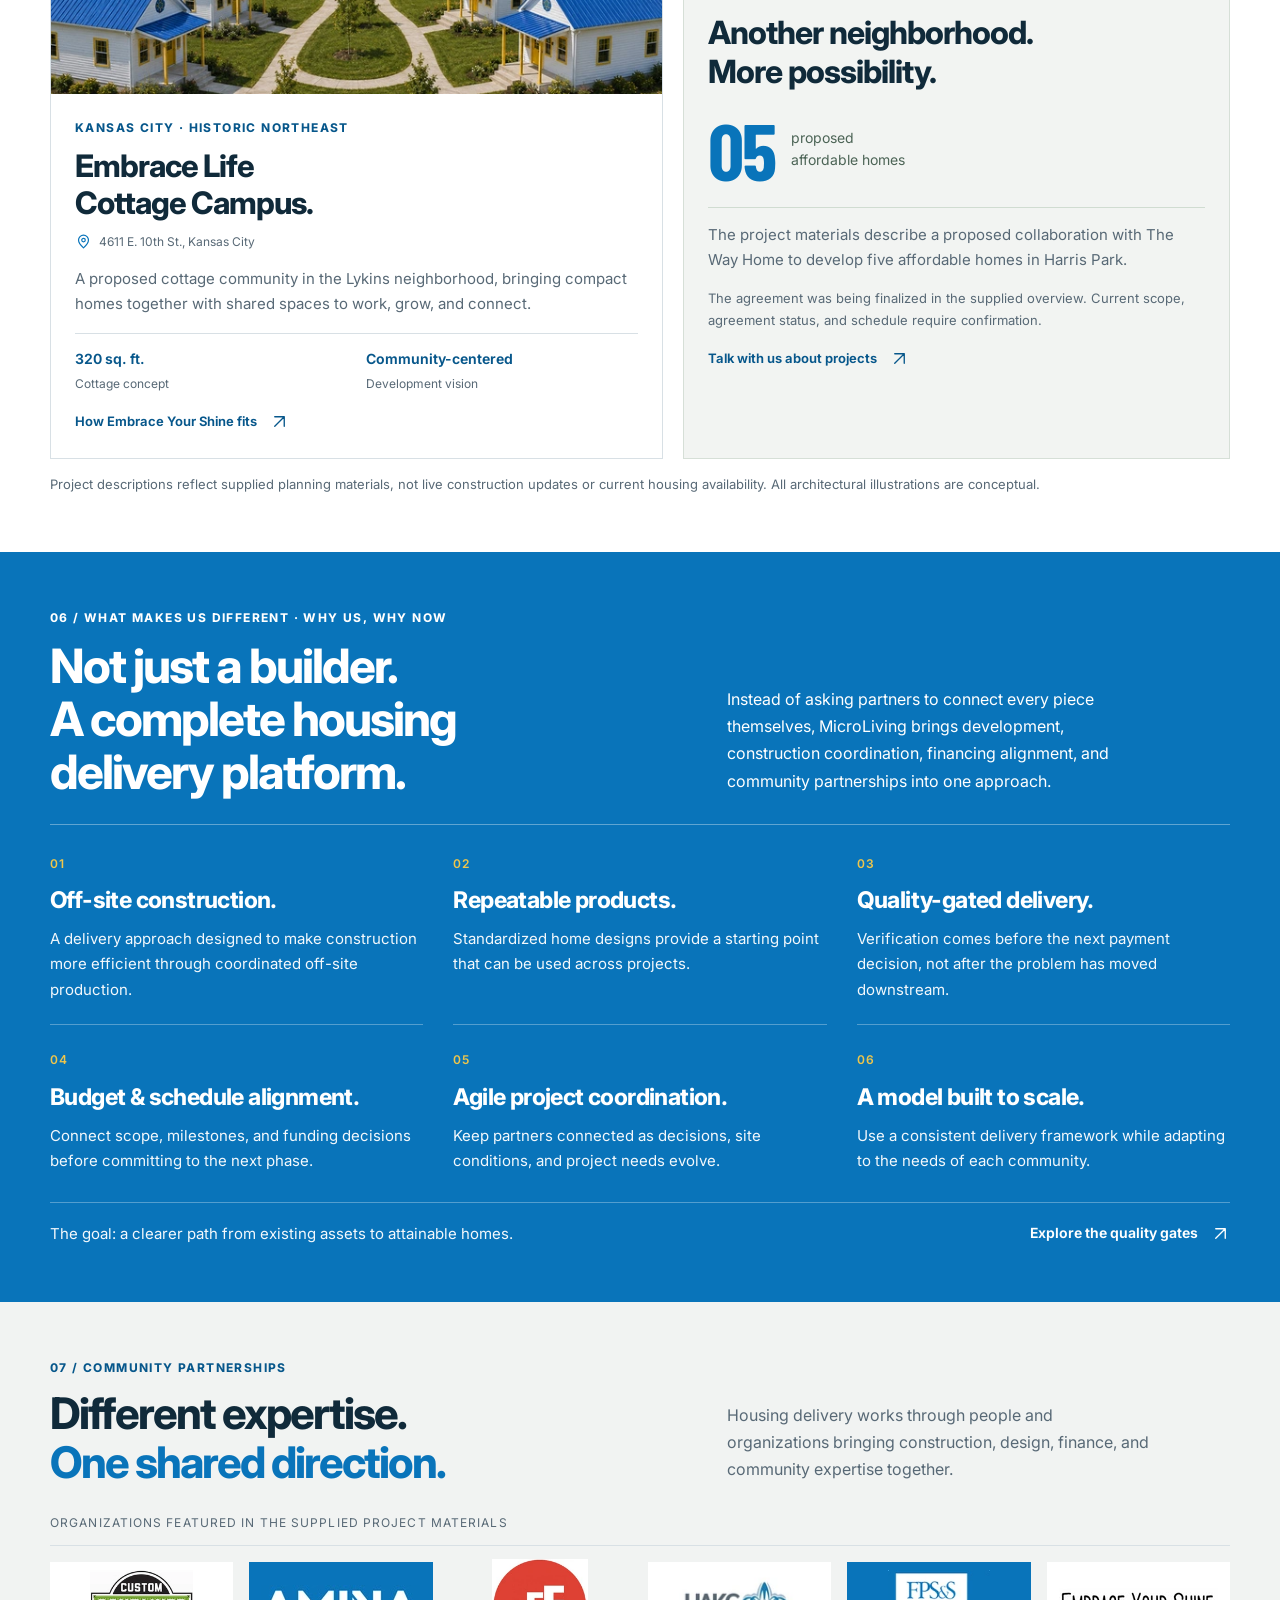
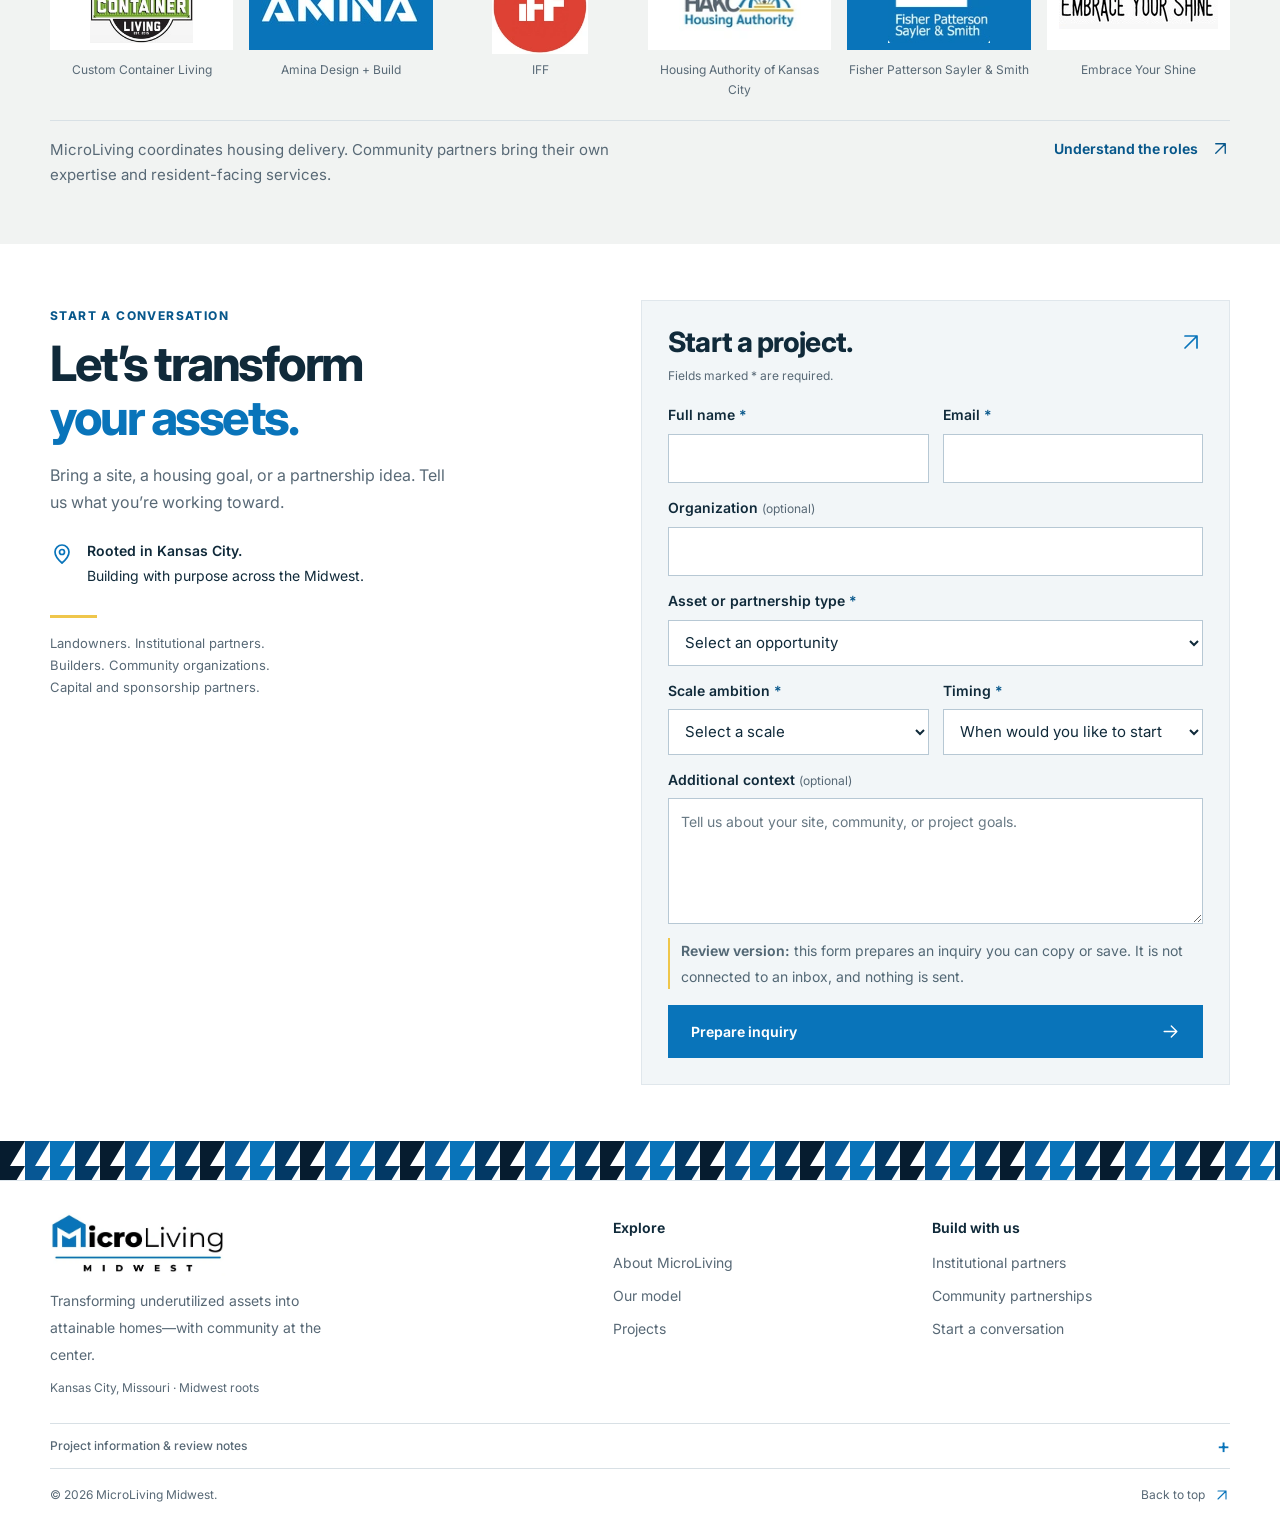
==== commit 14041be5: "Update index.html" ====
--- a/index.html
+++ b/index.html
@@ -1,1215 +1,1693 @@
 <!DOCTYPE html>
 
-<html lang="en">
-<head>
-<meta charset="utf-8"/>
-<meta content="width=device-width,initial-scale=1" name="viewport"/>
-<meta content="#0974ba" name="theme-color"/>
-<meta content="MicroLiving Midwest connects underutilized land, mission-aligned capital, and community partnerships through a coordinated attainable-housing delivery model." name="description"/>
-<meta content="index,follow" name="robots"/>
-<title>
-   MicroLiving Midwest — Transforming Assets Into Homes
-  </title>
-<link href="assets/favicon.svg" rel="icon" type="image/svg+xml"/>
-<link href="https://fonts.googleapis.com" rel="preconnect"/>
-<link crossorigin="" href="https://fonts.gstatic.com" rel="preconnect"/>
-<link href="https://fonts.googleapis.com/css2?family=Barlow+Condensed:wght@500;600;700&amp;family=Inter:wght@400;450;500;600;650;700;750;800;850&amp;display=swap" rel="stylesheet"/>
-<link href="styles.css" rel="stylesheet"/>
-<link href="brand-theme.css" rel="stylesheet"/>
-<link href="tighten.css" rel="stylesheet"/>
-</head>
-<body data-current-page="home" data-standalone="false">
-<a class="skip-link" href="#main">
-   Skip to content
-  </a>
-<svg aria-hidden="true" class="icon-library" xmlns="http://www.w3.org/2000/svg">
-<symbol id="i-arrow" viewbox="0 0 24 24">
-<path d="M4 12h16m-7-7 7 7-7 7">
-</path>
-</symbol>
-<symbol id="i-up-right" viewbox="0 0 24 24">
-<path d="M6 18 18 6M6 6h12v12">
-</path>
-</symbol>
-<symbol id="i-down" viewbox="0 0 24 24">
-<path d="M12 4v16m-7-7 7 7 7-7">
-</path>
-</symbol>
-<symbol id="i-house" viewbox="0 0 24 24">
-<path d="m3 10 9-7 9 7M5 9v12h14V9M9 21v-8h6v8">
-</path>
-</symbol>
-<symbol id="i-pin" viewbox="0 0 24 24">
-<path d="M19 10c0 5-7 11-7 11S5 15 5 10a7 7 0 1 1 14 0Z">
-</path>
-<circle cx="12" cy="10" r="2.5">
-</circle>
-</symbol>
-<symbol id="i-people" viewbox="0 0 24 24">
-<circle cx="9" cy="7" r="3">
-</circle>
-<path d="M3 21v-4a6 6 0 0 1 12 0v4M16 4a3 3 0 0 1 0 6M21 21v-4a6 6 0 0 0-4-5">
-</path>
-</symbol>
-<symbol id="i-plan" viewbox="0 0 24 24">
-<path d="M4 3h16v18H4ZM4 10h10v11M14 3v4M17 10h3M8 15h6">
-</path>
-</symbol>
-<symbol id="i-build" viewbox="0 0 24 24">
-<path d="m4 20 8-8M14 3l7 7-4 4-7-7ZM9 8l4-4M16 15l4-4M3 18l3 3">
-</path>
-</symbol>
-<symbol id="i-shield" viewbox="0 0 24 24">
-<path d="m12 3 8 3v6c0 5-8 9-8 9s-8-4-8-9V6Z">
-</path>
-<path d="m8 12 3 3 5-6">
-</path>
-</symbol>
-<symbol id="i-layers" viewbox="0 0 24 24">
-<path d="m12 3 10 5-10 5L2 8Zm-9 10 9 5 9-5M3 18l9 5 9-5">
-</path>
-</symbol>
-<symbol id="i-finance" viewbox="0 0 24 24">
-<path d="m3 8 9-5 9 5ZM5 11v8M10 11v8M14 11v8M19 11v8M3 22h18M3 19h18">
-</path>
-</symbol>
-<symbol id="i-check" viewbox="0 0 24 24">
-<path d="m5 12 4 4L19 6">
-</path>
-</symbol>
-<symbol id="i-clock" viewbox="0 0 24 24">
-<circle cx="12" cy="12" r="9">
-</circle>
-<path d="M12 7v5l3 2">
-</path>
-</symbol>
-<symbol id="i-mail" viewbox="0 0 24 24">
-<rect height="14" rx="1" width="18" x="3" y="5">
-</rect>
-<path d="m3 6 9 7 9-7">
-</path>
-</symbol>
-<symbol id="i-grid" viewbox="0 0 24 24">
-<rect height="7" width="7" x="3" y="3">
-</rect>
-<rect height="7" width="7" x="14" y="3">
-</rect>
-<rect height="7" width="7" x="3" y="14">
-</rect>
-<rect height="7" width="7" x="14" y="14">
-</rect>
-</symbol>
-<symbol id="i-sun" viewbox="0 0 100 100">
-<path d="M50 2v19M50 79v19M2 50h19M79 50h19M16 16l14 14M70 70l14 14M16 84l14-14M70 30l14-14">
-</path>
-<circle cx="50" cy="50" r="15">
-</circle>
-</symbol>
-</svg>
-<header class="site-header">
-<div class="container nav-wrap">
-<a aria-label="MicroLiving Midwest home" class="brand" href="#home-top">
-<img alt="MicroLiving Midwest" class="" decoding="async" fetchpriority="high" height="160" src="assets/brand-logo.webp" width="445"/>
-</a>
-<button aria-controls="primary-nav" aria-expanded="false" class="menu-toggle" type="button">
-<span class="menu-label">
-      Menu
-     </span>
-<span aria-hidden="true" class="menu-lines">
-</span>
-</button>
-<nav aria-label="Main navigation" class="primary-nav" id="primary-nav">
-<a aria-current="page" data-nav-page="home" href="#home-top">
-      Home
-     </a>
-<a data-nav-page="about" href="about.html">
-      About
-     </a>
-<a data-nav-page="model" href="model.html">
-      Our model
-     </a>
-<a href="#home-projects">
-      Projects
-     </a>
-<a class="button button-blue nav-cta" href="#home-contact">
-      Partner with us
-      <svg aria-hidden="true" class="icon">
-<use href="#i-up-right">
-</use>
-</svg>
-</a>
-</nav>
+<html lang="en"><head><meta charset="utf-8"/><meta content="width=device-width,initial-scale=1" name="viewport"/><meta content="#0974ba" name="theme-color"/><meta content="MicroLiving Midwest connects underutilized land, mission-aligned capital, and community partnerships through a coordinated attainable-housing delivery model." name="description"/><meta content="index,follow" name="robots"/><title>MicroLiving Midwest — Transforming Assets Into Homes</title><link href="[data-uri]" rel="icon" type="image/svg+xml"/><link href="https://fonts.googleapis.com" rel="preconnect"/><link crossorigin="" href="https://fonts.gstatic.com" rel="preconnect"/><link href="https://fonts.googleapis.com/css2?family=Barlow+Condensed:wght@500;600;700&amp;family=Inter:wght@400;450;500;600;650;700;750;800;850&amp;display=swap" rel="stylesheet"/><style>/* MicroLiving Midwest — consolidated website. Shared by all three pages.
+   Palette retained from both supplied designs. No third-party sponsor artwork
+   is used as a MicroLiving brand motif. */
+:root {
+  --blue:#0974ba; --blue-dark:#07578b; --navy:#082e47; --ink:#102a3a;
+  --sky:#c0dcf2; --pale:#edf5fa; --paper:#eceeec; --yellow:#efc64b;
+  --muted:#586976; --line:#d8e0e5; --white:#fff; --max:1180px;
+  --font:'Inter',Arial,Helvetica,sans-serif;
+}
+* { box-sizing:border-box; }
+html { scroll-behavior:smooth; scroll-padding-top:105px; }
+body { margin:0; color:var(--ink); background:var(--white); font:16px/1.7 var(--font); -webkit-font-smoothing:antialiased; }
+body.dialog-open { overflow:hidden; }
+button,input,select,textarea { font:inherit; }
+a { color:inherit; text-decoration:none; }
+button { cursor:pointer; }
+button:disabled { cursor:not-allowed; opacity:.55; }
+img { display:block; max-width:100%; height:auto; }
+svg { display:block; }
+h1,h2,h3,p,figure { margin:0; }
+h1,h2,h3 { font-weight:750; line-height:1.12; }
+h1 { letter-spacing:-3.8px; }
+h2 { font-size:clamp(34px,3.4vw,49px); letter-spacing:-2px; }
+h3 { font-size:25px; letter-spacing:-.8px; }
+p { overflow-wrap:break-word; }
+[hidden] { display:none !important; }
+::selection { background:var(--yellow); color:var(--navy); }
+:focus-visible { outline:3px solid var(--blue); outline-offset:5px; }
+.button:focus-visible,.light-link:focus-visible,.model-hero a:focus-visible { outline-color:var(--yellow); }
+section[id] { scroll-margin-top:105px; }
+.container { width:min(var(--max),calc(100% - 96px)); margin-inline:auto; }
+.section { padding:88px 0; }
+.blue { color:var(--blue); }
+.eyebrow { font-size:11px; font-weight:700; line-height:1.6; letter-spacing:1.6px; text-transform:uppercase; color:var(--blue-dark); }
+.section-heading { margin-bottom:39px; }
+.section-heading h2 { margin-top:17px; }
+.two-col { display:grid; grid-template-columns:1.25fr 1fr; gap:85px; align-items:end; }
+.section-intro { max-width:430px; font-size:16px; line-height:1.8; color:var(--muted); padding-bottom:3px; }
+.section-bottom { margin-top:30px; }
+.section-note { color:var(--muted); font-size:11px; line-height:1.8; margin-top:20px; max-width:1030px; }
+.small-note { font-size:12px !important; line-height:1.75 !important; color:var(--muted); }
+.icon-library { position:absolute; width:0; height:0; overflow:hidden; }
+.icon { width:24px; height:24px; fill:none; stroke:currentColor; stroke-width:1.7; stroke-linecap:round; stroke-linejoin:round; flex-shrink:0; }
+.button { display:inline-flex; justify-content:center; align-items:center; gap:24px; min-height:53px; border:1px solid transparent; padding:14px 22px; font-size:13px; line-height:1.5; font-weight:650; transition:background .18s,transform .18s; border-radius:0; }
+.button .icon { width:19px; height:19px; }
+.button:hover { transform:translateY(-2px); }
+.button-blue { background:var(--blue); color:var(--white); }
+.button-blue:hover { background:var(--blue-dark); }
+.button-outline { background:transparent; border-color:var(--blue); color:var(--blue); }
+.button-outline:hover { background:var(--pale); }
+.button-white { background:var(--white); color:var(--navy); }
+.button-white:hover { background:var(--pale); }
+.text-link { display:inline-flex; align-items:center; gap:13px; font-size:13px; font-weight:650; line-height:1.7; color:var(--blue-dark); }
+.text-link .icon { width:19px; height:19px; transition:transform .18s; }
+.text-link:hover { text-decoration:underline; text-underline-offset:5px; }
+.text-link:hover .icon { transform:translate(2px,-2px); }
+.actions { display:flex; flex-wrap:wrap; align-items:center; gap:25px; }
+.sr-only { position:absolute; width:1px; height:1px; padding:0; margin:-1px; overflow:hidden; clip:rect(0,0,0,0); white-space:nowrap; border:0; }
+.skip-link { position:fixed; left:18px; top:-100px; z-index:100; padding:12px 18px; background:var(--yellow); color:var(--navy); font-weight:700; }
+.skip-link:focus { top:12px; }
+#main:focus { outline:none; }
+/* Navigation */
+.site-header { position:sticky; top:0; z-index:40; background:rgba(255,255,255,.97); border-bottom:1px solid #e4e9ed; }
+.nav-wrap { display:flex; align-items:center; justify-content:space-between; gap:30px; min-height:94px; }
+.brand { width:190px; flex-shrink:0; }
+.primary-nav { display:flex; align-items:center; gap:28px; }
+.primary-nav > a:not(.button) { font-size:13px; font-weight:600; padding:13px 0; position:relative; }
+.primary-nav > a:not(.button)::after { content:''; position:absolute; height:2px; background:var(--blue); left:0; bottom:6px; width:0; transition:width .18s; }
+.primary-nav > a:not(.button):hover::after,.primary-nav > a[aria-current="page"]::after { width:100%; }
+.nav-cta { min-height:45px; font-size:12px; padding:11px 18px; margin-left:8px; gap:18px; }
+.menu-toggle { display:none; align-items:center; gap:12px; padding:12px 0 12px 12px; border:0; background:transparent; color:var(--ink); min-height:44px; font-size:13px; }
+.menu-lines { width:23px; height:15px; border-top:2px solid; border-bottom:2px solid; position:relative; }
+.menu-lines::after { content:''; position:absolute; top:5px; left:0; right:0; border-top:2px solid; }
+.menu-toggle[aria-expanded="true"] .menu-lines { transform:rotate(45deg); height:0; border-bottom:0; }
+.menu-toggle[aria-expanded="true"] .menu-lines::after { top:-2px; transform:rotate(90deg); }
+/* Homepage hero */
+.hero { display:grid; grid-template-columns:54% 46%; min-height:656px; }
+.hero-copy { padding:55px 40px 37px max(48px,calc((100vw - var(--max))/2)); min-width:0; }
+.hero-copy > .eyebrow { display:flex; align-items:center; gap:10px; font-size:10px; letter-spacing:1.35px; margin-bottom:25px; }
+.square { width:7px; height:7px; background:var(--blue); flex-shrink:0; }
+.hero h1 { font-size:clamp(46px,5.2vw,77px); line-height:1.03; font-weight:800; letter-spacing:-4px; }
+.hero h1 span { color:var(--blue); }
+.hero-lead { margin-top:27px; font-size:17px; line-height:1.65; font-weight:600; letter-spacing:-.2px; }
+.hero-description { font-size:14px; line-height:1.85; color:var(--muted); max-width:475px; margin-top:13px; }
+.hero .actions { margin-top:26px; }
+.scroll-note { display:flex; align-items:center; gap:12px; font-size:10px; color:var(--muted); margin-top:29px; letter-spacing:.2px; }
+.scroll-note > span { width:27px; height:2px; background:var(--yellow); }
+.scroll-note .icon { width:16px; height:16px; }
+.hero-visual { position:relative; isolation:isolate; min-width:0; overflow:hidden; background:#d9eaf5; min-height:656px; }
+.hero-visual::before { content:''; position:absolute; left:-1px; top:0; bottom:0; width:23px; background:var(--white); z-index:3; clip-path:polygon(0 0,65% 0,52% 3%,84% 6%,45% 10%,75% 14%,47% 18%,77% 22%,42% 26%,81% 30%,56% 34%,77% 38%,35% 42%,78% 46%,51% 50%,80% 54%,43% 58%,76% 62%,52% 66%,80% 70%,49% 74%,77% 78%,44% 82%,81% 86%,47% 90%,77% 94%,52% 98%,69% 100%,0 100%); }
+.visual-heading { position:relative; z-index:2; margin:54px 30px 0 44px; }
+.visual-heading .eyebrow { font-size:10px; letter-spacing:1.3px; }
+.visual-heading > p:last-child { font-size:27px; letter-spacing:-1px; font-weight:600; line-height:1.25; margin-top:12px; }
+.hero-cottage { position:absolute; width:110%; max-width:none; right:-6%; top:163px; }
+.hero-project-card { position:absolute; bottom:46px; left:38px; right:32px; background:var(--white); display:flex; align-items:center; gap:14px; padding:19px; z-index:4; box-shadow:0 12px 30px #082e470b; transition:transform .18s; }
+.hero-project-card:hover { transform:translateY(-3px); }
+.project-icon { width:43px; height:43px; background:var(--pale); color:var(--blue); display:flex; align-items:center; justify-content:center; flex-shrink:0; }
+.hero-project-card small { display:block; font-size:9px; letter-spacing:1px; color:var(--muted); text-transform:uppercase; line-height:1.5; margin-bottom:5px; }
+.hero-project-card strong { display:block; font-size:13px; font-weight:650; letter-spacing:-.25px; line-height:1.5; }
+.hero-project-card > .icon { margin-left:auto; color:var(--blue); width:21px; height:21px; }
+.concept-caption { font-size:9px; line-height:1.6; letter-spacing:.15px; color:#34576c; }
+.hero-visual > .concept-caption { position:absolute; right:32px; bottom:15px; left:38px; text-align:right; }
+.mission-strip { background:var(--blue); color:var(--white); padding:24px 0; }
+.mission-strip .container { display:flex; justify-content:space-between; align-items:center; gap:25px; }
+.mission-strip span { display:flex; align-items:center; gap:13px; font-size:11px; font-weight:550; letter-spacing:.7px; text-transform:uppercase; }
+.mission-strip .icon { color:var(--yellow); width:23px; height:23px; }
+/* Assets and approach */
+.asset-grid { display:grid; grid-template-columns:repeat(3,minmax(0,1fr)); gap:33px; background:var(--paper); padding:35px 38px 30px; position:relative; }
+.asset-grid::before,.asset-grid::after { content:''; position:absolute; left:0; right:0; height:16px; background:var(--paper); clip-path:polygon(0 70%,4% 40%,8% 65%,12% 25%,16% 55%,20% 70%,24% 35%,28% 63%,32% 22%,36% 58%,40% 31%,44% 62%,48% 40%,52% 71%,56% 37%,60% 58%,64% 22%,68% 67%,72% 39%,76% 62%,80% 24%,84% 58%,88% 34%,92% 69%,96% 38%,100% 65%,100% 100%,0 100%); }
+.asset-grid::before { top:-15px; }
+.asset-grid::after { bottom:-15px; transform:rotate(180deg); }
+.asset-card { min-width:0; display:flex; flex-direction:column; }
+.asset-card + .asset-card { border-left:1px solid #cbd4cf; padding-left:32px; }
+.card-top { display:flex; align-items:center; justify-content:space-between; gap:20px; margin-bottom:28px; }
+.card-top > span { font-size:13px; color:var(--muted); font-weight:600; }
+.card-top .number { font-size:47px; letter-spacing:-2px; line-height:1; font-weight:650; color:var(--ink); border-left:3px solid var(--yellow); padding-left:13px; }
+.card-top .icon { width:29px; height:29px; color:var(--blue); stroke-width:1.4; }
+.asset-card h3 { font-size:28px; }
+.asset-card p { color:#4c615f; font-size:13px; line-height:1.85; margin-top:16px; flex:1; }
+.card-foot { margin-top:24px; padding-top:15px; border-top:1px solid var(--line); color:var(--blue-dark); font-size:10px; text-transform:uppercase; letter-spacing:.8px; font-weight:600; line-height:1.6; }
+.asset-card .card-foot { border-color:#cbd4cf; }
+.vision-section { padding-top:50px; padding-bottom:85px; }
+.vision-grid { display:grid; grid-template-columns:1.18fr 1fr; gap:100px; align-items:center; padding-top:46px; border-top:1px solid var(--line); }
+.vision-grid h2 { margin-top:17px; font-size:clamp(40px,4.2vw,60px); letter-spacing:-2.8px; }
+.vision-copy .large-copy { font-size:24px; line-height:1.5; font-weight:500; letter-spacing:-.6px; color:var(--ink); }
+.vision-copy p { font-size:15px; line-height:1.85; color:var(--muted); }
+.vision-copy p + p { margin-top:20px; }
+.vision-copy .text-link { margin-top:23px; }
+.approach-section,.how-section { background:#f1f4f3; }
+.approach-grid { display:grid; grid-template-columns:repeat(3,minmax(0,1fr)); gap:21px; }
+.approach-card { min-width:0; background:var(--white); border:1px solid var(--line); border-top:3px solid var(--blue); padding:29px 27px 30px; display:flex; flex-direction:column; }
+.approach-card h3 { font-size:28px; line-height:1.15; }
+.approach-card p { font-size:13px; line-height:1.85; color:var(--muted); margin-top:18px; }
+.approach-card .card-subtitle { color:var(--blue-dark); font-size:13px; font-weight:600; margin-top:18px; min-height:48px; }
+.approach-card .card-subtitle + p { margin-top:12px; }
+.approach-card .card-foot { margin-top:auto; padding-top:18px; }
+.how-section .approach-card p { margin-bottom:24px; }
+/* Scale explorer: readable without JavaScript, ARIA tabs when enhanced. */
+.scale-options { display:none; grid-template-columns:repeat(3,minmax(0,1fr)); border:1px solid var(--line); }
+html.js .scale-options { display:grid; }
+.scale-option { display:flex; align-items:center; gap:12px; min-height:82px; text-align:left; background:var(--white); color:var(--muted); padding:20px 22px; border:0; border-bottom:3px solid transparent; font-size:14px; font-weight:600; }
+.scale-option + .scale-option { border-left:1px solid var(--line); }
+.scale-option .scale-step { font-size:10px; font-weight:500; margin-right:4px; color:var(--muted); }
+.scale-option > .icon:first-of-type { color:var(--blue); }
+.scale-option > .icon:last-child { margin-left:auto; width:18px; }
+.scale-option.active { color:var(--blue-dark); background:var(--pale); border-bottom-color:var(--blue); }
+.scale-option:hover { background:var(--pale); }
+.scale-stage { display:grid; grid-template-columns:1.5fr 1fr; background:var(--pale); border:1px solid var(--line); border-top:0; min-height:300px; }
+.scale-art { min-width:0; padding:25px 15px 15px; align-self:center; }
+.scale-art img { width:100%; }
+.scale-art .concept-caption { text-align:center; margin-top:2px; font-size:9px; }
+.scale-panel-wrap { padding:43px 34px 36px 26px; align-self:center; }
+.scale-panel { outline-offset:8px; }
+.scale-panel + .scale-panel { margin-top:25px; }
+.scale-panel .eyebrow { font-size:9px; letter-spacing:1px; }
+.scale-panel h3 { margin-top:13px; font-size:28px; }
+.scale-panel p:not(.eyebrow) { font-size:13px; line-height:1.85; color:var(--muted); margin-top:15px; }
+.scale-panel-wrap > .text-link { margin-top:24px; }
+html.js .scale-panel + .scale-panel { margin-top:0; }
+/* Projects */
+.projects-section { padding-top:10px; }
+.project-grid { display:grid; grid-template-columns:1.12fr 1fr; gap:28px; align-items:stretch; }
+.project-feature { border:1px solid var(--line); min-width:0; }
+.project-feature-art { background:#dcebf4; position:relative; padding:44px 0 8px; overflow:hidden; }
+.project-feature-art img { width:100%; }
+.project-badge { display:inline-flex; align-items:center; padding:6px 9px; font-size:9px; font-weight:650; text-transform:uppercase; letter-spacing:.8px; color:var(--blue-dark); background:var(--white); line-height:1.5; }
+.project-feature-art .project-badge { position:absolute; left:25px; top:21px; }
+.project-body { padding:30px; }
+.project-body > .eyebrow { font-size:10px; letter-spacing:1.2px; }
+.project-body h3 { font-size:31px; letter-spacing:-1px; line-height:1.2; margin-top:14px; }
+.project-body > p:not(.eyebrow):not(.address) { font-size:14px; line-height:1.85; color:var(--muted); margin-top:20px; }
+.address { display:flex; align-items:center; gap:7px; margin-top:14px; font-size:11px; color:var(--muted); }
+.address .icon { width:17px; height:17px; color:var(--blue); }
+.project-facts { display:grid; grid-template-columns:1fr 1fr; gap:20px; margin-top:24px; padding-top:20px; border-top:1px solid var(--line); }
+.project-facts span { font-size:10px; color:var(--muted); }
+.project-facts strong { display:block; color:var(--blue-dark); font-size:14px; line-height:1.5; font-weight:650; margin-bottom:5px; }
+.project-body .text-link { margin-top:26px; font-size:12px; }
+.project-secondary { background:#f2f4f2; border:1px solid #d6dfd7; display:flex; flex-direction:column; min-width:0; }
+.project-secondary-top { position:relative; display:flex; align-items:flex-start; justify-content:space-between; min-height:120px; padding:28px 30px 0; }
+.project-secondary-top .project-badge { background:#e3eae2; }
+.project-outline .icon { width:97px; height:97px; color:#adbcad; stroke-width:.8; }
+.project-secondary .project-body { padding-top:10px; }
+.project-secondary .project-body h3 { font-size:32px; }
+.homes-number { display:flex; align-items:center; gap:22px; margin-top:27px; padding-bottom:26px; border-bottom:1px solid #d0dcd1; }
+.homes-number strong { font-size:84px; line-height:1; font-weight:650; letter-spacing:-5px; color:var(--blue); }
+.homes-number span { font-size:13px; line-height:1.6; color:#4c6456; }
+/* Differentiation */
+.difference-section { background:var(--navy); color:var(--white); }
+.difference-section .eyebrow { color:var(--yellow); font-size:10px; }
+.difference-section h2 { font-size:clamp(35px,3.7vw,53px); }
+.difference-section h2 span { color:#badaf1; }
+.difference-section .section-intro { color:#c2d6e4; }
+.benefits-grid { display:grid; grid-template-columns:repeat(3,minmax(0,1fr)); gap:30px 38px; border-top:1px solid #466478; padding-top:34px; }
+.benefits-grid article { min-width:0; }
+.benefits-grid article > span { font-size:11px; font-weight:600; color:var(--yellow); letter-spacing:1px; }
+.benefits-grid h3 { font-size:22px; letter-spacing:-.6px; line-height:1.3; margin-top:14px; }
+.benefits-grid p { font-size:13px; line-height:1.85; color:#c8dae6; margin-top:14px; }
+.benefits-grid article:nth-child(n+4) { border-top:1px solid #36586d; padding-top:28px; }
+.difference-bottom { display:flex; align-items:center; justify-content:space-between; gap:30px; margin-top:42px; padding-top:26px; border-top:1px solid #466478; }
+.difference-bottom > p { font-size:13px; color:#d1e0e9; }
+.light-link { color:var(--white); }
+/* Partnerships */
+.partner-label { text-transform:uppercase; letter-spacing:1.1px; font-size:9px; color:var(--muted); margin:8px 0 20px; }
+.partner-grid { display:grid; grid-template-columns:repeat(6,minmax(0,1fr)); gap:21px; padding:23px 0 28px; border-block:1px solid var(--line); }
+.partner-logo { display:flex; justify-content:center; align-items:center; height:90px; }
+.partner-logo img { width:auto; height:auto; max-width:130px; max-height:73px; }
+.partner figcaption { text-align:center; font-size:10px; line-height:1.65; color:var(--muted); margin-top:14px; }
+.partnership-footer { display:flex; align-items:center; justify-content:space-between; gap:40px; margin-top:24px; }
+.partnership-footer p { max-width:600px; font-size:13px; color:var(--muted); line-height:1.8; }
+.partnership-footer .text-link { flex-shrink:0; }
+/* Contact */
+.contact-section { background:#f6f8f7; }
+.contact-grid { display:grid; grid-template-columns:1fr 1.1fr; gap:90px; align-items:start; }
+.contact-copy { padding-top:15px; }
+.contact-copy h2 { margin-top:18px; font-size:clamp(40px,3.8vw,54px); letter-spacing:-2.5px; }
+.contact-copy > p:not(.eyebrow) { margin-top:25px; color:var(--muted); font-size:15px; max-width:340px; line-height:1.9; }
+.contact-location { display:flex; align-items:flex-start; gap:13px; font-size:13px; line-height:1.8; margin-top:32px; }
+.contact-location .icon { color:var(--blue); margin-top:4px; }
+.contact-location strong { font-weight:600; }
+.contact-rule { width:47px; height:3px; background:var(--yellow); margin-top:39px; }
+.contact-copy .contact-small { font-size:12px !important; margin-top:20px !important; line-height:2 !important; }
+.inquiry-form { border:1px solid #d6e1e8; padding:31px; background:var(--white); }
+.form-heading { display:flex; align-items:center; justify-content:space-between; gap:20px; }
+.form-heading h3 { font-size:28px; letter-spacing:-.9px; }
+.form-heading .icon { color:var(--blue); }
+.required-note { font-size:10px; color:var(--muted); margin:11px 0 25px; }
+.form-row { display:grid; grid-template-columns:1fr 1fr; gap:16px; }
+.field { margin-bottom:18px; min-width:0; }
+.field label { display:block; font-size:11px; font-weight:600; margin-bottom:7px; line-height:1.6; }
+.field label > span { color:var(--blue-dark); }
+.field label .optional { color:var(--muted); font-weight:400; font-size:10px; }
+.field input,.field select,.field textarea { display:block; width:100%; min-width:0; background:var(--white); border:1px solid #b7c8d4; border-radius:0; padding:11px 12px; font-size:13px; color:var(--ink); line-height:1.7; }
+.field input,.field select { min-height:46px; }
+.field select { padding-right:24px; }
+.field textarea { resize:vertical; }
+.field input:focus,.field textarea:focus,.field select:focus { border-color:var(--blue); }
+.field textarea::placeholder { color:#687984; font-size:12px; }
+.form-notice { font-size:11px; line-height:1.8; color:#536875; padding-left:11px; border-left:2px solid var(--yellow); margin:5px 0 20px; }
+.form-notice strong { font-weight:650; }
+.form-submit { justify-content:space-between; width:100%; }
+.form-status { font-size:12px; line-height:1.8; color:var(--blue-dark); margin-top:13px; }
+.form-status:empty { display:none; }
+.honeypot { position:absolute; left:-9999px; height:0; width:0; overflow:hidden; }
+/* Inner pages */
+.page-hero { padding:68px 0 64px; background:var(--pale); }
+.page-hero-grid { display:grid; grid-template-columns:1.5fr 1fr; gap:83px; align-items:end; }
+.page-hero h1 { font-size:clamp(42px,4.8vw,69px); line-height:1.07; margin-top:23px; }
+.page-hero-lead { font-size:24px; line-height:1.5; letter-spacing:-.55px; margin-top:27px; font-weight:500; }
+.page-hero-description { font-size:16px; line-height:1.9; color:var(--muted); padding-bottom:5px; max-width:390px; }
+.about-hero { border-bottom:1px solid #d9e6ef; }
+.story-grid { display:grid; grid-template-columns:.96fr 1.18fr; gap:90px; align-items:center; }
+.story-photo { position:relative; padding:25px 24px 53px; background:var(--pale); max-width:460px; }
+.story-photo::before { content:''; position:absolute; inset:14px -12px -12px 14px; border:1px solid #c4d8e6; z-index:-1; }
+.story-photo img { width:100%; max-width:412px; }
+.story-photo figcaption { font-size:9px; line-height:1.8; color:var(--muted); margin-top:11px; }
+.photo-note { display:flex; align-items:center; gap:12px; background:var(--blue); color:var(--white); font-size:12px; line-height:1.65; padding:16px 20px; position:relative; margin:20px -36px -39px 23px; max-width:290px; }
+.photo-note .icon { color:var(--yellow); }
+.photo-note strong { font-weight:600; }
+.story-copy h2 { font-size:38px; margin-top:17px; letter-spacing:-1.5px; }
+.story-copy > p:not(.eyebrow) { font-size:14px; line-height:1.9; color:var(--muted); margin-top:19px; }
+.context-stats { margin-top:75px; padding:30px 0; border-block:1px solid var(--line); display:grid; grid-template-columns:1fr 1fr 1fr; gap:50px; align-items:center; }
+.context-heading > p:last-child { font-size:13px; color:var(--muted); margin-top:12px; }
+.context-stat strong { font-size:52px; line-height:1.2; letter-spacing:-2.5px; font-weight:650; color:var(--blue); }
+.context-stat strong > span { font-size:.7em; }
+.context-stat p { font-size:11px; color:var(--muted); line-height:1.8; margin-top:10px; }
+.relationship-section { background:#f1f4f3; }
+.relationship-grid { display:grid; grid-template-columns:1fr 1fr; gap:25px; }
+.relationship-card { padding:31px; background:var(--white); border:1px solid var(--line); border-top:4px solid var(--blue); display:flex; flex-direction:column; align-items:flex-start; }
+.relationship-card.eys { border-top-color:#719078; }
+.role-tag { display:block; color:var(--muted); font-size:10px; text-transform:uppercase; letter-spacing:.8px; line-height:1.6; margin-bottom:21px; }
+.role-logo { width:170px; height:61px; object-fit:contain; object-position:left center; margin-bottom:26px; }
+.eys-logo { width:159px; object-fit:scale-down; }
+.relationship-card h3 { font-size:27px; line-height:1.25; }
+.relationship-card p { font-size:14px; line-height:1.85; color:var(--muted); margin-top:17px; }
+.relationship-note { display:flex; align-items:flex-start; gap:17px; margin-top:26px; padding:25px; background:#e4ece8; }
+.relationship-note .icon { color:var(--blue-dark); margin-top:2px; }
+.relationship-note p { font-size:13px; line-height:1.85; color:#3e5950; }
+.relationship-note strong { color:var(--ink); font-weight:650; }
+.programs { display:grid; grid-template-columns:1fr 1.2fr; gap:70px; margin-top:48px; padding-top:40px; border-top:1px solid #d1dbd5; }
+.programs h3 { font-size:27px; margin-top:15px; line-height:1.3; }
+.programs > div > p:not(.eyebrow) { margin-top:16px; font-size:13px; line-height:1.85; color:var(--muted); }
+.program-details details,.faq-list details { border-bottom:1px solid #cbd9d0; }
+.program-details details:first-child,.faq-list details:first-child { border-top:1px solid #cbd9d0; }
+.program-details summary,.faq-list summary { display:flex; justify-content:space-between; align-items:center; gap:28px; font-size:14px; font-weight:600; line-height:1.7; cursor:pointer; list-style:none; padding:19px 0; }
+summary::-webkit-details-marker { display:none; }
+.program-details summary > span,.faq-list summary > span { color:var(--blue); font-size:21px; font-weight:400; flex-shrink:0; transition:transform .18s; }
+details[open] > summary > span { transform:rotate(45deg); }
+.program-details details > p,.faq-list details > p { padding:0 25px 22px 0; font-size:13px; line-height:1.85; color:var(--muted); }
+.people-grid { display:grid; grid-template-columns:1.3fr 1fr; gap:80px; align-items:start; }
+.people-grid h2 { margin-top:17px; font-size:39px; letter-spacing:-1.6px; }
+.founder { display:flex; align-items:center; gap:24px; margin-top:31px; }
+.founder img { width:110px; height:auto; }
+.founder h3 { font-size:22px; line-height:1.4; letter-spacing:-.5px; }
+.founder p { font-size:12px; color:var(--muted); margin-top:7px; }
+.founder span { display:block; font-size:11px; color:var(--blue-dark); margin-top:5px; }
+.sponsor-card { padding:30px; border:1px solid var(--line); background:var(--pale); }
+.sponsor-card h3 { font-size:27px; line-height:1.25; margin-top:17px; }
+.sponsor-card p:not(.eyebrow) { font-size:13px; color:var(--muted); margin-top:17px; line-height:1.85; }
+.sponsor-card .text-link { margin-top:23px; }
+.page-cta { background:var(--blue); color:var(--white); padding:56px 0; }
+.page-cta .container { display:flex; align-items:center; justify-content:space-between; gap:50px; }
+.page-cta .eyebrow { color:var(--white); font-size:10px; }
+.page-cta h2 { margin-top:16px; font-size:40px; letter-spacing:-1.6px; }
+.page-cta .button { flex-shrink:0; }
+/* Our model */
+.model-hero { background:var(--navy); color:var(--white); padding:60px 0 66px; position:relative; overflow:hidden; }
+.model-hero::after { content:''; position:absolute; width:350px; height:350px; right:-205px; top:110px; border:1px solid #38596f; transform:rotate(45deg); pointer-events:none; }
+.model-hero .eyebrow { color:var(--yellow); }
+.model-hero .page-hero-grid { align-items:center; }
+.model-hero h1 { margin-top:23px; font-size:clamp(43px,4.65vw,67px); }
+.model-hero h1 span { color:#badaf1; }
+.model-hero-copy { padding-top:22px; position:relative; z-index:1; }
+.model-hero-copy > p:first-child { font-size:24px; line-height:1.5; letter-spacing:-.7px; }
+.model-hero-copy > p + p { font-size:15px; color:#c7d8e5; line-height:1.9; margin-top:20px; }
+.model-hero-copy .actions { gap:25px; margin-top:25px; }
+.model-hero-copy .text-link { font-size:12px; }
+.model-disciplines { display:grid; grid-template-columns:1fr 1.6fr; gap:65px; border-top:1px solid #c9d7ce; margin-top:43px; padding-top:37px; }
+.model-disciplines h3 { margin-top:17px; font-size:28px; line-height:1.3; }
+.model-disciplines ul { display:grid; grid-template-columns:1fr 1fr; gap:20px 27px; padding:0; margin:0; list-style:none; }
+.model-disciplines li { display:flex; align-items:flex-start; gap:13px; font-size:12px; line-height:1.8; }
+.model-disciplines .icon { color:var(--blue); width:23px; height:23px; margin-top:1px; }
+.quality-flow { display:grid; grid-template-columns:1fr 35px 1fr 35px 1.08fr; gap:15px; align-items:center; margin-top:46px; }
+.quality-intake,.quality-review { align-self:stretch; padding:30px 23px; background:var(--pale); border:1px solid #c9dce9; display:flex; flex-direction:column; justify-content:center; position:relative; }
+.flow-number { color:var(--blue-dark); font-size:12px; font-weight:600; margin-bottom:35px; }
+.quality-review { background:var(--navy); color:var(--white); border-color:var(--navy); }
+.quality-review .flow-number { color:var(--yellow); }
+.quality-review > .icon { position:absolute; top:28px; right:24px; color:var(--yellow); width:28px; height:28px; }
+.quality-flow h3 { font-size:23px; letter-spacing:-.7px; line-height:1.25; }
+.quality-flow p { font-size:12px; line-height:1.85; color:var(--muted); margin-top:16px; }
+.quality-review p { color:#c6d8e5; }
+.flow-arrow { display:flex; justify-content:center; color:var(--blue); }
+.quality-decisions { display:grid; gap:16px; }
+.decision { padding:24px; border:1px solid #c2d4c5; background:#edf4ed; }
+.decision > span { color:#365e42; font-size:10px; font-weight:700; letter-spacing:1px; }
+.decision h3 { font-size:20px; margin-top:11px; }
+.decision p { margin-top:12px; color:#526c59; }
+.decision.no-go { background:#fbf5e8; border-color:#e4d5b0; }
+.decision.no-go > span { color:#725818; }
+.decision.no-go p { color:#786542; }
+.institutional-section { background:var(--pale); }
+.customer-grid { display:grid; grid-template-columns:repeat(4,minmax(0,1fr)); border-left:1px solid #c7d9e6; border-top:1px solid #c7d9e6; }
+.customer-card { padding:27px 23px; border-right:1px solid #c7d9e6; border-bottom:1px solid #c7d9e6; background:#fff; min-width:0; }
+.customer-card > span { font-size:11px; font-weight:600; color:var(--blue); letter-spacing:1px; }
+.customer-card h3 { font-size:22px; line-height:1.3; margin-top:23px; letter-spacing:-.7px; }
+.customer-card p { font-size:12px; line-height:1.85; color:var(--muted); margin-top:16px; }
+.customer-cta { background:var(--blue); color:var(--white); padding:28px 23px; display:flex; flex-direction:column; align-items:flex-start; }
+.customer-cta .eyebrow { color:var(--white); }
+.customer-cta h3 { font-size:25px; line-height:1.25; margin-top:20px; }
+.customer-cta .text-link { font-size:11px; margin-top:auto; padding-top:25px; gap:8px; }
+.faq-grid { display:grid; grid-template-columns:1fr 1.15fr; gap:80px; align-items:start; }
+.faq-grid h2 { margin-top:17px; font-size:39px; letter-spacing:-1.6px; }
+.faq-grid > div > .text-link { margin-top:28px; }
+.faq-list details { border-color:var(--line); }
+.faq-list summary { font-size:14px; }
+/* Footer */
+.footer-pattern { height:33px; background:repeating-linear-gradient(125deg,#082e47 0 24px,#07578b 24px 48px,#0974ba 48px 72px,#c0dcf2 72px 96px); }
+.footer-content { display:grid; grid-template-columns:1.9fr 1fr 1.1fr; gap:70px; padding:43px 0 36px; }
+.footer-about { max-width:370px; }
+.footer-brand { display:block; width:177px; }
+.footer-about p { font-size:12px; line-height:1.9; color:var(--muted); margin-top:18px; max-width:300px; }
+.footer-about > span { display:block; color:var(--muted); font-size:10px; margin-top:16px; }
+.footer-column { display:flex; flex-direction:column; align-items:flex-start; gap:12px; padding-top:9px; }
+.footer-column h2 { font-size:12px; font-weight:650; line-height:1.5; letter-spacing:0; margin-bottom:9px; }
+.footer-column a { font-size:11px; line-height:1.8; color:var(--muted); }
+.footer-column a:hover { color:var(--blue); text-decoration:underline; text-underline-offset:4px; }
+.project-notes { border-top:1px solid var(--line); border-bottom:1px solid var(--line); }
+.project-notes summary { display:flex; align-items:center; justify-content:space-between; gap:20px; list-style:none; padding:15px 0; cursor:pointer; font-size:10px; font-weight:500; color:var(--muted); }
+.project-notes summary > span { font-size:20px; color:var(--blue); line-height:1; }
+.project-notes > div { padding:0 0 20px; max-width:1010px; }
+.project-notes p { font-size:11px; line-height:1.8; color:var(--muted); margin-top:12px; }
+.footer-bottom { display:flex; align-items:center; justify-content:space-between; gap:20px; padding:21px 0 26px; font-size:10px; color:var(--muted); }
+.footer-bottom a { display:flex; align-items:center; gap:9px; }
+.footer-bottom .icon { width:16px; height:16px; color:var(--blue); }
+/* Local inquiry preview */
+.inquiry-dialog { width:min(660px,calc(100% - 32px)); max-height:calc(100dvh - 40px); overflow:auto; border:0; color:var(--ink); padding:30px; box-shadow:0 24px 90px #082e4733; }
+.inquiry-dialog::backdrop { background:#082e47b8; }
+.dialog-heading { display:flex; align-items:center; justify-content:space-between; gap:20px; margin-bottom:11px; }
+.dialog-close { width:44px; height:44px; display:flex; justify-content:center; align-items:center; font-size:29px; background:var(--pale); color:var(--ink); border:0; }
+.inquiry-dialog h2 { font-size:32px; letter-spacing:-1.2px; }
+.inquiry-dialog > p { font-size:13px; line-height:1.85; color:var(--muted); margin-top:15px; }
+.inquiry-dialog textarea { display:block; width:100%; margin:20px 0; padding:16px; min-height:190px; border:1px solid #bcceda; background:#f7fafb; resize:vertical; color:var(--ink); font-size:12px; line-height:1.8; }
+.dialog-actions { display:flex; gap:12px; flex-wrap:wrap; }
+.dialog-actions .button { min-height:45px; font-size:11px; padding:11px 14px; gap:12px; }
+.dialog-status { min-height:18px; font-size:11px !important; color:var(--blue-dark) !important; }
+/* Responsive layout */
+@media (min-width:1600px) {
+ .hero { grid-template-columns:54% 46%; }
+ .hero-copy { padding-top:67px; padding-bottom:46px; }
+ .hero-visual { min-height:700px; }
+ .hero-cottage { width:min(98%,790px); top:130px; right:3%; }
+ .visual-heading { margin-top:63px; }
+}
+@media (max-width:1199px) {
+ .container { width:calc(100% - 72px); }
+ .hero-copy { padding-left:36px; padding-right:33px; }
+ .primary-nav { gap:23px; }
+ .brand { width:175px; }
+ .hero h1 { letter-spacing:-3.4px; }
+ .hero-lead { font-size:16px; }
+ .hero-description { font-size:13px; }
+ .hero .actions { gap:20px; }
+ .hero .button { font-size:12px; padding:13px 16px; gap:14px; }
+ .hero .text-link { font-size:12px; }
+ .hero-cottage { top:183px; width:113%; right:-8%; }
+ .hero-project-card { left:33px; right:25px; padding:17px; gap:11px; }
+ .hero-project-card strong { font-size:12px; }
+ .two-col { gap:55px; }
+ .asset-grid { padding:33px 28px; gap:24px; }
+ .asset-card + .asset-card { padding-left:24px; }
+ .asset-card h3 { font-size:25px; }
+ .vision-grid { gap:65px; }
+ .approach-card { padding:27px 23px; }
+ .approach-card h3 { font-size:25px; }
+ .scale-option { padding:18px; gap:10px; font-size:13px; }
+ .scale-option .scale-step { margin:0; }
+ .scale-stage { grid-template-columns:1.3fr 1fr; }
+ .scale-panel-wrap { padding:35px 26px 30px 12px; }
+ .project-body { padding:27px; }
+ .project-secondary .project-body h3 { font-size:29px; }
+ .benefits-grid { gap:28px 31px; }
+ .partner-grid { gap:16px; }
+ .partner-logo img { max-width:115px; }
+ .contact-grid { gap:62px; }
+ .inquiry-form { padding:28px; }
+ .form-row { gap:13px; }
+ .page-hero-grid { gap:58px; }
+ .story-grid { gap:65px; }
+ .story-copy h2 { font-size:33px; }
+ .people-grid { gap:60px; }
+ .people-grid h2,.faq-grid h2 { font-size:35px; }
+ .context-stats { gap:35px; }
+ .model-disciplines { gap:40px; }
+ .quality-flow { grid-template-columns:1fr 23px 1fr 23px 1.1fr; gap:10px; }
+ .quality-intake,.quality-review { padding:27px 21px; }
+ .quality-flow h3 { font-size:21px; }
+ .decision { padding:21px; }
+ .decision h3 { font-size:19px; }
+ .customer-card { padding:25px 20px; }
+ .customer-card h3 { font-size:20px; }
+ .customer-cta { padding:25px 20px; }
+ .customer-cta h3 { font-size:23px; }
+ .footer-content { gap:50px; }
+}
+@media (max-width:980px) {
+ .container { width:calc(100% - 56px); }
+ .section { padding:72px 0; }
+ .nav-wrap { min-height:85px; gap:20px; }
+ .brand { width:162px; }
+ .primary-nav { gap:18px; }
+ .primary-nav > a:not(.button) { font-size:12px; }
+ .nav-cta { padding:11px 13px; gap:11px; margin-left:0; font-size:11px; }
+ .hero { min-height:637px; }
+ .hero-copy { padding:43px 25px 30px 28px; }
+ .hero-copy > .eyebrow { font-size:8px; letter-spacing:1px; gap:8px; }
+ .hero h1 { font-size:5.25vw; letter-spacing:-2.8px; }
+ .hero-lead { font-size:15px; }
+ .hero-description { font-size:13px; }
+ .hero .actions { align-items:flex-start; flex-direction:column; gap:18px; margin-top:24px; }
+ .scroll-note { font-size:9px; margin-top:24px; }
+ .hero-visual { min-height:637px; }
+ .visual-heading { margin:45px 25px 0 36px; }
+ .visual-heading .eyebrow { font-size:8px; }
+ .visual-heading > p:last-child { font-size:24px; }
+ .hero-cottage { top:217px; width:120%; right:-14%; }
+ .hero-project-card { left:28px; right:20px; gap:9px; padding:16px 13px; }
+ .hero-project-card strong { font-size:10px; }
+ .hero-project-card small { font-size:8px; }
+ .project-icon { width:34px; height:34px; }
+ .hero-project-card > .icon { width:18px; height:18px; }
+ .hero-visual > .concept-caption { left:28px; right:20px; font-size:8px; }
+ .mission-strip span { font-size:9px; gap:10px; letter-spacing:.5px; }
+ .mission-strip .icon { width:20px; height:20px; }
+ .two-col { gap:40px; }
+ .section-intro { font-size:14px; }
+ .asset-grid { padding:27px 24px; gap:20px; }
+ .asset-card + .asset-card { padding-left:20px; }
+ .asset-card h3 { font-size:23px; }
+ .asset-card p { font-size:12px; }
+ .card-top .number { font-size:42px; }
+ .card-foot { font-size:8px; }
+ .vision-section { padding-top:25px; }
+ .vision-grid { gap:50px; padding-top:36px; }
+ .vision-grid h2 { font-size:40px; letter-spacing:-1.7px; }
+ .vision-copy .large-copy { font-size:21px; }
+ .vision-copy p { font-size:13px; }
+ .approach-grid { gap:17px; }
+ .approach-card { padding:25px 20px; }
+ .approach-card h3 { font-size:23px; }
+ .approach-card p,.approach-card .card-subtitle { font-size:12px; }
+ .scale-option { font-size:12px; gap:9px; padding:17px 13px; }
+ .scale-option > .icon:last-child { display:none; }
+ .scale-stage { grid-template-columns:1.2fr 1fr; }
+ .scale-panel h3 { font-size:25px; }
+ .scale-panel p:not(.eyebrow) { font-size:12px; }
+ .scale-panel .eyebrow { font-size:8px; }
+ .scale-panel-wrap { padding-right:23px; }
+ .projects-section { padding-top:8px; }
+ .project-grid { gap:23px; }
+ .project-body { padding:23px; }
+ .project-body h3,.project-secondary .project-body h3 { font-size:26px; }
+ .project-body > p:not(.eyebrow):not(.address) { font-size:13px; }
+ .project-body .small-note { font-size:11px !important; }
+ .project-facts { gap:13px; }
+ .project-facts strong { font-size:12px; }
+ .project-facts span { font-size:9px; }
+ .project-feature-art .project-badge { left:22px; }
+ .project-secondary-top { padding:24px 23px 0; }
+ .project-outline .icon { width:78px; height:78px; }
+ .homes-number strong { font-size:73px; }
+ .homes-number { gap:18px; }
+ .benefits-grid h3 { font-size:20px; }
+ .benefits-grid p { font-size:12px; }
+ .difference-bottom { align-items:flex-start; }
+ .difference-bottom > p { max-width:430px; font-size:12px; }
+ .difference-bottom .text-link { font-size:11px; flex-shrink:0; }
+ .partner-grid { gap:13px; }
+ .partner-logo img { max-width:95px; max-height:65px; }
+ .partner figcaption { font-size:9px; }
+ .partnership-footer p { font-size:12px; }
+ .partnership-footer .text-link { font-size:12px; }
+ .contact-grid { gap:45px; }
+ .contact-copy h2 { font-size:40px; letter-spacing:-1.8px; }
+ .contact-copy > p:not(.eyebrow) { font-size:14px; }
+ .inquiry-form { padding:24px; }
+ .form-row { grid-template-columns:1fr; gap:0; }
+ .page-hero { padding:54px 0; }
+ .page-hero-grid { gap:44px; }
+ .page-hero h1 { font-size:47px; letter-spacing:-2.3px; }
+ .page-hero-description { font-size:14px; }
+ .page-hero-lead { font-size:22px; }
+ .story-grid { gap:48px; }
+ .story-copy h2 { font-size:29px; }
+ .story-copy > p:not(.eyebrow) { font-size:13px; }
+ .story-photo { padding:23px 20px 44px; }
+ .photo-note { margin-left:6px; }
+ .context-stats { margin-top:55px; gap:30px; }
+ .context-stat strong { font-size:44px; }
+ .context-heading > p:last-child { font-size:12px; }
+ .relationship-card { padding:27px; }
+ .relationship-card h3 { font-size:25px; }
+ .relationship-card p { font-size:13px; }
+ .programs { gap:45px; }
+ .programs h3 { font-size:25px; }
+ .people-grid { gap:44px; }
+ .people-grid h2 { font-size:31px; }
+ .sponsor-card { padding:26px; }
+ .sponsor-card h3 { font-size:25px; }
+ .founder { gap:17px; }
+ .founder img { width:95px; }
+ .founder h3 { font-size:19px; }
+ .model-hero h1 { font-size:47px; }
+ .model-hero-copy > p:first-child { font-size:21px; }
+ .model-hero-copy > p + p { font-size:13px; }
+ .model-hero-copy .actions { gap:15px; }
+ .model-disciplines { grid-template-columns:1fr 1.65fr; gap:35px; }
+ .model-disciplines h3 { font-size:25px; }
+ .model-disciplines ul { gap:19px; }
+ .model-disciplines li { font-size:11px; gap:10px; }
+ .quality-flow { grid-template-columns:1fr 20px 1fr; gap:18px; }
+ .quality-flow > .flow-arrow:nth-child(4) { display:none; }
+ .quality-decisions { grid-column:1/-1; grid-template-columns:1fr 1fr; gap:23px; margin-top:7px; }
+ .quality-flow h3 { font-size:24px; }
+ .decision h3 { font-size:21px; }
+ .customer-grid { grid-template-columns:repeat(2,minmax(0,1fr)); }
+ .customer-card { padding:27px; }
+ .customer-card h3 { font-size:23px; }
+ .customer-card p { font-size:13px; }
+ .customer-cta { padding:27px; }
+ .customer-cta h3 { font-size:25px; }
+ .faq-grid { gap:47px; }
+ .faq-grid h2 { font-size:33px; }
+ .faq-list summary { font-size:13px; }
+ .page-cta h2 { font-size:35px; }
+ .footer-content { gap:37px; grid-template-columns:1.5fr 1fr 1.1fr; }
+}
+@media (max-width:800px) {
+ html { scroll-padding-top:95px; }
+ section[id] { scroll-margin-top:95px; }
+ .nav-wrap { flex-wrap:wrap; min-height:82px; }
+ .primary-nav { width:100%; flex-wrap:wrap; justify-content:space-between; padding-bottom:18px; }
+ html.js .menu-toggle { display:flex; }
+ html.js .primary-nav { display:none; position:absolute; left:28px; right:28px; top:81px; width:auto; padding:23px; border:1px solid var(--line); box-shadow:0 16px 35px #082e471c; background:var(--white); flex-direction:column; align-items:stretch; gap:0; }
+ html.js .primary-nav.is-open { display:flex; }
+ html.js .primary-nav > a:not(.button) { padding:13px 0; font-size:13px; }
+ html.js .primary-nav > a:not(.button)::after { bottom:8px; width:0; }
+ html.js .primary-nav > a[aria-current="page"] { color:var(--blue); }
+ .nav-cta { margin-top:12px; font-size:12px; min-height:46px; }
+ .hero { grid-template-columns:1fr; min-height:0; }
+ .hero-copy { padding:41px 28px 35px; }
+ .hero-copy > .eyebrow { font-size:10px; margin-bottom:24px; }
+ .hero h1 { font-size:64px; letter-spacing:-3.4px; }
+ .hero-lead { font-size:18px; }
+ .hero-description { font-size:14px; max-width:535px; }
+ .hero .actions { flex-direction:row; align-items:center; gap:24px; }
+ .hero .button,.hero .text-link { font-size:13px; }
+ .hero-visual { min-height:445px; }
+ .hero-visual::before { width:auto; height:17px; inset:-1px -1px auto -1px; clip-path:polygon(0 0,100% 0,100% 65%,96% 38%,92% 69%,88% 34%,84% 58%,80% 24%,76% 62%,72% 39%,68% 67%,64% 22%,60% 58%,56% 37%,52% 71%,48% 40%,44% 62%,40% 31%,36% 58%,32% 22%,28% 63%,24% 35%,20% 70%,16% 55%,12% 25%,8% 65%,4% 40%,0 70%); }
+ .visual-heading { margin:37px 30px 0; }
+ .visual-heading .eyebrow { font-size:9px; }
+ .hero-cottage { width:580px; max-width:85%; right:1%; top:24px; }
+ .hero-project-card { left:28px; right:28px; bottom:42px; padding:17px; }
+ .hero-project-card strong { font-size:13px; }
+ .hero-project-card small { font-size:9px; }
+ .project-icon { width:40px; height:40px; }
+ .hero-visual > .concept-caption { font-size:9px; bottom:13px; right:28px; }
+ .page-hero h1 { font-size:43px; }
+ .page-hero-grid { grid-template-columns:1.4fr 1fr; gap:32px; }
+ .model-hero h1 { font-size:42px; }
+ .model-hero-copy > p:first-child { font-size:19px; }
+ .model-hero-copy .actions { flex-direction:column; align-items:flex-start; }
+ .partner-grid { grid-template-columns:repeat(3,minmax(0,1fr)); gap:22px; }
+ .partner-logo img { max-width:130px; max-height:72px; }
+}
+@media (max-width:700px) {
+ .container { width:calc(100% - 44px); }
+ .section { padding:57px 0; }
+ h2 { font-size:34px; letter-spacing:-1.4px; }
+ .eyebrow { font-size:9px; letter-spacing:1.3px; }
+ .section-heading { margin-bottom:31px; }
+ .section-heading h2 { margin-top:15px; }
+ .two-col { grid-template-columns:1fr; gap:22px; }
+ .section-intro { max-width:490px; font-size:14px; line-height:1.85; }
+ .nav-wrap { min-height:79px; }
+ .brand { width:155px; }
+ html.js .primary-nav { top:78px; left:22px; right:22px; }
+ .hero-copy { padding:33px 22px 31px; }
+ .hero-copy > .eyebrow { font-size:8px; letter-spacing:1px; margin-bottom:22px; }
+ .hero h1 { font-size:clamp(37px,10.7vw,62px); letter-spacing:-2.3px; line-height:1.03; }
+ .hero-lead { font-size:15px; margin-top:24px; line-height:1.75; }
+ .hero-description { font-size:13px; line-height:1.9; margin-top:12px; }
+ .hero .actions { gap:19px; margin-top:25px; }
+ .hero .button { padding:13px 16px; min-height:49px; font-size:12px; gap:16px; }
+ .hero .text-link { font-size:12px; gap:8px; }
+ .scroll-note { font-size:9px; margin-top:25px; }
+ .hero-visual { min-height:420px; }
+ .visual-heading { margin:33px 25px 0; }
+ .visual-heading .eyebrow { font-size:8px; letter-spacing:1px; }
+ .visual-heading > p:last-child { font-size:23px; margin-top:11px; }
+ .hero-cottage { top:81px; width:112%; max-width:540px; right:-7%; }
+ .hero-project-card { left:22px; right:22px; bottom:42px; padding:16px; gap:10px; }
+ .hero-project-card strong { font-size:11px; }
+ .hero-project-card small { font-size:8px; }
+ .project-icon { width:35px; height:35px; }
+ .hero-project-card > .icon { width:18px; height:18px; }
+ .hero-visual > .concept-caption { left:22px; right:22px; bottom:15px; font-size:8px; }
+ .mission-strip { padding:22px 0; }
+ .mission-strip .container { flex-wrap:wrap; justify-content:center; gap:14px 22px; }
+ .mission-strip span { font-size:8px; gap:8px; letter-spacing:.6px; }
+ .mission-strip .icon { width:18px; height:18px; }
+ .asset-grid { grid-template-columns:1fr; padding:20px 24px; gap:0; margin-top:43px; }
+ .asset-card { display:grid; grid-template-columns:58px 1fr; gap:0 18px; padding:22px 0; }
+ .asset-card + .asset-card { border-left:0; border-top:1px solid #cbd4cf; padding-left:0; }
+ .asset-card .card-top { grid-column:1; grid-row:1/4; flex-direction:column; justify-content:flex-start; align-items:flex-start; gap:18px; margin:0; }
+ .asset-card .number { font-size:36px; padding-left:9px; border-left-width:3px; letter-spacing:-1.6px; }
+ .asset-card .card-top .icon { width:24px; height:24px; margin-left:13px; }
+ .asset-card h3 { grid-column:2; font-size:25px; }
+ .asset-card h3 br { display:none; }
+ .asset-card p { grid-column:2; font-size:12px; line-height:1.85; margin-top:13px; }
+ .asset-card .card-foot { grid-column:2; margin-top:17px; padding:0; border:0; font-size:8px; }
+ .vision-section { padding-top:24px; }
+ .vision-grid { grid-template-columns:1fr; gap:26px; padding-top:32px; }
+ .vision-grid h2 { font-size:39px; letter-spacing:-1.6px; line-height:1.14; }
+ .vision-copy .large-copy { font-size:22px; line-height:1.5; max-width:450px; }
+ .vision-copy p { font-size:14px; line-height:1.9; }
+ .vision-copy p + p { margin-top:16px; }
+ .approach-grid { grid-template-columns:1fr; gap:19px; }
+ .approach-card { padding:27px; }
+ .approach-card .card-top { margin-bottom:22px; }
+ .approach-card h3 { font-size:29px; }
+ .approach-card h3 br { display:none; }
+ .approach-card p { font-size:13px; }
+ .approach-card .card-subtitle { font-size:13px; min-height:0; margin-top:16px; }
+ .approach-card .card-subtitle + p { margin-top:13px; }
+ .section-bottom { margin-top:23px; }
+ .scale-options { grid-template-columns:1fr; }
+ .scale-option { min-height:61px; font-size:13px; gap:13px; padding:15px 18px; border-bottom:0; border-left:3px solid transparent; }
+ .scale-option + .scale-option { border-top:1px solid var(--line); border-left:3px solid transparent; }
+ .scale-option.active { border-bottom:0; border-left:3px solid var(--blue); }
+ .scale-option .scale-step { font-size:10px; }
+ .scale-option > .icon:last-child { display:block; }
+ .scale-stage { grid-template-columns:1fr; }
+ .scale-art { padding:15px 8px 8px; }
+ .scale-art .concept-caption { font-size:8px; margin-top:0; padding-inline:12px; }
+ .scale-panel-wrap { padding:23px 25px 28px; border-top:1px solid #d8e5ee; }
+ .scale-panel h3 { font-size:29px; margin-top:13px; }
+ .scale-panel .eyebrow { font-size:8px; }
+ .scale-panel p:not(.eyebrow) { font-size:13px; }
+ .scale-panel-wrap > .text-link { margin-top:20px; }
+ .projects-section { padding-top:7px; }
+ .project-grid { grid-template-columns:1fr; gap:23px; }
+ .project-body { padding:25px; }
+ .project-body h3 { font-size:29px; }
+ .project-body > .eyebrow { font-size:9px; }
+ .project-body > p:not(.eyebrow):not(.address) { font-size:13px; }
+ .project-feature-art { padding-top:43px; }
+ .project-feature-art .project-badge { left:22px; top:18px; font-size:8px; }
+ .project-facts strong { font-size:12px; }
+ .project-facts span { font-size:9px; }
+ .project-body .text-link { font-size:12px; }
+ .project-secondary-top { padding:24px 25px 0; min-height:99px; }
+ .project-secondary .project-body { padding-top:10px; }
+ .project-secondary .project-body h3 { font-size:30px; }
+ .project-outline .icon { width:72px; height:72px; }
+ .homes-number { margin-top:24px; padding-bottom:23px; }
+ .homes-number strong { font-size:79px; }
+ .homes-number span { font-size:12px; }
+ .section-note { font-size:10px; margin-top:19px; line-height:1.85; }
+ .difference-section .eyebrow { font-size:8px; letter-spacing:1.1px; }
+ .difference-section h2 { font-size:35px; letter-spacing:-1.5px; }
+ .difference-section .section-intro { font-size:13px; }
+ .benefits-grid { grid-template-columns:1fr; gap:24px; padding-top:29px; }
+ .benefits-grid article { display:grid; grid-template-columns:27px 1fr; gap:0 14px; }
+ .benefits-grid article > span { grid-column:1; grid-row:1/3; padding-top:4px; }
+ .benefits-grid h3 { grid-column:2; margin-top:0; font-size:23px; }
+ .benefits-grid p { grid-column:2; font-size:13px; margin-top:13px; }
+ .benefits-grid article:nth-child(n+2) { border-top:1px solid #36586d; padding-top:25px; }
+ .difference-bottom { flex-direction:column; align-items:flex-start; gap:19px; margin-top:29px; }
+ .difference-bottom > p { font-size:12px; }
+ .difference-bottom .text-link { font-size:12px; }
+ .partner-label { font-size:8px; letter-spacing:.7px; }
+ .partner-grid { grid-template-columns:repeat(3,minmax(0,1fr)); gap:23px 15px; padding:22px 0; }
+ .partner-logo { height:72px; }
+ .partner-logo img { max-width:100%; max-height:61px; }
+ .partner figcaption { font-size:8px; line-height:1.8; margin-top:10px; }
+ .partnership-footer { flex-direction:column; align-items:flex-start; gap:18px; }
+ .partnership-footer p { font-size:12px; }
+ .contact-grid { grid-template-columns:1fr; gap:30px; }
+ .contact-copy { padding-top:0; }
+ .contact-copy h2 { font-size:42px; letter-spacing:-1.8px; }
+ .contact-copy > p:not(.eyebrow) { font-size:14px; margin-top:20px; max-width:470px; }
+ .contact-location { font-size:12px; margin-top:26px; }
+ .contact-rule,.contact-small { display:none; }
+ .inquiry-form { padding:23px; }
+ .form-heading h3 { font-size:27px; }
+ .field label { font-size:12px; }
+ .field label .optional { font-size:10px; }
+ .field input,.field textarea,.field select { font-size:16px; padding:10px 11px; }
+ .field select { min-height:49px; }
+ .field { margin-bottom:17px; }
+ .field textarea::placeholder { font-size:12px; }
+ .form-notice { font-size:10px; }
+ .form-submit { font-size:12px; }
+ .page-hero { padding:41px 0 44px; }
+ .page-hero-grid { grid-template-columns:1fr; gap:25px; }
+ .page-hero h1 { font-size:clamp(37px,9.8vw,57px); letter-spacing:-1.9px; margin-top:19px; }
+ .page-hero-lead { font-size:22px; margin-top:22px; line-height:1.45; }
+ .page-hero-description { font-size:14px; line-height:1.85; max-width:490px; padding:0; }
+ .story-grid { grid-template-columns:1fr; gap:48px; }
+ .story-photo { max-width:440px; width:calc(100% - 10px); padding:22px 21px 40px; }
+ .story-photo::before { inset:12px -10px -10px 12px; }
+ .story-photo figcaption { font-size:8px; }
+ .photo-note { font-size:12px; margin-left:11px; margin-right:-32px; padding:15px 18px; max-width:265px; }
+ .story-copy h2 { font-size:32px; letter-spacing:-1.3px; }
+ .story-copy > p:not(.eyebrow) { font-size:13px; line-height:1.9; }
+ .context-stats { grid-template-columns:1fr 1fr; gap:24px 20px; padding:24px 0; margin-top:35px; }
+ .context-heading { grid-column:1/-1; }
+ .context-heading > p:last-child { margin-top:8px; font-size:12px; }
+ .context-stat strong { font-size:40px; letter-spacing:-2px; }
+ .context-stat p { font-size:10px; }
+ .relationship-grid { grid-template-columns:1fr; gap:22px; }
+ .relationship-card { padding:27px; }
+ .role-tag { font-size:8px; }
+ .role-logo { width:165px; margin-bottom:20px; }
+ .eys-logo { width:159px; }
+ .relationship-card h3 { font-size:26px; }
+ .relationship-card p { font-size:13px; }
+ .relationship-note { gap:13px; padding:21px; margin-top:23px; }
+ .relationship-note p { font-size:12px; }
+ .programs { grid-template-columns:1fr; gap:25px; padding-top:29px; margin-top:33px; }
+ .programs h3 { font-size:27px; }
+ .programs > div > p:not(.eyebrow) { font-size:12px; }
+ .program-details summary { font-size:14px; padding:17px 0; }
+ .program-details details > p { font-size:12px; }
+ .people-grid { grid-template-columns:1fr; gap:31px; }
+ .people-grid h2 { font-size:34px; letter-spacing:-1.4px; }
+ .founder { margin-top:25px; gap:20px; }
+ .founder img { width:99px; }
+ .founder h3 { font-size:22px; }
+ .sponsor-card { padding:26px; }
+ .sponsor-card h3 { font-size:28px; }
+ .sponsor-card p:not(.eyebrow) { font-size:13px; }
+ .page-cta { padding:44px 0; }
+ .page-cta .container { flex-direction:column; align-items:flex-start; gap:27px; }
+ .page-cta h2 { font-size:34px; letter-spacing:-1.4px; }
+ .page-cta .eyebrow { font-size:8px; }
+ .page-cta .button { font-size:12px; }
+ .model-hero { padding:40px 0 44px; }
+ .model-hero h1 { font-size:clamp(37px,9.8vw,56px); }
+ .model-hero .page-hero-grid { gap:26px; }
+ .model-hero-copy { padding-top:0; }
+ .model-hero-copy > p:first-child { font-size:21px; line-height:1.5; }
+ .model-hero-copy > p + p { font-size:13px; margin-top:18px; }
+ .model-hero-copy .actions { flex-direction:row; gap:25px; flex-wrap:wrap; }
+ .model-hero-copy .text-link { font-size:11px; }
+ .how-section .approach-card p { font-size:13px; margin-bottom:23px; }
+ .how-section .card-foot { font-size:9px; }
+ .model-disciplines { grid-template-columns:1fr; gap:28px; margin-top:31px; padding-top:28px; }
+ .model-disciplines h3 { font-size:28px; }
+ .model-disciplines li { font-size:11px; gap:9px; }
+ .model-disciplines ul { gap:22px 17px; }
+ .model-disciplines .icon { width:21px; height:21px; }
+ .quality-flow { grid-template-columns:1fr; gap:15px; margin-top:31px; }
+ .quality-intake,.quality-review { padding:26px; }
+ .flow-number { margin-bottom:22px; }
+ .quality-flow h3 { font-size:27px; }
+ .quality-flow p { font-size:13px; }
+ .flow-arrow .icon { transform:rotate(90deg); }
+ .quality-flow > .flow-arrow:nth-child(4) { display:flex; }
+ .quality-decisions { grid-template-columns:1fr; gap:16px; margin-top:0; }
+ .decision { padding:24px; }
+ .decision h3 { font-size:25px; }
+ .quality-review > .icon { top:27px; right:26px; }
+ .customer-grid { grid-template-columns:1fr; }
+ .customer-card { padding:25px; display:grid; grid-template-columns:27px 1fr; gap:0 12px; }
+ .customer-card > span { grid-column:1; grid-row:1/3; margin-top:3px; }
+ .customer-card h3 { grid-column:2; font-size:24px; margin:0; letter-spacing:-.6px; }
+ .customer-card p { grid-column:2; font-size:13px; margin-top:13px; }
+ .customer-cta { padding:28px; }
+ .customer-cta h3 { font-size:29px; }
+ .customer-cta h3 br { display:none; }
+ .customer-cta .text-link { font-size:12px; padding-top:0; margin-top:23px; }
+ .faq-grid { grid-template-columns:1fr; gap:29px; }
+ .faq-grid h2 { font-size:34px; letter-spacing:-1.3px; }
+ .faq-grid > div > .text-link { margin-top:24px; }
+ .faq-list summary { font-size:13px; gap:18px; }
+ .faq-list details > p { font-size:12px; }
+ .footer-pattern { height:27px; }
+ .footer-content { grid-template-columns:1fr 1fr; gap:28px; padding:34px 0 30px; }
+ .footer-about { grid-column:1/-1; max-width:460px; }
+ .footer-about p { max-width:360px; }
+ .footer-brand { width:165px; }
+ .footer-column { padding-top:0; gap:11px; }
+ .footer-column h2 { font-size:12px; margin-bottom:7px; }
+ .footer-column a { font-size:11px; }
+ .project-notes summary { font-size:9px; }
+ .project-notes p { font-size:10px; }
+ .footer-bottom { font-size:9px; gap:15px; padding:21px 0; }
+ .inquiry-dialog { padding:23px; max-height:calc(100dvh - 24px); }
+ .inquiry-dialog h2 { font-size:28px; letter-spacing:-1px; }
+ .inquiry-dialog > p { font-size:12px; }
+ .inquiry-dialog textarea { font-size:12px; padding:13px; }
+ .dialog-actions { gap:10px; }
+ .dialog-actions .button { font-size:11px; gap:9px; padding:10px 12px; }
+}
+@media (max-width:380px) {
+ .hero h1 { font-size:10.55vw; letter-spacing:-1.8px; }
+ .hero-copy > .eyebrow { font-size:7px; }
+ .hero .actions { gap:19px; }
+ .hero .button { font-size:11px; padding:12px 13px; gap:11px; }
+ .hero .text-link { font-size:10px; gap:6px; }
+ .hero-visual { min-height:393px; }
+ .hero-cottage { top:91px; width:120%; right:-13%; }
+ .hero-project-card { padding:14px 12px; gap:9px; }
+ .hero-project-card strong { font-size:10px; }
+ .hero-project-card small { font-size:7px; }
+ .project-icon { width:30px; height:30px; }
+ .hero-visual > .concept-caption { font-size:7px; }
+ h2,.story-copy h2,.people-grid h2,.faq-grid h2,.page-cta h2 { font-size:31px; }
+ .vision-grid h2 { font-size:35px; }
+ .difference-section h2 { font-size:32px; }
+ .asset-grid { padding-inline:20px; }
+ .asset-card { grid-template-columns:47px 1fr; gap:0 14px; }
+ .asset-card h3 { font-size:23px; }
+ .approach-card { padding:24px; }
+ .approach-card h3 { font-size:27px; }
+ .inquiry-form { padding:19px; }
+ .field select { font-size:14px; }
+ .context-stat strong { font-size:35px; }
+ .founder h3 { font-size:20px; }
+ .relationship-card { padding:24px; }
+ .role-tag { font-size:7px; }
+ .model-disciplines ul { grid-template-columns:1fr; }
+ .footer-bottom { font-size:8px; }
+}
+@media (prefers-reduced-motion:reduce) {
+ html { scroll-behavior:auto; }
+ *,*::before,*::after { animation:none !important; transition:none !important; }
+ .button:hover,.hero-project-card:hover,.text-link:hover .icon { transform:none; }
+}
+@media print {
+ html { scroll-behavior:auto; }
+ body { font-size:11px; }
+ .site-header { position:static; }
+ .primary-nav,.menu-toggle,.skip-link,.actions,.scroll-note,.contact-section,.inquiry-dialog,.footer-pattern,.footer-bottom a { display:none !important; }
+ .section { padding:30px 0; }
+ .container { width:94%; }
+ .hero { min-height:480px; }
+ .hero-copy { padding:30px; }
+ .hero-visual { min-height:480px; }
+ .hero h1 { font-size:52px; }
+ .hero-cottage { top:130px; }
+ .mission-strip,.difference-section,.page-cta,.model-hero,.quality-review { print-color-adjust:exact; -webkit-print-color-adjust:exact; }
+ .scale-panel[hidden] { display:block !important; margin-top:15px; }
+ .scale-options { display:none !important; }
+ .approach-card,.asset-card,.customer-card,.relationship-card { break-inside:avoid; }
+ .project-notes { display:none; }
+}
+
+/* Final visual refinements: keep the concept home above the feature label. */
+@media (min-width:1200px) and (max-width:1599px) {
+ .hero-cottage { width:92%; right:1%; top:118px; }
+}
+@media (min-width:981px) and (max-width:1199px) {
+ .hero-cottage { width:105%; right:-5%; top:139px; }
+}
+@media (min-width:801px) and (max-width:980px) {
+ .hero-cottage { width:113%; right:-10%; top:169px; }
+}
+.asset-card > * { min-width:0; }
+</style><style>/* Current-site visual identity applied to the supplied Combined HTML layout.
+   Section order, page structure, and visible copy are preserved. */
+:root {
+  --body:'Inter',Arial,Helvetica,sans-serif;
+  --display:'Inter',Arial,Helvetica,sans-serif;
+  --condensed:'Barlow Condensed','Liberation Sans Narrow','Arial Narrow',sans-serif;
+  --black:#111b22;
+}
+body { font-family:var(--body); }
+h1,h2,h3 { font-family:var(--display); }
+:focus-visible { outline:3px solid #bd8f10; outline-offset:5px; }
+button,input,select,textarea,a { -webkit-tap-highlight-color:transparent; }
+.hero-copy,.hero-visual,.page-hero-grid > *, .quality-flow > *, .contact-grid > * { min-width:0; }
+.hero { min-height:690px; }
+.hero-copy { padding-top:59px; padding-bottom:38px; }
+.hero-copy > .eyebrow { color:var(--ink); letter-spacing:1.5px; }
+.hero h1 { position:relative; }
+.hero-spark { display:inline-block; width:52px; height:52px; fill:none; stroke:var(--yellow); stroke-width:4; stroke-linecap:round; vertical-align:middle; margin-left:12px; position:relative; bottom:7px; }
+.hero-description { font-size:15px; line-height:1.8; max-width:510px; }
+.hero-lead { max-width:510px; }
+.hero-visual { min-height:690px; background:linear-gradient(155deg,#d8ebf8 0%,#bedbf1 44%,#a5cbee 100%); }
+.hero-visual::before { width:26px; clip-path:polygon(0 0,75% 0,65% 3%,94% 5%,58% 8%,73% 11%,36% 14%,80% 18%,55% 21%,85% 24%,42% 28%,67% 31%,32% 33%,75% 37%,40% 41%,80% 44%,55% 46%,88% 50%,52% 54%,78% 57%,46% 61%,80% 64%,47% 68%,76% 72%,50% 76%,84% 80%,52% 83%,72% 86%,46% 90%,90% 94%,58% 98%,75% 100%,0 100%); }
+.visual-heading { margin:59px 112px 0 52px; }
+.visual-heading .eyebrow { font-size:9px; letter-spacing:1.6px; color:#275271; }
+.visual-heading > p:last-child { font-size:27px; }
+.sun-mark { position:absolute; right:36px; top:51px; width:80px; height:80px; fill:none; stroke:var(--yellow); stroke-width:3.1; transform:rotate(12deg); z-index:2; pointer-events:none; }
+.roof-line { position:absolute; width:350px; height:350px; border-left:1px solid rgba(255,255,255,.5); border-top:1px solid rgba(255,255,255,.5); transform:rotate(45deg); right:-85px; top:157px; z-index:-1; pointer-events:none; }
+.hero .hero-cottage { top:auto; bottom:50px; right:-9%; width:107%; height:auto; max-width:none; z-index:1; }
+.hero-project-card { bottom:45px; box-shadow:0 10px 35px rgba(28,80,115,.08); }
+.hero-visual > .concept-caption { bottom:15px; z-index:4; }
+.mission-strip span { letter-spacing:.8px; }
+.eyebrow { font-weight:750; }
+.asset-grid { background-color:var(--paper); }
+.asset-grid::before,.asset-grid::after { height:22px; clip-path:polygon(0 72%,2% 59%,3% 81%,5% 42%,7% 62%,8% 20%,10% 41%,12% 56%,13% 45%,16% 89%,18% 62%,20% 40%,22% 77%,23% 30%,25% 60%,27% 18%,28% 51%,30% 25%,33% 55%,35% 38%,37% 72%,39% 43%,41% 66%,43% 30%,45% 63%,47% 19%,49% 51%,50% 37%,52% 70%,54% 32%,57% 48%,59% 12%,60% 52%,62% 30%,65% 59%,67% 23%,69% 54%,71% 41%,72% 70%,75% 33%,77% 60%,79% 28%,81% 54%,82% 21%,84% 55%,86% 34%,88% 70%,90% 35%,93% 54%,95% 24%,97% 50%,99% 36%,100% 59%,100% 100%,0 100%); }
+.asset-grid::before { top:-21px; filter:drop-shadow(0 -3px 0 #e2e5e2); }
+.asset-grid::after { bottom:-21px; filter:drop-shadow(0 -3px 0 #e2e5e2); }
+.asset-card .number { font-family:var(--condensed); font-size:61px; line-height:1; letter-spacing:-1px; font-weight:600; border-left-width:3px; }
+.asset-card p { font-size:14px; }
+.approach-section,.how-section,.relationship-section { background:#f1f3f2; }
+.approach-card { transition:transform .2s; }
+.approach-card:hover { transform:translateY(-4px); }
+.approach-card p { font-size:14px; }
+.approach-card .card-subtitle { font-size:14px; color:var(--blue); }
+/* Same two-column scale explorer, with the retained campus image. */
+.scale-stage { grid-template-columns:1.5fr 1fr; min-height:342px; }
+.scale-art { align-self:stretch; min-height:342px; position:relative; overflow:hidden; padding:0; background:var(--sky); }
+.scale-art > img { position:absolute; inset:0; width:100%; height:100%; object-fit:cover; object-position:center bottom; }
+.scale-art .concept-caption { position:absolute; z-index:1; left:18px; bottom:16px; max-width:calc(100% - 36px); margin:0; padding:7px 10px; background:rgba(4,35,48,.86); color:var(--white); text-align:left; font-size:9px; }
+.scale-panel-wrap { padding:35px 33px; }
+.scale-panel-wrap .text-link { margin-top:26px; }
+/* The featured project's image remains a concept, not a live site photo. */
+.project-feature-art { padding:0; height:268px; background:var(--sky); }
+.project-feature-art > img { width:100%; height:100%; object-fit:cover; object-position:center bottom; }
+.project-feature-art .project-badge { top:19px; left:20px; box-shadow:0 2px 15px #082e4722; }
+.homes-number strong { font-family:var(--condensed); font-size:96px; letter-spacing:-2px; }
+/* Retain the current site's signature blue delivery-platform field. */
+.difference-section { background:var(--blue); }
+.difference-section .eyebrow { color:var(--white); }
+.difference-section h2 span { color:var(--white); }
+.difference-section .section-intro { color:#fff; }
+.benefits-grid { border-color:#ffffff59; }
+.benefits-grid h3 { font-size:24px; }
+.benefits-grid p { font-size:14px; color:#f3f8fc; }
+.benefits-grid article:nth-child(n+4),.difference-bottom { border-color:#ffffff4d; }
+.difference-bottom > p { color:#f3f8fc; }
+.difference-section .text-link:hover { color:#fff; }
+.partnerships-section { background:#f1f3f2; }
+.partner-logo { height:100px; padding:12px; background:#fff; }
+.partner-logo.logo-amina,.partner-logo.logo-fisher { background:var(--blue); }
+.partner-logo.logo-iff { background:transparent; padding:0; }
+.partner-logo.logo-iff img { max-height:95px; }
+.partner-logo img { max-width:100%; }
+.partnership-footer { align-items:flex-start; }
+.contact-section { background:#fff; }
+.inquiry-form { background:#f2f6f8; border:1px solid #e0e7ec; }
+.field input,.field select,.field textarea { background:#fff; }
+.contact-copy .text-link { color:var(--blue); }
+.context-stat strong { font-family:var(--condensed); font-weight:600; font-size:72px; letter-spacing:-1px; line-height:1; border-left:3px solid var(--yellow); padding-left:15px; }
+.context-stat p { padding-left:18px; }
+.page-cta { position:relative; overflow:hidden; }
+.page-cta .container { position:relative; z-index:1; }
+.page-cta::after { content:''; position:absolute; width:280px; height:280px; right:18%; top:60px; border:1px solid rgba(255,255,255,.2); transform:rotate(45deg); pointer-events:none; }
+/* Geometric footer artwork preserved from the current site. */
+.footer-pattern { height:50px; background-image:url("[data-uri]"); background-size:100px 50px; background-repeat:repeat-x; border-bottom:1px solid #dde5eb; }
+@media(min-width:1600px) {
+ .hero,.hero-visual { min-height:720px; }
+ .hero-copy { padding-top:70px; }
+ .visual-heading { margin-top:70px; }
+ .hero .hero-cottage { max-height:490px; object-fit:contain; object-position:right bottom; }
+ .sun-mark { right:65px; top:66px; }
+}
+@media(max-width:1199px) {
+ .hero,.hero-visual { min-height:650px; }
+ .hero-copy { padding-top:48px; }
+ .hero-description { font-size:14px; }
+ .hero-spark { width:45px; height:45px; margin-left:8px; bottom:5px; }
+ .visual-heading { margin:49px 94px 0 44px; }
+ .visual-heading > p:last-child { font-size:24px; }
+ .visual-heading .eyebrow { font-size:8px; }
+ .sun-mark { right:25px; top:50px; width:65px; height:65px; }
+ .scale-stage { grid-template-columns:1.3fr 1fr; }
+ .scale-panel-wrap { padding:30px 27px; }
+ .approach-card p,.approach-card .card-subtitle { font-size:13px; }
+ .asset-card p { font-size:13px; }
+ .benefits-grid p { font-size:13px; }
+}
+@media(max-width:980px) {
+ .hero-copy { padding-top:44px; }
+ .hero-copy > .eyebrow { font-size:8px; letter-spacing:1px; }
+ .hero-description { font-size:13px; }
+ .hero-spark { width:38px; height:38px; bottom:4px; }
+ .visual-heading { margin-left:37px; margin-right:82px; }
+ .visual-heading > p:last-child { font-size:22px; }
+ .sun-mark { width:53px; height:53px; right:19px; top:51px; }
+ .hero .hero-cottage { width:126%; right:-21%; bottom:70px; }
+ .asset-card .number { font-size:51px; }
+ .scale-stage { grid-template-columns:1.2fr 1fr; }
+ .scale-panel-wrap { padding:28px 23px; }
+ .scale-art { min-height:360px; }
+ .benefits-grid h3 { font-size:22px; }
+ .context-stat strong { font-size:60px; }
+ .partner-logo { height:85px; padding:9px; }
+ .partner-logo.logo-iff img { max-height:82px; }
+}
+@media(max-width:800px) {
+ .hero { min-height:0; }
+ .hero-copy { padding:41px 28px 35px; }
+ .hero-copy > .eyebrow { font-size:10px; letter-spacing:1.3px; }
+ .hero-description { font-size:14px; max-width:535px; }
+ .hero-visual { min-height:470px; }
+ .hero-visual::before { width:auto; height:17px; inset:-1px -1px auto -1px; clip-path:polygon(0 0,100% 0,100% 68%,97% 45%,94% 75%,91% 52%,88% 83%,86% 61%,82% 72%,79% 44%,75% 72%,72% 53%,68% 85%,64% 57%,61% 79%,58% 51%,53% 72%,50% 50%,46% 87%,42% 59%,38% 72%,34% 49%,31% 81%,27% 58%,24% 80%,21% 51%,17% 84%,14% 55%,10% 75%,7% 52%,4% 82%,0 68%); }
+ .visual-heading { margin:37px 100px 0 32px; }
+ .visual-heading .eyebrow { font-size:9px; }
+ .visual-heading > p:last-child { font-size:25px; }
+ .sun-mark { right:30px; top:37px; width:64px; height:64px; }
+ .hero .hero-cottage { width:560px; max-width:80%; right:-2%; bottom:45px; }
+ .hero-project-card { bottom:42px; }
+ .hero-spark { width:49px; height:49px; }
+}
+@media(max-width:700px) {
+ .hero-copy { padding:33px 22px 31px; }
+ .hero-copy > .eyebrow { font-size:8px; letter-spacing:1px; }
+ .hero-spark { width:37px; height:37px; margin-left:8px; bottom:4px; }
+ .hero-description { font-size:13px; line-height:1.9; }
+ .hero-visual { min-height:420px; }
+ .visual-heading { margin:35px 93px 0 28px; }
+ .visual-heading .eyebrow { font-size:8px; letter-spacing:1px; }
+ .visual-heading > p:last-child { font-size:24px; }
+ .hero .hero-cottage { width:103%; max-width:490px; right:-7%; bottom:43px; }
+ .sun-mark { width:58px; height:58px; right:26px; top:37px; }
+ .roof-line { width:240px; height:240px; top:146px; right:-15px; }
+ .mission-strip span { font-size:8px; letter-spacing:.6px; }
+ .asset-grid::before,.asset-grid::after { height:17px; }
+ .asset-grid::before { top:-16px; }
+ .asset-grid::after { bottom:-16px; }
+ .asset-card .number { font-size:45px; padding-left:9px; }
+ .asset-card p { font-size:12px; }
+ .approach-card p,.approach-card .card-subtitle { font-size:13px; }
+ .scale-stage { grid-template-columns:1fr; }
+ .scale-art { min-height:265px; }
+ .scale-art .concept-caption { left:13px; bottom:12px; max-width:calc(100% - 26px); padding:6px 8px; font-size:8px; }
+ .scale-panel-wrap { padding:25px; }
+ .project-feature-art { height:248px; }
+ .project-feature-art .project-badge { left:18px; }
+ .benefits-grid article:nth-child(n+2) { border-color:#ffffff4d; }
+ .benefits-grid h3 { font-size:23px; }
+ .benefits-grid p { font-size:13px; }
+ .partner-logo { height:82px; padding:8px; }
+ .partner-logo.logo-iff img { max-height:78px; }
+ .partner-logo img { max-height:70px; }
+ .context-stat strong { font-size:54px; padding-left:11px; }
+ .context-stat p { padding-left:14px; }
+ .footer-pattern { height:40px; background-size:80px 40px; }
+}
+@media(max-width:380px) {
+ .hero-visual { min-height:390px; }
+ .visual-heading { margin-left:24px; margin-right:77px; }
+ .visual-heading .eyebrow { font-size:7px; }
+ .visual-heading > p:last-child { font-size:21px; }
+ .sun-mark { width:46px; height:46px; right:22px; }
+ .hero-spark { width:31px; height:31px; bottom:3px; }
+ .hero .hero-cottage { width:111%; right:-13%; bottom:43px; }
+ .asset-card .number { font-size:39px; }
+ .scale-art { min-height:230px; }
+ .project-feature-art { height:222px; }
+ .context-stat strong { font-size:45px; padding-left:9px; }
+ .context-stat p { padding-left:12px; }
+}
+@media(prefers-reduced-motion:reduce) {
+ .approach-card:hover { transform:none; }
+}
+@media print {
+ .hero,.hero-visual { min-height:520px; }
+ .hero .hero-cottage { top:auto; bottom:45px; }
+ .hero-spark,.sun-mark { display:none; }
+ .scale-art { min-height:260px; }
+}
+/* Route changes move keyboard focus to the page title/section, not a control.
+   Keep visible focus rings on links, buttons, tabs, and form fields. */
+h1[tabindex="-1"]:focus,section[tabindex="-1"]:focus { outline:none; }
+@media(min-width:501px) and (max-width:700px) {
+ .hero-visual { min-height:470px; }
+}
+</style>
+<style>/* Tightening pass: larger small type, less dead space. Copy unchanged. */
+:root { --font-min:13px; }
+body { font-size:16px; }
+.eyebrow, .difference-section .eyebrow, .visual-heading .eyebrow, .project-body > .eyebrow, .scale-panel .eyebrow, .page-cta .eyebrow, .hero-copy > .eyebrow { font-size:12px; letter-spacing:1.4px; }
+.card-foot, .how-section .card-foot { font-size:11px; }
+.asset-card p, .approach-card p, .approach-card .card-subtitle, .benefits-grid p, .project-body > p:not(.eyebrow):not(.address), .story-copy > p:not(.eyebrow), .relationship-card p, .sponsor-card p:not(.eyebrow), .partnership-footer p, .difference-bottom > p, .programs > div > p:not(.eyebrow), .program-details details > p, .faq-list details > p, .customer-card p, .quality-flow p, .founder p, .decision p, .scale-panel p:not(.eyebrow), .inquiry-dialog > p { font-size:15px; line-height:1.7; }
+.hero-description, .vision-copy p, .contact-copy > p:not(.eyebrow), .page-hero-description, .model-hero-copy > p + p, .section-intro, .difference-section .section-intro { font-size:16px; line-height:1.7; }
+.hero-lead { font-size:18px; }
+.small-note, .section-note, .contact-copy .contact-small, .project-body .small-note { font-size:13px !important; line-height:1.7 !important; }
+.concept-caption, .hero-visual > .concept-caption, .scale-art .concept-caption, .story-photo figcaption { font-size:11px; }
+.scroll-note, .hero-project-card small, .mission-strip span, .address, .project-facts span, .partner figcaption, .partner-label, .context-stat p, .role-tag, .founder span, .required-note, .field label .optional, .form-status, .dialog-status, .footer-about > span, .footer-bottom, .project-notes summary, .project-notes p, .customer-card > span, .benefits-grid article > span, .flow-number, .decision > span, .scale-option .scale-step { font-size:12px; }
+.hero-project-card strong, .project-facts strong, .contact-location, .field label, .form-notice, .footer-about p, .footer-column a, .model-disciplines li, .homes-number span, .context-heading > p:last-child, .photo-note, .relationship-note p { font-size:14px; }
+.field input, .field select, .field textarea { font-size:15px; }
+.field textarea::placeholder { font-size:14px; }
+.button, .text-link, .primary-nav > a:not(.button), .scale-option, .program-details summary, .faq-list summary, .footer-column h2 { font-size:14px; }
+.nav-cta, .project-body .text-link, .model-hero-copy .text-link, .customer-cta .text-link { font-size:13px; }
+.quality-flow h3, .benefits-grid h3, .customer-card h3, .decision h3 { font-size:23px; }
+
+@media (min-width:981px) {
+ .section { padding:56px 0; }
+ .section-heading { margin-bottom:26px; }
+ .section-heading h2 { margin-top:12px; }
+ .two-col { gap:48px; }
+ .section-bottom { margin-top:22px; }
+ .section-note { margin-top:14px; }
+ .nav-wrap { min-height:78px; }
+ .hero, .hero-visual { min-height:600px; }
+ .hero-copy { padding-top:44px; padding-bottom:30px; }
+ .hero-copy > .eyebrow { margin-bottom:18px; }
+ .hero-lead { margin-top:20px; }
+ .hero-description { margin-top:10px; }
+ .hero .actions { margin-top:20px; }
+ .scroll-note { margin-top:20px; }
+ .visual-heading { margin-top:44px; }
+ .hero .hero-cottage { bottom:44px; }
+ .mission-strip { padding:16px 0; }
+ .asset-grid { padding:28px 32px 24px; gap:28px; }
+ .asset-card + .asset-card { padding-left:28px; }
+ .card-top { margin-bottom:18px; }
+ .asset-card p { margin-top:12px; }
+ .card-foot { margin-top:16px; padding-top:12px; }
+ .vision-section { padding-top:30px; padding-bottom:56px; }
+ .vision-grid { gap:64px; padding-top:30px; }
+ .vision-grid h2 { margin-top:12px; }
+ .vision-copy p + p { margin-top:14px; }
+ .vision-copy .text-link { margin-top:16px; }
+ .approach-grid { gap:16px; }
+ .approach-card { padding:24px 22px; }
+ .approach-card p, .approach-card .card-subtitle { margin-top:12px; }
+ .approach-card .card-subtitle { min-height:0; }
+ .how-section .approach-card p { margin-bottom:16px; }
+ .scale-option { min-height:64px; padding:14px 18px; }
+ .scale-stage { min-height:300px; }
+ .scale-art { min-height:300px; }
+ .scale-panel-wrap { padding:26px 28px; }
+ .scale-panel h3 { margin-top:10px; }
+ .scale-panel p:not(.eyebrow) { margin-top:10px; }
+ .scale-panel-wrap .text-link { margin-top:18px; }
+ .projects-section { padding-top:0; }
+ .project-grid { gap:20px; }
+ .project-body { padding:24px; }
+ .project-body h3 { margin-top:10px; }
+ .project-body > p:not(.eyebrow):not(.address) { margin-top:14px; }
+ .address { margin-top:10px; }
+ .project-facts { margin-top:16px; padding-top:14px; }
+ .project-body .text-link { margin-top:16px; }
+ .project-feature-art { height:240px; }
+ .project-secondary-top { min-height:96px; padding:24px 24px 0; }
+ .homes-number { margin-top:18px; padding-bottom:18px; gap:16px; }
+ .homes-number strong { font-size:80px; }
+ .benefits-grid { gap:22px 30px; padding-top:24px; }
+ .benefits-grid h3, .benefits-grid p { margin-top:10px; }
+ .benefits-grid article:nth-child(n+4) { padding-top:20px; }
+ .difference-bottom { margin-top:28px; padding-top:18px; }
+ .partner-label { margin:4px 0 12px; }
+ .partner-grid { gap:16px; padding:16px 0 20px; }
+ .partner-logo { height:88px; }
+ .partner figcaption { margin-top:10px; }
+ .partnership-footer { margin-top:16px; }
+ .contact-grid { gap:56px; }
+ .contact-copy { padding-top:6px; }
+ .contact-copy h2 { margin-top:12px; }
+ .contact-copy > p:not(.eyebrow) { margin-top:16px; max-width:400px; }
+ .contact-location { margin-top:22px; }
+ .contact-rule { margin-top:26px; }
+ .contact-copy .contact-small { margin-top:14px !important; }
+ .inquiry-form { padding:26px; }
+ .required-note { margin:8px 0 18px; }
+ .field { margin-bottom:14px; }
+ .form-row { gap:14px; }
+ .form-notice { margin:4px 0 16px; }
+ .page-hero { padding:48px 0 44px; }
+ .page-hero h1 { margin-top:14px; }
+ .page-hero-lead { margin-top:18px; }
+ .page-hero-grid { gap:56px; }
+ .story-grid { gap:60px; }
+ .story-copy h2 { margin-top:12px; }
+ .story-copy > p:not(.eyebrow) { margin-top:14px; }
+ .story-photo { padding:20px 20px 44px; }
+ .context-stats { margin-top:44px; padding:22px 0; gap:36px; }
+ .context-stat p { margin-top:6px; }
+ .relationship-grid { gap:20px; }
+ .relationship-card { padding:26px; }
+ .role-tag { margin-bottom:14px; }
+ .role-logo { margin-bottom:18px; }
+ .relationship-card p { margin-top:12px; }
+ .relationship-note { margin-top:18px; padding:20px; }
+ .programs { gap:48px; margin-top:32px; padding-top:28px; }
+ .programs h3 { margin-top:10px; }
+ .program-details summary, .faq-list summary { padding:14px 0; }
+ .program-details details > p, .faq-list details > p { padding-bottom:16px; }
+ .people-grid { gap:56px; }
+ .people-grid h2, .faq-grid h2 { margin-top:12px; }
+ .founder { margin-top:22px; gap:20px; }
+ .sponsor-card { padding:26px; }
+ .sponsor-card h3 { margin-top:12px; }
+ .sponsor-card p:not(.eyebrow) { margin-top:12px; }
+ .sponsor-card .text-link { margin-top:16px; }
+ .page-cta { padding:40px 0; }
+ .page-cta h2 { margin-top:10px; }
+ .model-hero { padding:44px 0 48px; }
+ .model-hero h1 { margin-top:14px; }
+ .model-hero-copy { padding-top:10px; }
+ .model-hero-copy > p + p { margin-top:14px; }
+ .model-hero-copy .actions { margin-top:18px; }
+ .model-disciplines { margin-top:32px; padding-top:28px; gap:48px; }
+ .model-disciplines h3 { margin-top:10px; }
+ .model-disciplines ul { gap:14px 24px; }
+ .quality-flow { margin-top:30px; }
+ .quality-intake, .quality-review { padding:24px 22px; }
+ .flow-number { margin-bottom:22px; }
+ .quality-flow p { margin-top:10px; }
+ .quality-decisions { gap:12px; }
+ .decision { padding:20px; }
+ .decision h3 { margin-top:8px; }
+ .decision p { margin-top:8px; }
+ .customer-card { padding:22px 20px; }
+ .customer-card h3 { margin-top:14px; }
+ .customer-card p { margin-top:10px; }
+ .customer-cta { padding:22px 20px; }
+ .customer-cta h3 { margin-top:12px; }
+ .customer-cta .text-link { padding-top:18px; }
+ .faq-grid { gap:56px; }
+ .faq-grid > div > .text-link { margin-top:20px; }
+ .footer-pattern { height:40px; }
+ .footer-content { gap:48px; padding:32px 0 24px; }
+ .footer-about p { margin-top:12px; }
+ .footer-about > span { margin-top:10px; }
+ .footer-column { gap:8px; padding-top:4px; }
+ .footer-column h2 { margin-bottom:4px; }
+ .project-notes summary { padding:12px 0; }
+ .project-notes > div { padding-bottom:14px; }
+ .project-notes p { margin-top:8px; }
+ .footer-bottom { padding:16px 0 20px; }
+}
+@media (max-width:980px) {
+ .section { padding:48px 0; }
+ .section-heading { margin-bottom:22px; }
+ .hero-copy > .eyebrow { font-size:11px; }
+ .hero-project-card strong { font-size:13px; }
+ .hero-project-card small { font-size:11px; }
+ .mission-strip span { font-size:11px; }
+ .partner figcaption { font-size:11px; }
+ .footer-content { padding:28px 0 20px; }
+}
+</style></head><body data-current-page="home" data-standalone="true"><a class="skip-link" href="#main">Skip to content</a><svg aria-hidden="true" class="icon-library" xmlns="http://www.w3.org/2000/svg"><symbol id="i-arrow" viewbox="0 0 24 24"><path d="M4 12h16m-7-7 7 7-7 7"></path></symbol><symbol id="i-up-right" viewbox="0 0 24 24"><path d="M6 18 18 6M6 6h12v12"></path></symbol><symbol id="i-down" viewbox="0 0 24 24"><path d="M12 4v16m-7-7 7 7 7-7"></path></symbol><symbol id="i-house" viewbox="0 0 24 24"><path d="m3 10 9-7 9 7M5 9v12h14V9M9 21v-8h6v8"></path></symbol><symbol id="i-pin" viewbox="0 0 24 24"><path d="M19 10c0 5-7 11-7 11S5 15 5 10a7 7 0 1 1 14 0Z"></path><circle cx="12" cy="10" r="2.5"></circle></symbol><symbol id="i-people" viewbox="0 0 24 24"><circle cx="9" cy="7" r="3"></circle><path d="M3 21v-4a6 6 0 0 1 12 0v4M16 4a3 3 0 0 1 0 6M21 21v-4a6 6 0 0 0-4-5"></path></symbol><symbol id="i-plan" viewbox="0 0 24 24"><path d="M4 3h16v18H4ZM4 10h10v11M14 3v4M17 10h3M8 15h6"></path></symbol><symbol id="i-build" viewbox="0 0 24 24"><path d="m4 20 8-8M14 3l7 7-4 4-7-7ZM9 8l4-4M16 15l4-4M3 18l3 3"></path></symbol><symbol id="i-shield" viewbox="0 0 24 24"><path d="m12 3 8 3v6c0 5-8 9-8 9s-8-4-8-9V6Z"></path><path d="m8 12 3 3 5-6"></path></symbol><symbol id="i-layers" viewbox="0 0 24 24"><path d="m12 3 10 5-10 5L2 8Zm-9 10 9 5 9-5M3 18l9 5 9-5"></path></symbol><symbol id="i-finance" viewbox="0 0 24 24"><path d="m3 8 9-5 9 5ZM5 11v8M10 11v8M14 11v8M19 11v8M3 22h18M3 19h18"></path></symbol><symbol id="i-check" viewbox="0 0 24 24"><path d="m5 12 4 4L19 6"></path></symbol><symbol id="i-clock" viewbox="0 0 24 24"><circle cx="12" cy="12" r="9"></circle><path d="M12 7v5l3 2"></path></symbol><symbol id="i-mail" viewbox="0 0 24 24"><rect height="14" rx="1" width="18" x="3" y="5"></rect><path d="m3 6 9 7 9-7"></path></symbol><symbol id="i-grid" viewbox="0 0 24 24"><rect height="7" width="7" x="3" y="3"></rect><rect height="7" width="7" x="14" y="3"></rect><rect height="7" width="7" x="3" y="14"></rect><rect height="7" width="7" x="14" y="14"></rect></symbol><symbol id="i-sun" viewbox="0 0 100 100"><path d="M50 2v19M50 79v19M2 50h19M79 50h19M16 16l14 14M70 70l14 14M16 84l14-14M70 30l14-14"></path><circle cx="50" cy="50" r="15"></circle></symbol></svg><header class="site-header"><div class="container nav-wrap"><a aria-label="MicroLiving Midwest home" class="brand" href="#home"><img alt="MicroLiving Midwest" class="" decoding="async" fetchpriority="high" height="160" src="[data-uri]" width="445"/></a><button aria-controls="primary-nav" aria-expanded="false" class="menu-toggle" type="button"><span class="menu-label">Menu</span><span aria-hidden="true" class="menu-lines"></span></button><nav aria-label="Main navigation" class="primary-nav" id="primary-nav"><a aria-current="page" data-nav-page="home" href="#home">Home</a><a data-nav-page="about" href="#about">About</a><a data-nav-page="model" href="#model">Our model</a><a href="#home/projects">Projects</a><a class="button button-blue nav-cta" href="#home/contact">Partner with us<svg aria-hidden="true" class="icon"><use href="#i-up-right"></use></svg></a></nav></div></header><main id="main" tabindex="-1"><article aria-labelledby="home-title" class="page-view" data-page="home" id="home">
+<section aria-labelledby="home-title" class="hero" id="home-top">
+<div class="hero-copy"><p class="eyebrow"><span class="square"></span> Mission-driven housing · Midwest roots</p>
+<h1 id="home-title">Transforming <br/>assets <br/><span>into homes.</span><svg aria-hidden="true" class="hero-spark" viewbox="0 0 80 80"><path d="m38 5-2 21M66 19 50 34M74 48l-23-1"></path></svg></h1>
+<p class="hero-lead">Attainable homes. Underutilized land. <br/>Community at the center.</p>
+<p class="hero-description">We help mission-driven partners turn the resources they already have into attainable housing—with coordinated planning, off-site construction, and a model designed to grow.</p>
+<div class="actions"><a class="button button-blue" href="#home/contact">Partner with us<svg aria-hidden="true" class="icon"><use href="#i-up-right"></use></svg></a><a class="text-link" href="#model">Explore our model<svg aria-hidden="true" class="icon"><use href="#i-up-right"></use></svg></a></div>
+<a class="scroll-note" href="#home/assets"><span></span> From possibility to a place to live <svg aria-hidden="true" class="icon"><use href="#i-down"></use></svg></a>
 </div>
-</header>
-<main id="main" tabindex="-1">
-<article aria-labelledby="home-title" class="page-view" data-page="home" id="home">
-<section aria-labelledby="home-title" class="hero" id="home-top">
-<div class="hero-copy">
-<p class="eyebrow">
-<span class="square">
-</span>
-       Mission-driven housing · Midwest roots
-      </p>
-<h1 id="home-title">
-       Transforming
-       <br/>
-       assets
-       <br/>
-<span>
-        into homes.
-       </span>
-<svg aria-hidden="true" class="hero-spark" viewbox="0 0 80 80">
-<path d="m38 5-2 21M66 19 50 34M74 48l-23-1">
-</path>
-</svg>
-</h1>
-<p class="hero-lead">
-       Attainable homes. Underutilized land.
-       <br/>
-       Community at the center.
-      </p>
-<p class="hero-description">
-       We help mission-driven partners turn the resources they already have into attainable housing—with coordinated planning, off-site construction, and a model designed to grow.
-      </p>
-<div class="actions">
-<a class="button button-blue" href="#home-contact">
-        Partner with us
-        <svg aria-hidden="true" class="icon">
-<use href="#i-up-right">
-</use>
-</svg>
-</a>
-<a class="text-link" href="model.html">
-        Explore our model
-        <svg aria-hidden="true" class="icon">
-<use href="#i-up-right">
-</use>
-</svg>
-</a>
+<div class="hero-visual"><div class="visual-heading"><p class="eyebrow">Big possibility. Small footprint.</p><p>A place to live. <br/>Room to thrive.</p></div>
+<img alt="Illustrative compact cottage with a blue roof and yellow details; not final architecture." class="hero-cottage" decoding="async" fetchpriority="high" height="253" src="[data-uri]" width="380"/>
+<a class="hero-project-card" href="#home/projects"><span class="project-icon"><svg aria-hidden="true" class="icon"><use href="#i-house"></use></svg></span><span><small>Explore the vision</small><strong>Embrace Life Cottage Campus</strong></span><svg aria-hidden="true" class="icon"><use href="#i-up-right"></use></svg></a>
+<p class="concept-caption">Illustrative housing concept · Not final architecture</p><svg aria-hidden="true" class="sun-mark"><use href="#i-sun"></use></svg><div aria-hidden="true" class="roof-line"></div></div>
+</section>
+<div class="mission-strip"><div class="container"><span><svg aria-hidden="true" class="icon"><use href="#i-house"></use></svg>Attainable homes</span><span><svg aria-hidden="true" class="icon"><use href="#i-pin"></use></svg>Underutilized land, reimagined</span><span><svg aria-hidden="true" class="icon"><use href="#i-people"></use></svg>Community at the center</span></div></div>
+<section aria-labelledby="assets-title" class="section assets-section" id="home-assets"><div class="container">
+<div class="section-heading two-col"><div><p class="eyebrow">01 / Connecting the pieces</p><h2 id="assets-title">The need is real. <br/><span class="blue">The assets are here.</span></h2></div><p class="section-intro">The need for attainable homes sits alongside resources that can be used differently. The challenge is bringing them together.</p></div>
+<div class="asset-grid">
+<article class="asset-card"><div class="card-top"><span class="number">01</span><svg aria-hidden="true" class="icon"><use href="#i-pin"></use></svg></div><h3>Underutilized <br/>land.</h3><p>Vacant land, surplus property, and institutional holdings can become places to live.</p><span class="card-foot">A place to begin</span></article>
+<article class="asset-card"><div class="card-top"><span class="number">02</span><svg aria-hidden="true" class="icon"><use href="#i-finance"></use></svg></div><h3>Mission-aligned <br/>capital.</h3><p>Funding partners need a coordinated path from a housing goal to a buildable project.</p><span class="card-foot">Resources with purpose</span></article>
+<article class="asset-card"><div class="card-top"><span class="number">03</span><svg aria-hidden="true" class="icon"><use href="#i-people"></use></svg></div><h3>Community <br/>partnerships.</h3><p>Local organizations bring the relationships, expertise, and services that connect housing to community needs.</p><span class="card-foot">People at the center</span></article>
 </div>
-<a class="scroll-note" href="#home-assets">
-<span>
-</span>
-       From possibility to a place to live
-       <svg aria-hidden="true" class="icon">
-<use href="#i-down">
-</use>
-</svg>
-</a>
+</div></section>
+<section aria-labelledby="vision-title" class="vision-section section" id="home-vision"><div class="container vision-grid"><div><p class="eyebrow">02 / Our vision</p><h2 id="vision-title">More than a home. <br/><span class="blue">A place to <br/>move forward.</span></h2></div><div class="vision-copy"><p class="large-copy">A stable place to live creates room for what comes next.</p><p>Our mission is to solve hidden homelessness by creating affordable and efficient housing solutions. We turn underutilized assets into attainable homes, with community at the center of the vision.</p><a class="text-link" href="#about">The story behind MicroLiving<svg aria-hidden="true" class="icon"><use href="#i-up-right"></use></svg></a></div></div></section>
+<section aria-labelledby="approach-title" class="approach-section section" id="home-approach"><div class="container">
+<div class="section-heading two-col"><div><p class="eyebrow">03 / Our approach</p><h2 id="approach-title">Three disciplines. <br/><span class="blue">One delivery model.</span></h2></div><p class="section-intro">MicroLiving coordinates planning, construction partners, and project oversight around the same housing goal.</p></div>
+<div class="approach-grid">
+<article class="approach-card"><div class="card-top"><span>01</span><svg aria-hidden="true" class="icon"><use href="#i-plan"></use></svg></div><h3>Development <br/>planning.</h3><p class="card-subtitle">From strategic vision to a workable plan.</p><p>Connect underutilized land, housing configurations, community needs, and project requirements before construction begins.</p></article>
+<article class="approach-card"><div class="card-top"><span>02</span><svg aria-hidden="true" class="icon"><use href="#i-build"></use></svg></div><h3>General <br/>contracting.</h3><p class="card-subtitle">Execution with a coordinated team.</p><p>Bring construction partners together around a defined scope, schedule, and shared quality expectations.</p></article>
+<article class="approach-card"><div class="card-top"><span>03</span><svg aria-hidden="true" class="icon"><use href="#i-shield"></use></svg></div><h3>Construction <br/>management.</h3><p class="card-subtitle">Oversight that connects the pieces.</p><p>Coordinate delivery, track progress, and use quality checkpoints to keep the work aligned with the project plan.</p></article>
+</div><div class="section-bottom"><a class="text-link" href="#model/how-we-build">See how the model works<svg aria-hidden="true" class="icon"><use href="#i-up-right"></use></svg></a></div>
+</div></section>
+<section aria-labelledby="scale-title" class="scale-section section" id="home-scale"><div class="container">
+<div class="section-heading two-col"><div><p class="eyebrow">04 / A scalable model</p><h2 id="scale-title">Start with a site. <br/><span class="blue">Build a repeatable model.</span></h2></div><p class="section-intro">A development approach designed to grow—from a single infill lot to a wider community program.</p></div>
+<div aria-label="Explore development scale" class="scale-options" role="tablist">
+<button aria-controls="scale-single" aria-selected="true" class="scale-option active" id="scale-single-tab" role="tab" tabindex="0" type="button"><span class="scale-step">01</span><svg aria-hidden="true" class="icon"><use href="#i-house"></use></svg><span>Single unit</span><svg aria-hidden="true" class="icon"><use href="#i-arrow"></use></svg></button>
+<button aria-controls="scale-cluster" aria-selected="false" class="scale-option" id="scale-cluster-tab" role="tab" tabindex="-1" type="button"><span class="scale-step">02</span><svg aria-hidden="true" class="icon"><use href="#i-grid"></use></svg><span>Multi-unit cluster</span><svg aria-hidden="true" class="icon"><use href="#i-arrow"></use></svg></button>
+<button aria-controls="scale-community" aria-selected="false" class="scale-option" id="scale-community-tab" role="tab" tabindex="-1" type="button"><span class="scale-step">03</span><svg aria-hidden="true" class="icon"><use href="#i-layers"></use></svg><span>Community scale</span><svg aria-hidden="true" class="icon"><use href="#i-arrow"></use></svg></button>
 </div>
-<div class="hero-visual">
-<div class="visual-heading">
-<p class="eyebrow">
-        Big possibility. Small footprint.
-       </p>
-<p>
-        A place to live.
-        <br/>
-        Room to thrive.
-       </p>
-</div>
-<img alt="Illustrative compact cottage with a blue roof and yellow details; not final architecture." class="hero-cottage" decoding="async" fetchpriority="high" height="253" src="assets/cottage-cutout.webp" width="380"/>
-<a class="hero-project-card" href="#home-projects">
-<span class="project-icon">
-<svg aria-hidden="true" class="icon">
-<use href="#i-house">
-</use>
-</svg>
-</span>
-<span>
-<small>
-         Explore the vision
-        </small>
-<strong>
-         Embrace Life Cottage Campus
-        </strong>
-</span>
-<svg aria-hidden="true" class="icon">
-<use href="#i-up-right">
-</use>
-</svg>
-</a>
-<p class="concept-caption">
-       Illustrative housing concept · Not final architecture
-      </p>
-<svg aria-hidden="true" class="sun-mark">
-<use href="#i-sun">
-</use>
-</svg>
-<div aria-hidden="true" class="roof-line">
-</div>
-</div>
-</section>
-<div class="mission-strip">
-<div class="container">
-<span>
-<svg aria-hidden="true" class="icon">
-<use href="#i-house">
-</use>
-</svg>
-       Attainable homes
-      </span>
-<span>
-<svg aria-hidden="true" class="icon">
-<use href="#i-pin">
-</use>
-</svg>
-       Underutilized land, reimagined
-      </span>
-<span>
-<svg aria-hidden="true" class="icon">
-<use href="#i-people">
-</use>
-</svg>
-       Community at the center
-      </span>
-</div>
-</div>
-<section aria-labelledby="assets-title" class="section assets-section" id="home-assets">
-<div class="container">
-<div class="section-heading two-col">
-<div>
-<p class="eyebrow">
-         01 / Connecting the pieces
-        </p>
-<h2 id="assets-title">
-         The need is real.
-         <br/>
-<span class="blue">
-          The assets are here.
-         </span>
-</h2>
-</div>
-<p class="section-intro">
-        The need for attainable homes sits alongside resources that can be used differently. The challenge is bringing them together.
-       </p>
-</div>
-<div class="asset-grid">
-<article class="asset-card">
-<div class="card-top">
-<span class="number">
-          01
-         </span>
-<svg aria-hidden="true" class="icon">
-<use href="#i-pin">
-</use>
-</svg>
-</div>
-<h3>
-         Underutilized
-         <br/>
-         land.
-        </h3>
-<p>
-         Vacant land, surplus property, and institutional holdings can become places to live.
-        </p>
-<span class="card-foot">
-         A place to begin
-        </span>
-</article>
-<article class="asset-card">
-<div class="card-top">
-<span class="number">
-          02
-         </span>
-<svg aria-hidden="true" class="icon">
-<use href="#i-finance">
-</use>
-</svg>
-</div>
-<h3>
-         Mission-aligned
-         <br/>
-         capital.
-        </h3>
-<p>
-         Funding partners need a coordinated path from a housing goal to a buildable project.
-        </p>
-<span class="card-foot">
-         Resources with purpose
-        </span>
-</article>
-<article class="asset-card">
-<div class="card-top">
-<span class="number">
-          03
-         </span>
-<svg aria-hidden="true" class="icon">
-<use href="#i-people">
-</use>
-</svg>
-</div>
-<h3>
-         Community
-         <br/>
-         partnerships.
-        </h3>
-<p>
-         Local organizations bring the relationships, expertise, and services that connect housing to community needs.
-        </p>
-<span class="card-foot">
-         People at the center
-        </span>
-</article>
-</div>
-</div>
-</section>
-<section aria-labelledby="vision-title" class="vision-section section" id="home-vision">
-<div class="container vision-grid">
-<div>
-<p class="eyebrow">
-        02 / Our vision
-       </p>
-<h2 id="vision-title">
-        More than a home.
-        <br/>
-<span class="blue">
-         A place to
-         <br/>
-         move forward.
-        </span>
-</h2>
-</div>
-<div class="vision-copy">
-<p class="large-copy">
-        A stable place to live creates room for what comes next.
-       </p>
-<p>
-        Our mission is to solve hidden homelessness by creating affordable and efficient housing solutions. We turn underutilized assets into attainable homes, with community at the center of the vision.
-       </p>
-<a class="text-link" href="about.html">
-        The story behind MicroLiving
-        <svg aria-hidden="true" class="icon">
-<use href="#i-up-right">
-</use>
-</svg>
-</a>
-</div>
-</div>
-</section>
-<section aria-labelledby="approach-title" class="approach-section section" id="home-approach">
-<div class="container">
-<div class="section-heading two-col">
-<div>
-<p class="eyebrow">
-         03 / Our approach
-        </p>
-<h2 id="approach-title">
-         Three disciplines.
-         <br/>
-<span class="blue">
-          One delivery model.
-         </span>
-</h2>
-</div>
-<p class="section-intro">
-        MicroLiving coordinates planning, construction partners, and project oversight around the same housing goal.
-       </p>
-</div>
-<div class="approach-grid">
-<article class="approach-card">
-<div class="card-top">
-<span>
-          01
-         </span>
-<svg aria-hidden="true" class="icon">
-<use href="#i-plan">
-</use>
-</svg>
-</div>
-<h3>
-         Development
-         <br/>
-         planning.
-        </h3>
-<p class="card-subtitle">
-         From strategic vision to a workable plan.
-        </p>
-<p>
-         Connect underutilized land, housing configurations, community needs, and project requirements before construction begins.
-        </p>
-</article>
-<article class="approach-card">
-<div class="card-top">
-<span>
-          02
-         </span>
-<svg aria-hidden="true" class="icon">
-<use href="#i-build">
-</use>
-</svg>
-</div>
-<h3>
-         General
-         <br/>
-         contracting.
-        </h3>
-<p class="card-subtitle">
-         Execution with a coordinated team.
-        </p>
-<p>
-         Bring construction partners together around a defined scope, schedule, and shared quality expectations.
-        </p>
-</article>
-<article class="approach-card">
-<div class="card-top">
-<span>
-          03
-         </span>
-<svg aria-hidden="true" class="icon">
-<use href="#i-shield">
-</use>
-</svg>
-</div>
-<h3>
-         Construction
-         <br/>
-         management.
-        </h3>
-<p class="card-subtitle">
-         Oversight that connects the pieces.
-        </p>
-<p>
-         Coordinate delivery, track progress, and use quality checkpoints to keep the work aligned with the project plan.
-        </p>
-</article>
-</div>
-<div class="section-bottom">
-<a class="text-link" href="model.html#model-how-we-build">
-        See how the model works
-        <svg aria-hidden="true" class="icon">
-<use href="#i-up-right">
-</use>
-</svg>
-</a>
-</div>
-</div>
-</section>
-<section aria-labelledby="scale-title" class="scale-section section" id="home-scale">
-<div class="container">
-<div class="section-heading two-col">
-<div>
-<p class="eyebrow">
-         04 / A scalable model
-        </p>
-<h2 id="scale-title">
-         Start with a site.
-         <br/>
-<span class="blue">
-          Build a repeatable model.
-         </span>
-</h2>
-</div>
-<p class="section-intro">
-        A development approach designed to grow—from a single infill lot to a wider community program.
-       </p>
-</div>
-<div aria-label="Explore development scale" class="scale-options" role="tablist">
-<button aria-controls="scale-single" aria-selected="true" class="scale-option active" id="scale-single-tab" role="tab" tabindex="0" type="button">
-<span class="scale-step">
-         01
-        </span>
-<svg aria-hidden="true" class="icon">
-<use href="#i-house">
-</use>
-</svg>
-<span>
-         Single unit
-        </span>
-<svg aria-hidden="true" class="icon">
-<use href="#i-arrow">
-</use>
-</svg>
-</button>
-<button aria-controls="scale-cluster" aria-selected="false" class="scale-option" id="scale-cluster-tab" role="tab" tabindex="-1" type="button">
-<span class="scale-step">
-         02
-        </span>
-<svg aria-hidden="true" class="icon">
-<use href="#i-grid">
-</use>
-</svg>
-<span>
-         Multi-unit cluster
-        </span>
-<svg aria-hidden="true" class="icon">
-<use href="#i-arrow">
-</use>
-</svg>
-</button>
-<button aria-controls="scale-community" aria-selected="false" class="scale-option" id="scale-community-tab" role="tab" tabindex="-1" type="button">
-<span class="scale-step">
-         03
-        </span>
-<svg aria-hidden="true" class="icon">
-<use href="#i-layers">
-</use>
-</svg>
-<span>
-         Community scale
-        </span>
-<svg aria-hidden="true" class="icon">
-<use href="#i-arrow">
-</use>
-</svg>
-</button>
-</div>
-<div class="scale-stage">
-<div class="scale-art">
-<img alt="Illustrative group of cottages and shared open space; not a site plan." class="" decoding="async" height="255" loading="lazy" src="assets/campus-concept.webp" width="960"/>
-<p class="concept-caption">
-         Illustrative cluster · Not an approved site plan or unit count
-        </p>
-</div>
-<div class="scale-panel-wrap">
-<div aria-labelledby="scale-single-tab" class="scale-panel" id="scale-single" role="tabpanel" tabindex="0">
-<p class="eyebrow">
-          One site. A practical starting point.
-         </p>
-<h3>
-          Single unit.
-         </h3>
-<p>
-          Put an individual infill lot or underutilized parcel to work. Start with a home and a delivery approach that can inform what comes next.
-         </p>
-</div>
-<div aria-labelledby="scale-cluster-tab" class="scale-panel" id="scale-cluster" role="tabpanel" tabindex="0">
-<p class="eyebrow">
-          Small homes. Shared possibility.
-         </p>
-<h3>
-          Multi-unit cluster.
-         </h3>
-<p>
-          Bring a group of compact homes together with shared space. Coordinate the site, construction, and community partnerships as one project.
-         </p>
-</div>
-<div aria-labelledby="scale-community-tab" class="scale-panel" id="scale-community" role="tabpanel" tabindex="0">
-<p class="eyebrow">
-          A model that can travel.
-         </p>
-<h3>
-          Community scale.
-         </h3>
-<p>
-          Apply a repeatable approach across a larger campus, a neighborhood, or multiple sites, adapting each project to its partners and community.
-         </p>
-</div>
-<a class="text-link" href="model.html">
-         Explore our model
-         <svg aria-hidden="true" class="icon">
-<use href="#i-up-right">
-</use>
-</svg>
-</a>
-</div>
-</div>
-</div>
-</section>
-<section aria-labelledby="projects-title" class="projects-section section" id="home-projects">
-<div class="container">
-<div class="section-heading two-col">
-<div>
-<p class="eyebrow">
-         05 / Projects
-        </p>
-<h2 id="projects-title">
-         From possibility
-         <br/>
-<span class="blue">
-          to a place.
-         </span>
-</h2>
-</div>
-<p class="section-intro">
-        Two project concepts show how underutilized assets can connect to a broader housing vision.
-       </p>
-</div>
-<div class="project-grid">
-<article class="project-feature">
-<div class="project-feature-art">
-<img alt="Conceptual cottage arrangement; illustrative only, not the Embrace Life approved site plan." class="" decoding="async" height="255" loading="lazy" src="assets/campus-concept.webp" width="960"/>
-<span class="project-badge">
-          Featured development concept
-         </span>
-</div>
-<div class="project-body">
-<p class="eyebrow">
-          Kansas City · Historic Northeast
-         </p>
-<h3>
-          Embrace Life
-          <br/>
-          Cottage Campus.
-         </h3>
-<p class="address">
-<svg aria-hidden="true" class="icon">
-<use href="#i-pin">
-</use>
-</svg>
-          4611 E. 10th St., Kansas City
-         </p>
-<p>
-          A proposed cottage community in the Lykins neighborhood, bringing compact homes together with shared spaces to work, grow, and connect.
-         </p>
-<div class="project-facts">
-<span>
-<strong>
-            320 sq. ft.
-           </strong>
-           Cottage concept
-          </span>
-<span>
-<strong>
-            Community-centered
-           </strong>
-           Development vision
-          </span>
-</div>
-<a class="text-link" href="about.html#about-partnership">
-          How Embrace Your Shine fits
-          <svg aria-hidden="true" class="icon">
-<use href="#i-up-right">
-</use>
-</svg>
-</a>
-</div>
-</article>
-<article class="project-secondary">
-<div class="project-secondary-top">
-<span class="project-badge">
-          Planned collaboration
-         </span>
-<span aria-hidden="true" class="project-outline">
-<svg aria-hidden="true" class="icon">
-<use href="#i-house">
-</use>
-</svg>
-</span>
-</div>
-<div class="project-body">
-<p class="eyebrow">
-          Also in the pipeline · Harris Park
-         </p>
-<h3>
-          Another neighborhood.
-          <br/>
-          More possibility.
-         </h3>
-<div class="homes-number">
-<strong>
-           05
-          </strong>
-<span>
-           proposed
-           <br/>
-           affordable homes
-          </span>
-</div>
-<p>
-          The project materials describe a proposed collaboration with The Way Home to develop five affordable homes in Harris Park.
-         </p>
-<p class="small-note">
-          The agreement was being finalized in the supplied overview. Current scope, agreement status, and schedule require confirmation.
-         </p>
-<a class="text-link" href="#home-contact">
-          Talk with us about projects
-          <svg aria-hidden="true" class="icon">
-<use href="#i-up-right">
-</use>
-</svg>
-</a>
-</div>
-</article>
-</div>
-<p class="section-note">
-       Project descriptions reflect supplied planning materials, not live construction updates or current housing availability. All architectural illustrations are conceptual.
-      </p>
-</div>
-</section>
-<section aria-labelledby="difference-title" class="difference-section section" id="home-difference">
-<div class="container">
-<div class="section-heading two-col">
-<div>
-<p class="eyebrow">
-         06 / What makes us different · Why us, why now
-        </p>
-<h2 id="difference-title">
-         Not just a builder.
-         <br/>
-         A complete housing
-         <br/>
-<span>
-          delivery platform.
-         </span>
-</h2>
-</div>
-<p class="section-intro">
-        Instead of asking partners to connect every piece themselves, MicroLiving brings development, construction coordination, financing alignment, and community partnerships into one approach.
-       </p>
-</div>
+<div class="scale-stage"><div class="scale-art"><img alt="Illustrative group of cottages and shared open space; not a site plan." class="" decoding="async" height="255" loading="lazy" src="[data-uri]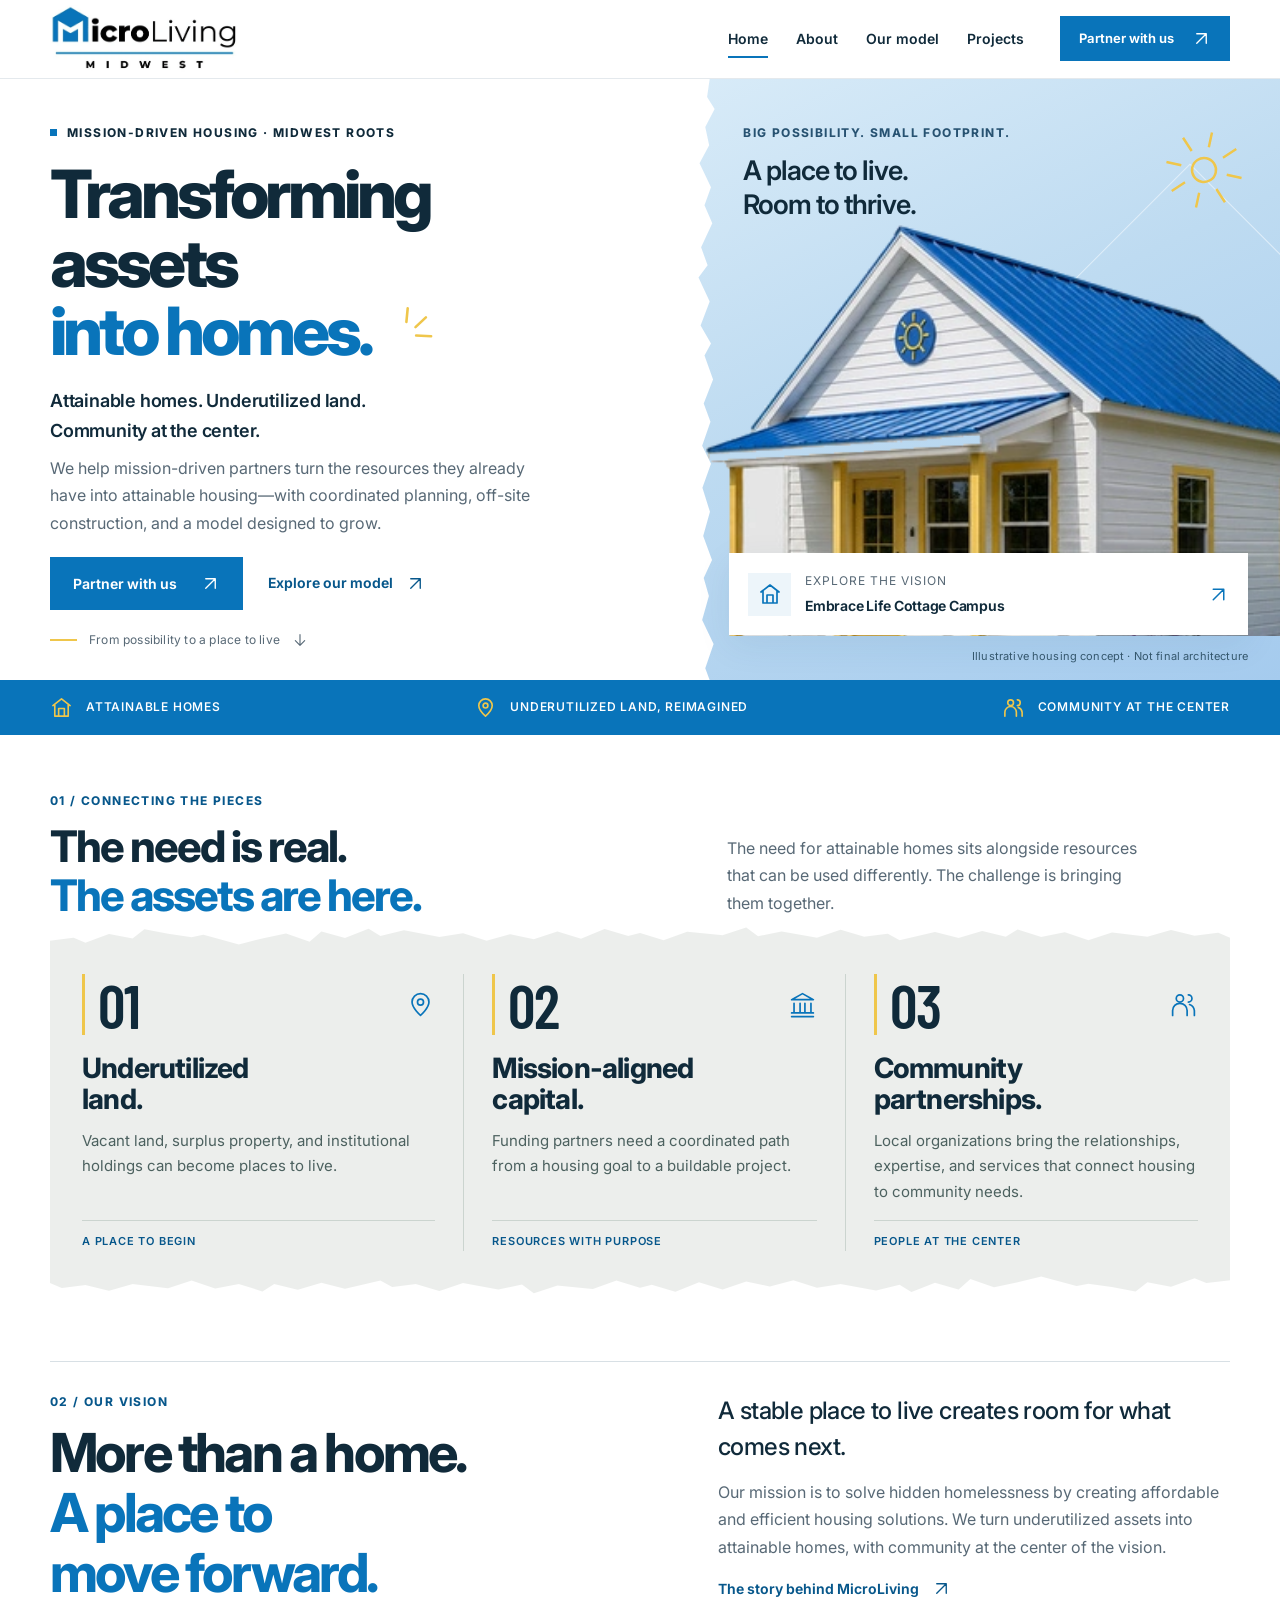
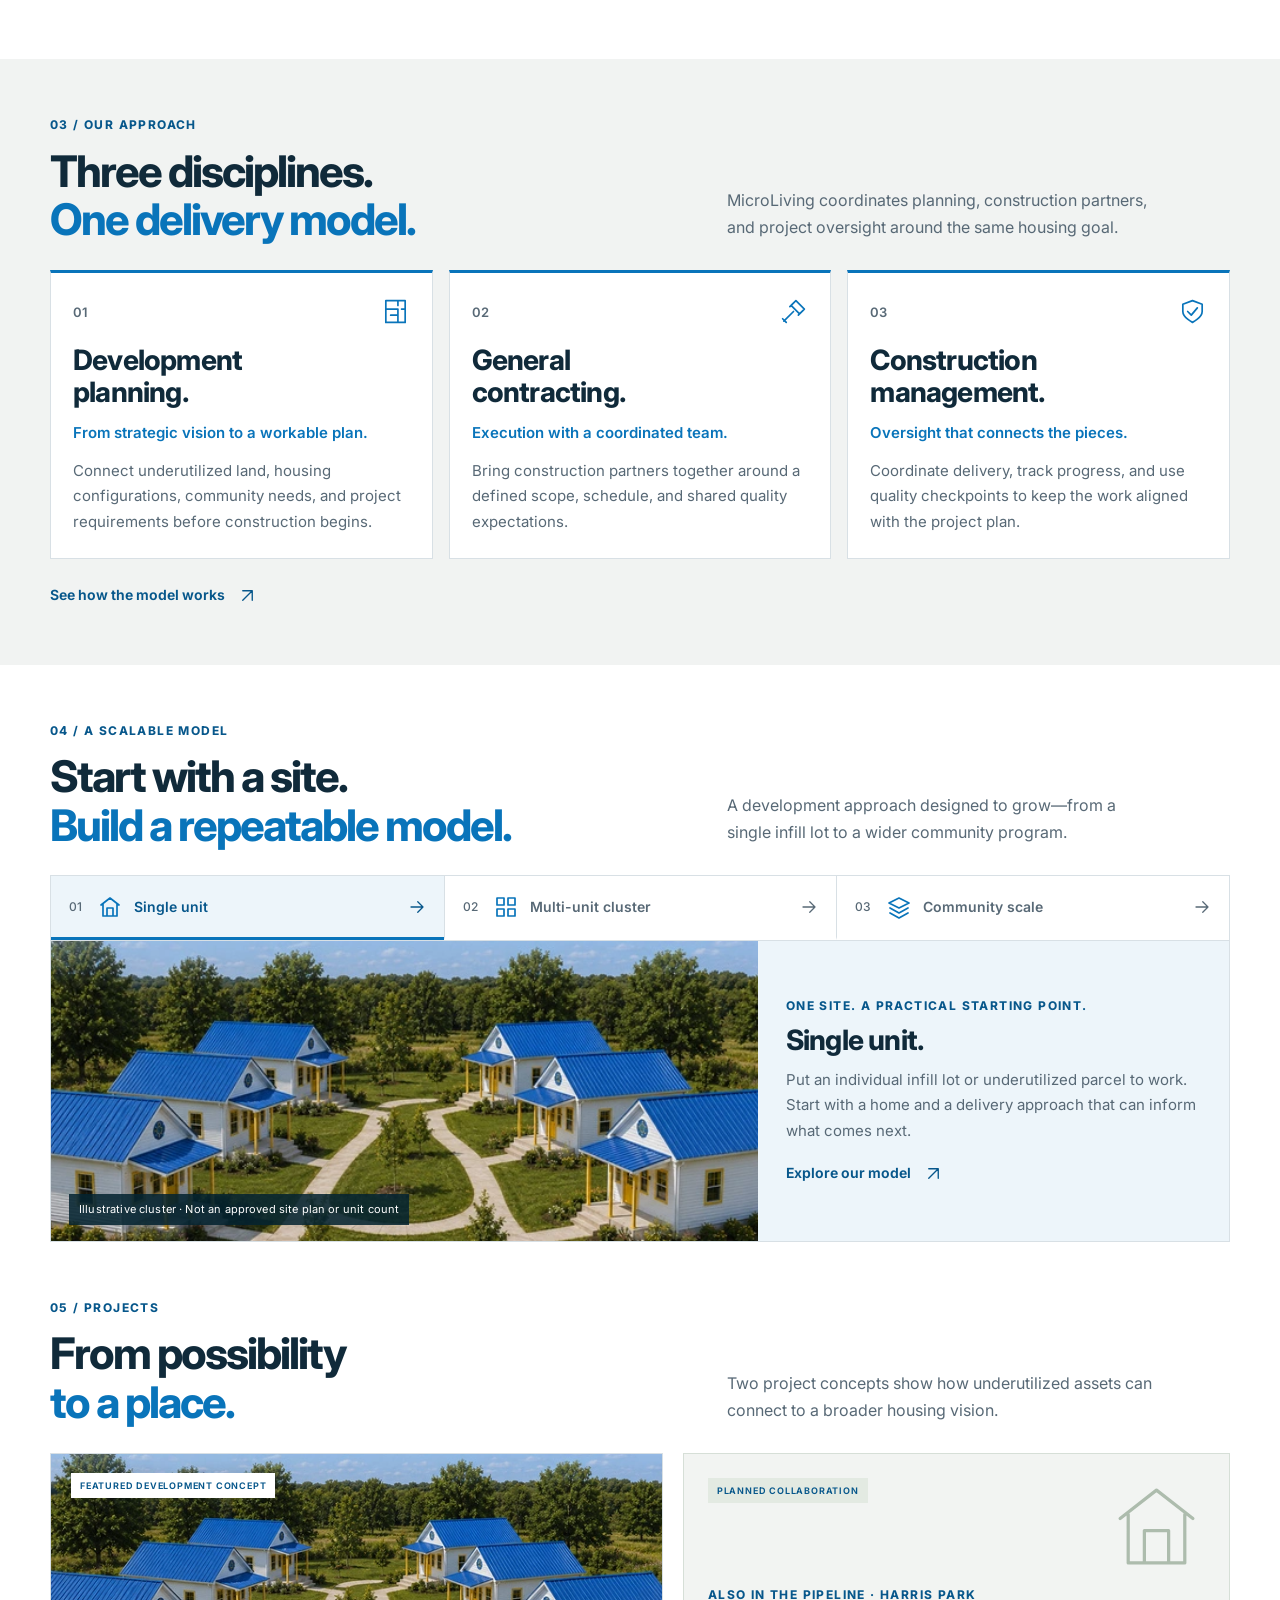
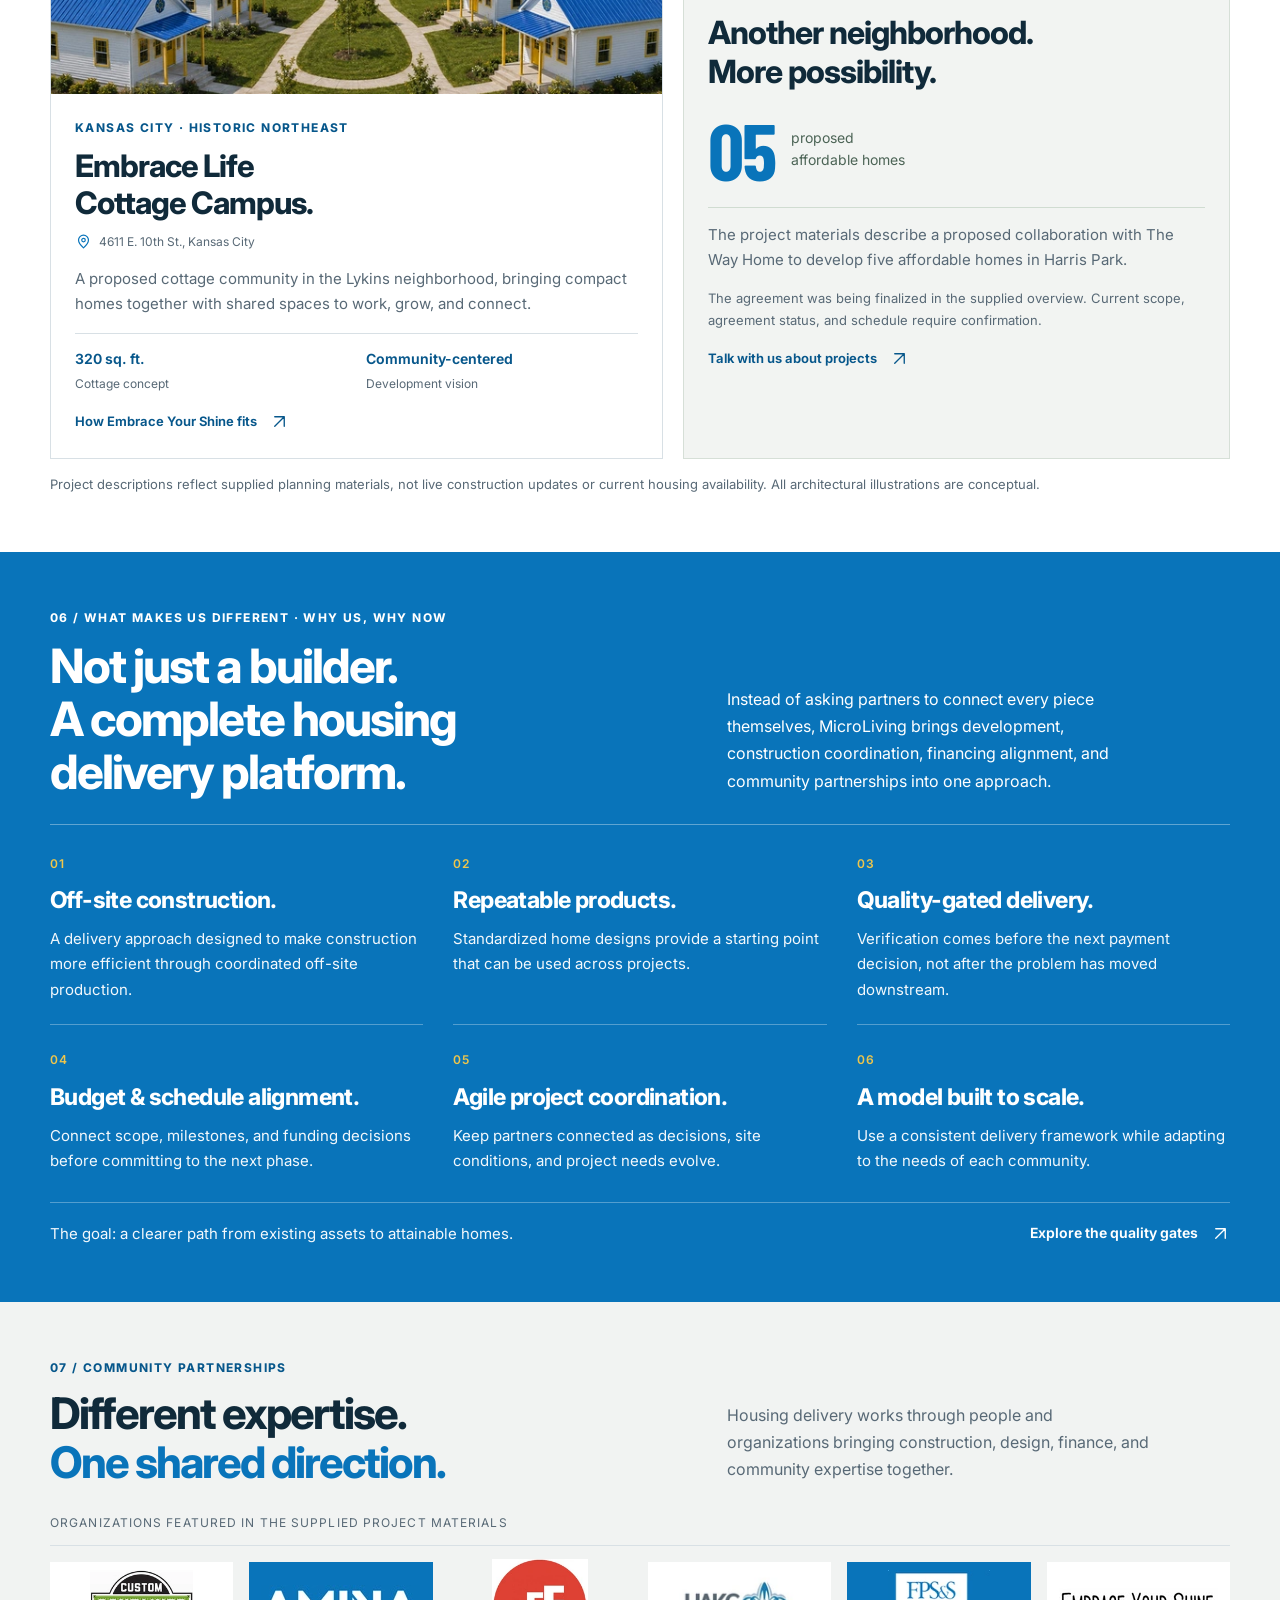
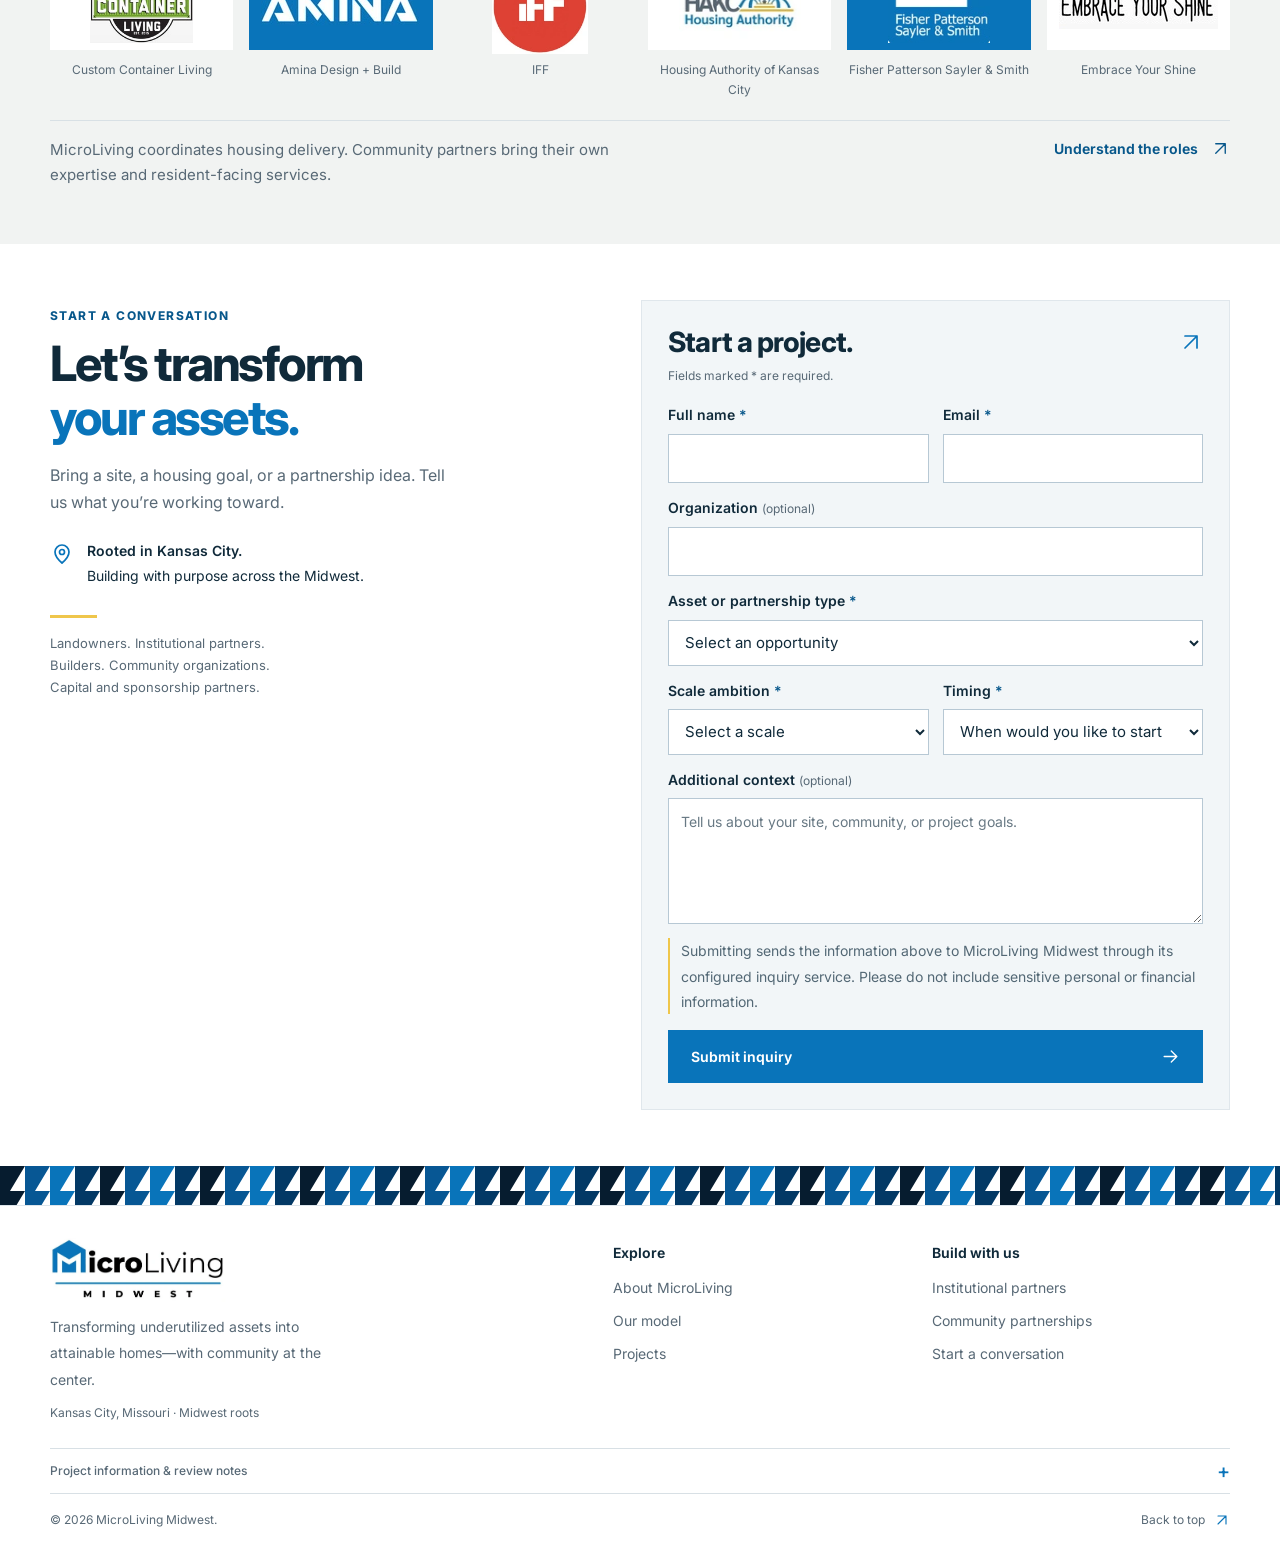
==== commit 3a0188e8: "Update index.html key added" ====
--- a/index.html
+++ b/index.html
@@ -1401,7 +1401,7 @@
   // Create the key at https://web3forms.com with rosana@embraceyourshine.org, then paste it below.
   // The access key is public by design (it only identifies the destination inbox); it is not a secret.
   FORM_ENDPOINT: 'https://api.web3forms.com/submit',
-  WEB3FORMS_KEY: '',   // e.g. 'a1b2c3d4-....' — leave empty to keep the form in preview mode.
+  WEB3FORMS_KEY: 'df2a7c0c-5433-4bfe-bdb4-a05d4ff667f4',   // e.g. 'a1b2c3d4-....' — leave empty to keep the form in preview mode.
   FORM_SUBJECT: 'New inquiry from microlivingmidwest website',
   CONTACT_EMAIL: ''    // Optional confirmed public inbox for a user-initiated email draft.
 });
